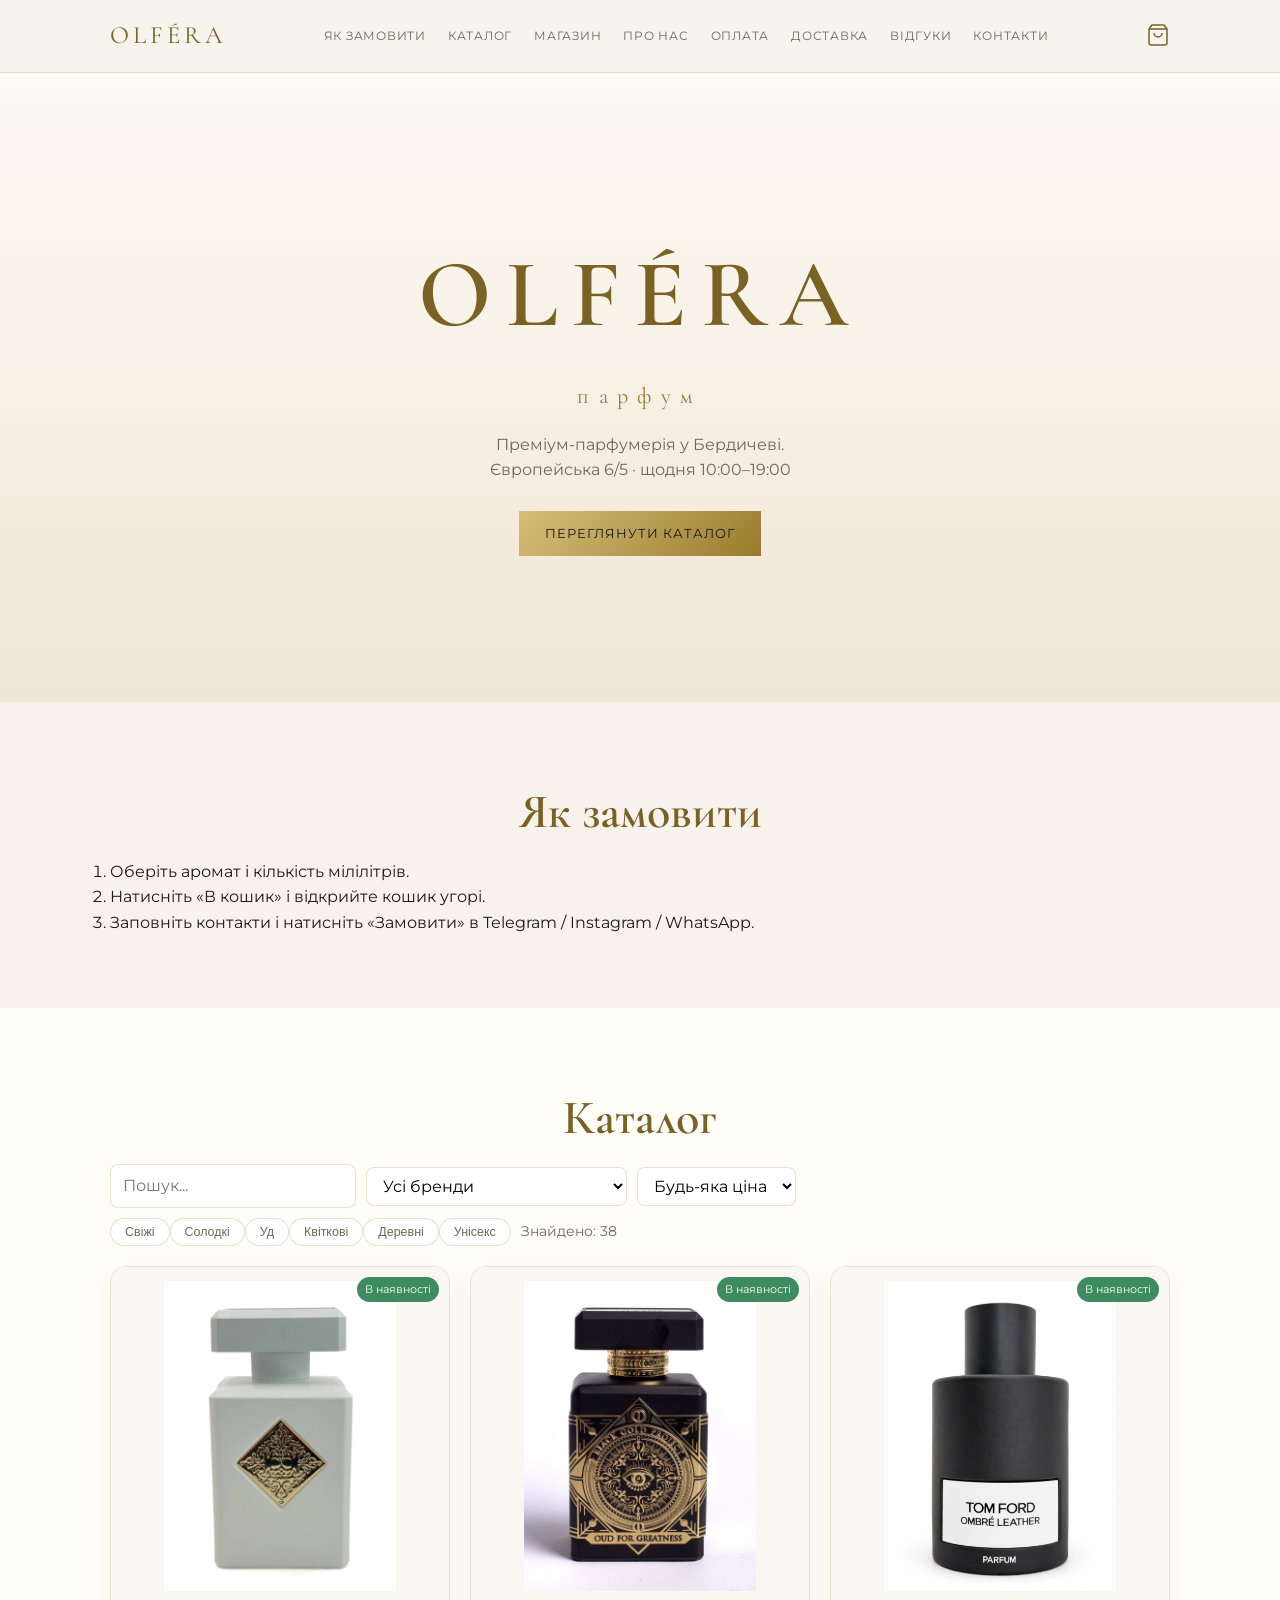
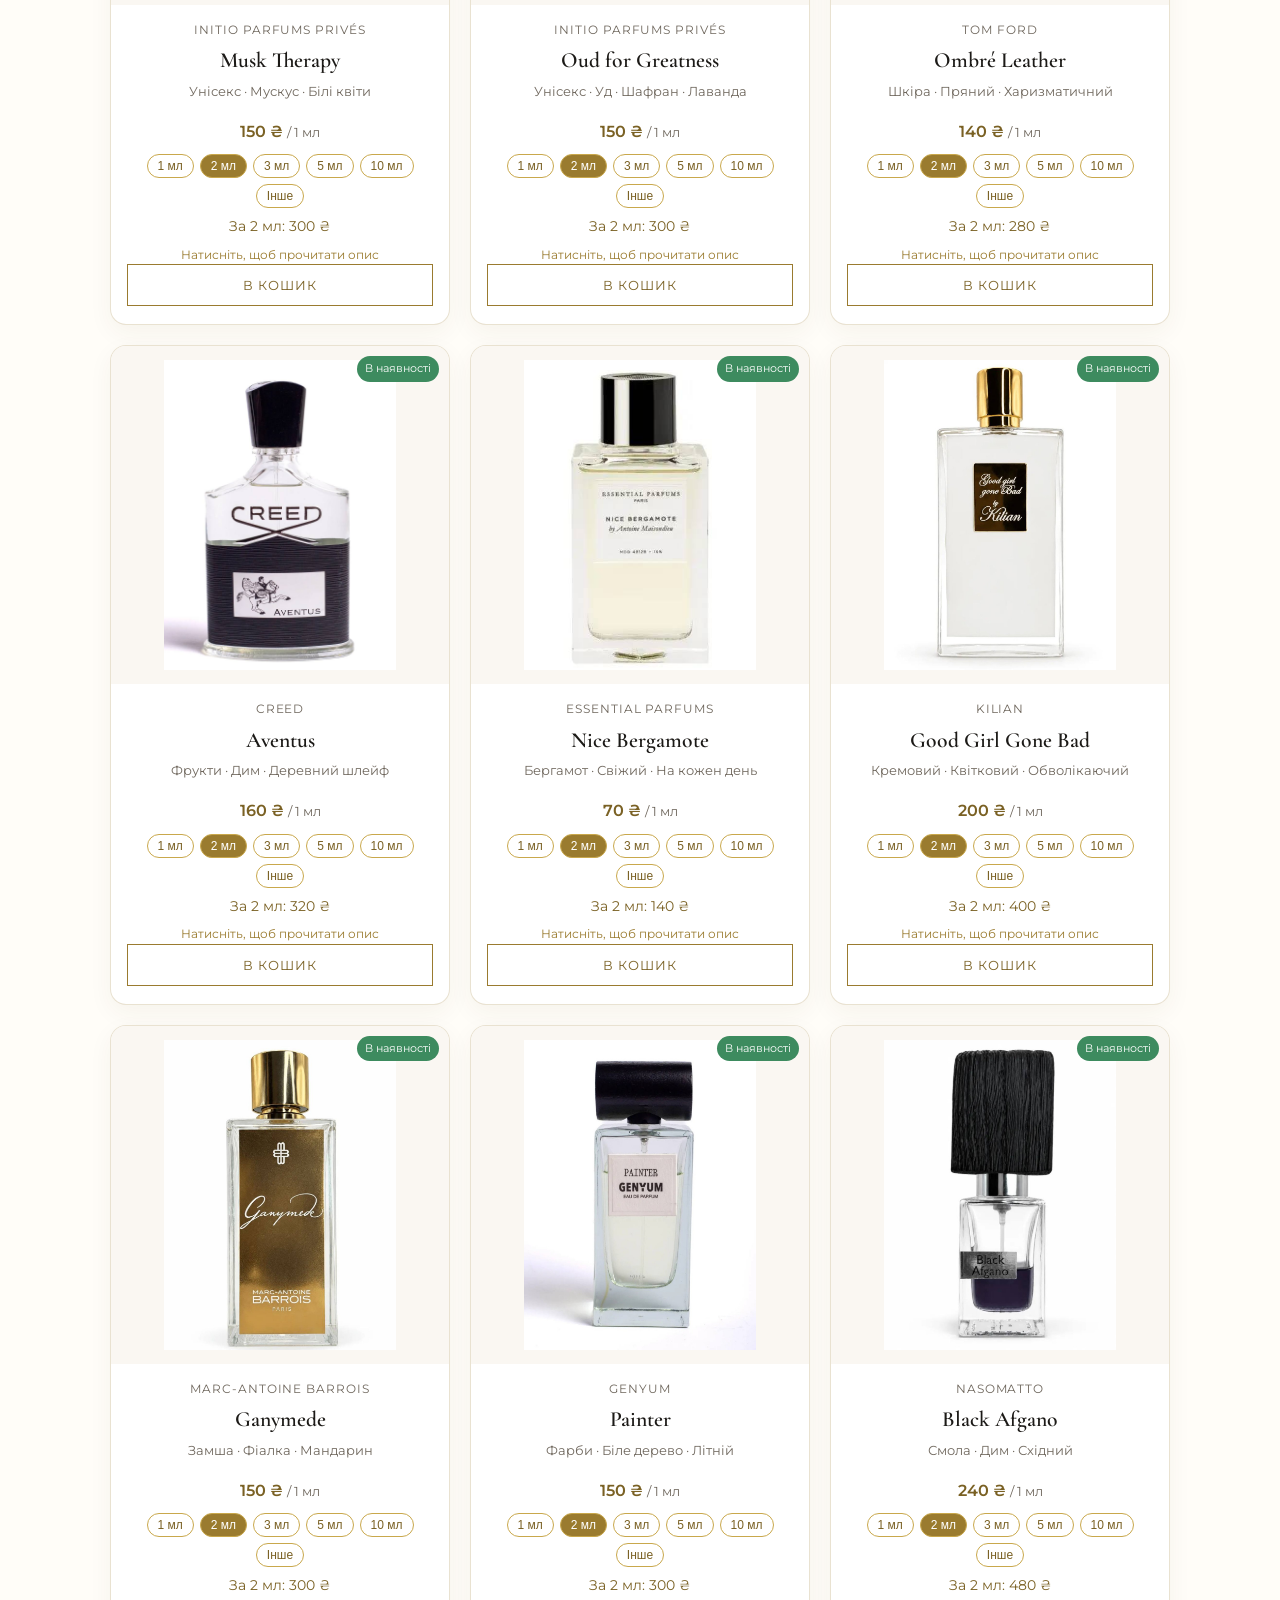
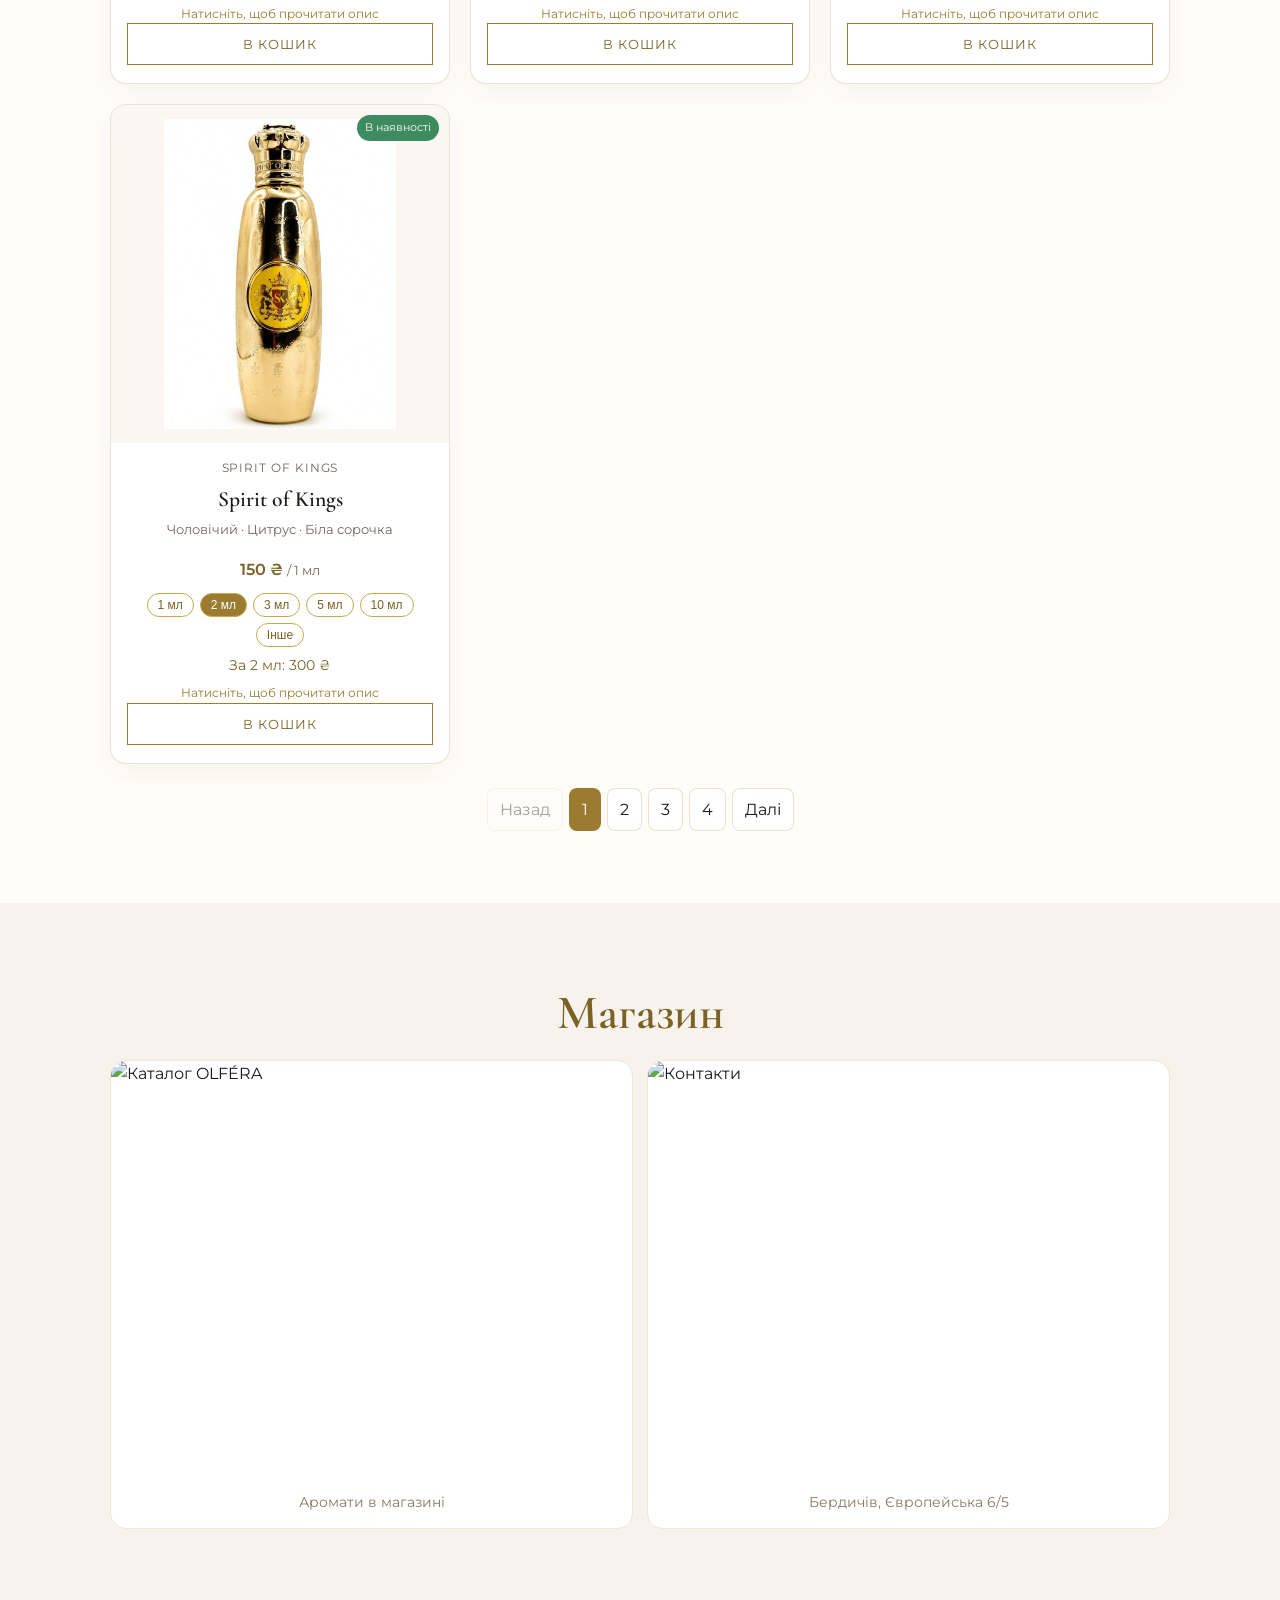
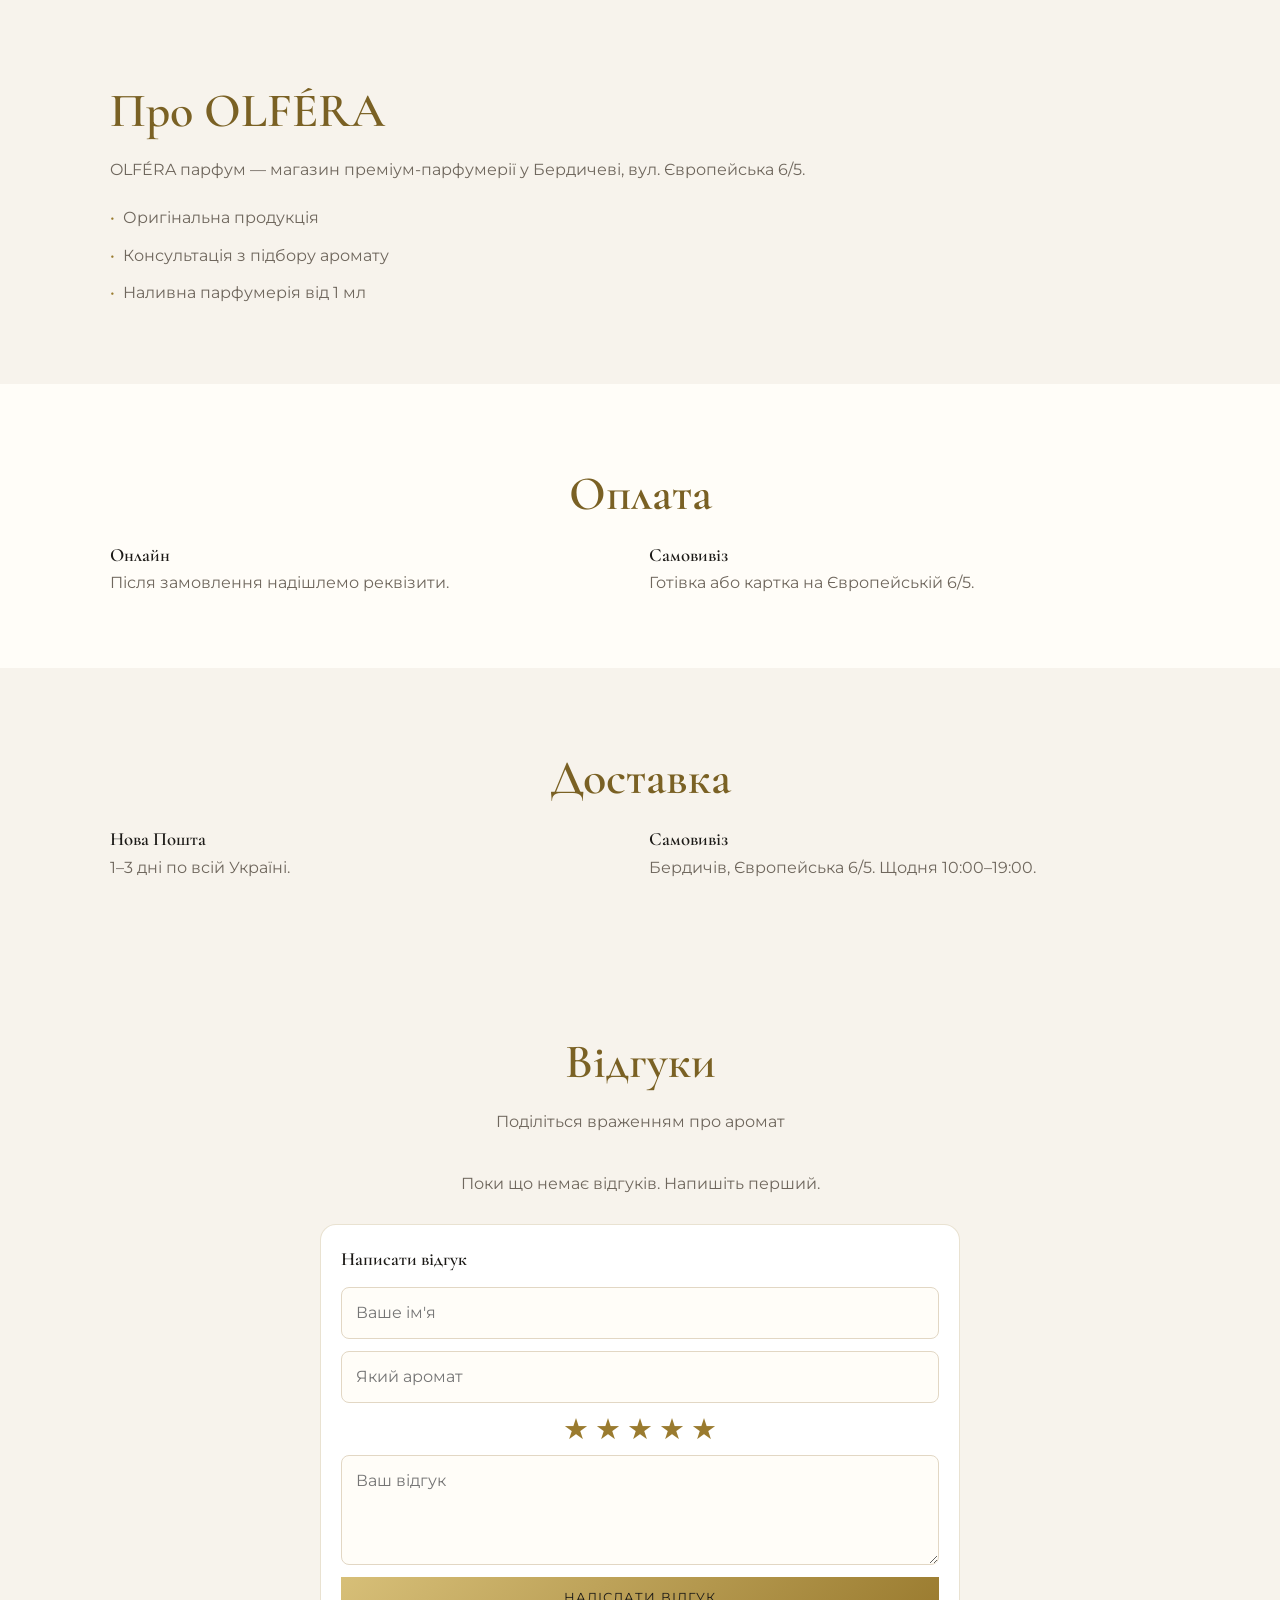
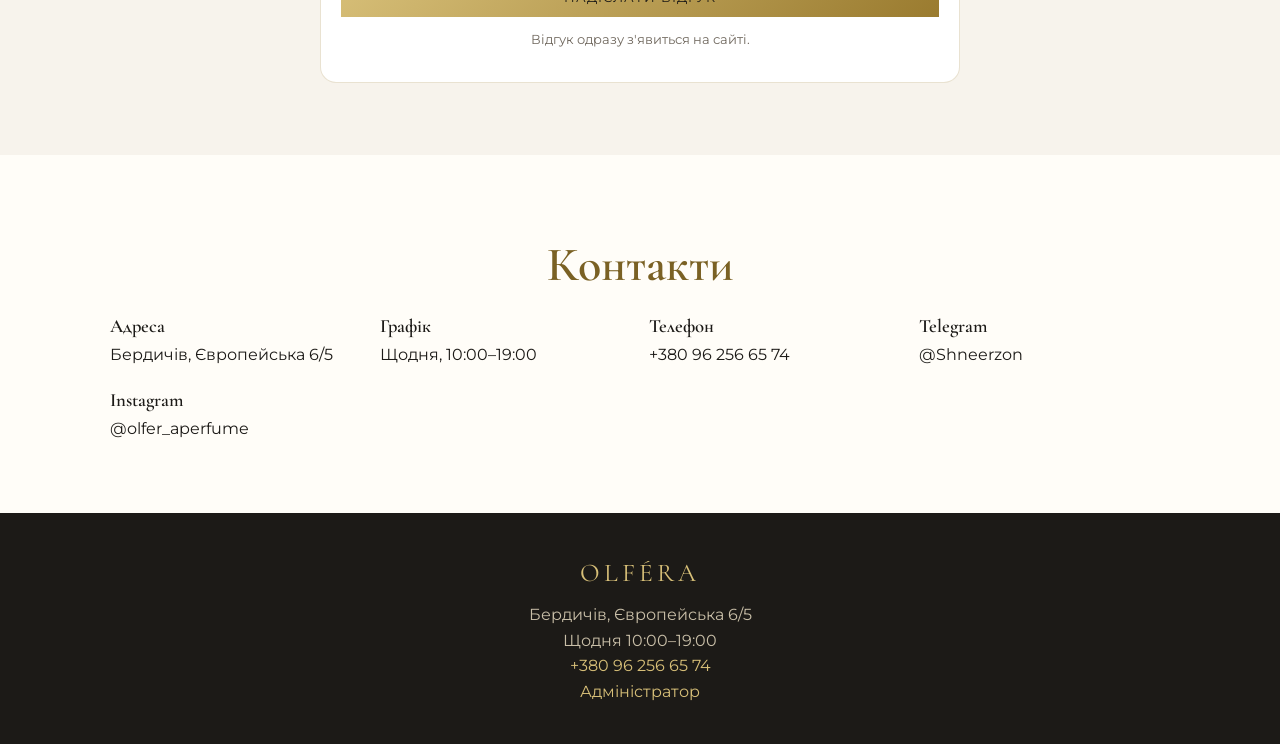
==== index.html @ 826a6ab7 "Fix cart: open/close handlers, hide off-screen, cache bust v=35" ====
<!DOCTYPE html>
<html lang="uk">
<head>
<meta name="google-site-verification" content="xWcRjCfBv2yBgDYNZyPq7_8ioxCr9uI1Mjks2ouyPoM">
<meta charset="UTF-8">
<meta name="viewport" content="width=device-width, initial-scale=1.0">
<title>OLFÉRA — духи і парфум у Бердичеві</title>
<meta name="description" content="Магазин парфумерії OLFÉRA у Бердичеві, вул. Європейська 6/5. Духи, парфум, оригінальні аромати.">
<link rel="preconnect" href="https://fonts.googleapis.com">
<link rel="preconnect" href="https://fonts.gstatic.com" crossorigin>
<link href="https://fonts.googleapis.com/css2?family=Cormorant+Garamond:wght@500;600&family=Montserrat:wght@400;500;600&display=swap" rel="stylesheet">
<link rel="stylesheet" href="styles.css?v=35">
</head>
<body>
<header class="header"><div class="container header-inner"><a href="#" class="logo">OLFÉRA</a><nav class="nav"><a href="#how-to-order">Як замовити</a><a href="#catalog">Каталог</a><a href="#shop">Магазин</a><a href="#about">Про нас</a><a href="#payment">Оплата</a><a href="#delivery">Доставка</a><a href="#reviews">Відгуки</a><a href="#contacts">Контакти</a></nav><div class="header-actions"><button class="cart-btn" id="cart-btn" aria-label="Кошик"><svg width="24" height="24" viewBox="0 0 24 24" fill="none" stroke="currentColor" stroke-width="1.5"><path d="M6 2L3 6v14a2 2 0 002 2h14a2 2 0 002-2V6l-3-4z"></path><line x1="3" y1="6" x2="21" y2="6"></line><path d="M16 10a4 4 0 01-8 0"></path></svg><span class="cart-count" id="cart-count">0</span></button><button class="menu-toggle" aria-label="Меню"><span></span><span></span><span></span></button></div></div></header>
<div class="cart-overlay" id="cart-overlay"></div>
<aside class="cart-sidebar" id="cart-sidebar"><div class="cart-header"><h3>Кошик</h3><button class="cart-close" id="cart-close">&times;</button></div><div class="cart-items" id="cart-items"></div><div class="cart-footer"><div class="cart-total"><span>Разом:</span><strong id="cart-total-price">0 ₴</strong></div>
<div class="order-fields">
<input id="order-name" placeholder="Ім'я" autocomplete="name">
<input id="order-phone" placeholder="Телефон, напр. 096..." inputmode="tel" autocomplete="tel">
<select id="order-delivery"><option value="Самовивіз, Європейська 6/5">Самовивіз, Європейська 6/5</option><option value="Нова Пошта">Нова Пошта</option></select>
<input id="order-np" placeholder="Місто і відділення Нової Пошти" autocomplete="off">
</div>
<button class="btn btn-gold cart-order-btn" id="cart-order-btn">Замовити в Telegram</button>
<button class="btn btn-outline cart-order-btn" id="cart-ig-btn">Замовити в Instagram</button>
<button class="btn btn-outline cart-order-btn" id="cart-wa-btn">Замовити в WhatsApp</button><p class="order-hint" id="order-hint"></p></div></aside>
<section class="hero"><div class="container hero-content"><h1>OLFÉRA</h1><p class="hero-subtitle">парфум</p><p class="hero-desc">Преміум-парфумерія у Бердичеві.<br>Європейська 6/5 · щодня 10:00–19:00</p><a href="#catalog" class="btn btn-gold">Переглянути каталог</a></div></section>
<section class="section order-guide" id="how-to-order"><div class="container"><h2 class="section-title">Як замовити</h2><ol class="guide-steps"><li>Оберіть аромат і кількість мілілітрів.</li><li>Натисніть «В кошик» і відкрийте кошик угорі.</li><li>Заповніть контакти і натисніть «Замовити» в Telegram / Instagram / WhatsApp.</li></ol></div></section>
<section class="section catalog" id="catalog"><div class="container"><h2 class="section-title">Каталог</h2><div class="filter-bar"><input id="search-input" placeholder="Пошук..."><select id="brand-filter"><option value="">Усі бренди</option></select><select id="price-filter"><option value="">Будь-яка ціна</option><option value="0-100">до 100 ₴</option><option value="100-200">100–200 ₴</option><option value="200-500">200–500 ₴</option></select><div id="family-filters"></div><span id="filter-count"></span></div><div class="products-grid" id="products-container"></div><div class="catalog-pager" id="catalog-pager"></div></div></section>
<section id="shop" class="section"><div class="container"><h2 class="section-title">Магазин</h2><div class="shop-grid"><figure><img src="olfera-catalog.jpg" alt="Каталог OLFÉRA"><figcaption>Аромати в магазині</figcaption></figure><figure><img src="olfera-contacts.jpg" alt="Контакти"><figcaption>Бердичів, Європейська 6/5</figcaption></figure></div></div></section>
<section id="about" class="section about"><div class="container about-grid"><div class="about-text"><h2 class="section-title">Про OLFÉRA</h2><p>OLFÉRA парфум — магазин преміум-парфумерії у Бердичеві, вул. Європейська 6/5.</p><ul class="about-list"><li>Оригінальна продукція</li><li>Консультація з підбору аромату</li><li>Наливна парфумерія від 1 мл</li></ul></div></div></section>
<section id="payment" class="section payment"><div class="container"><h2 class="section-title">Оплата</h2><div class="payment-grid"><div class="payment-card"><h3>Онлайн</h3><p>Після замовлення надішлемо реквізити.</p></div><div class="payment-card"><h3>Самовивіз</h3><p>Готівка або картка на Європейській 6/5.</p></div></div></div></section>
<section id="delivery" class="section delivery"><div class="container"><h2 class="section-title">Доставка</h2><div class="delivery-grid"><div class="delivery-card"><h3>Нова Пошта</h3><p>1–3 дні по всій Україні.</p></div><div class="delivery-card"><h3>Самовивіз</h3><p>Бердичів, Європейська 6/5. Щодня 10:00–19:00.</p></div></div></div></section>
<section id="reviews" class="section reviews"><div class="container"><h2 class="section-title">Відгуки</h2><p class="section-subtitle">Поділіться враженням про аромат</p><div class="reviews-list" id="reviews-list"></div><form class="review-form" id="review-form"><h3>Написати відгук</h3><input id="review-name" placeholder="Ваше ім'я" required autocomplete="name"><input id="review-product" placeholder="Який аромат" list="review-products"><datalist id="review-products"></datalist><div class="stars" id="review-stars" data-value="5"><button type="button" data-star="1">★</button><button type="button" data-star="2">★</button><button type="button" data-star="3">★</button><button type="button" data-star="4">★</button><button type="button" data-star="5">★</button></div><textarea id="review-text" placeholder="Ваш відгук" required maxlength="500"></textarea><button class="btn btn-gold" type="submit">Надіслати відгук</button><p class="review-note">Відгук одразу з'явиться на сайті.</p><p class="review-status" id="review-status"></p></form></div></section>
<section id="contacts" class="section contacts"><div class="container"><h2 class="section-title">Контакти</h2><div class="contacts-grid"><div class="contact-card"><h3>Адреса</h3><p>Бердичів, Європейська 6/5</p></div><div class="contact-card"><h3>Графік</h3><p>Щодня, 10:00–19:00</p></div><div class="contact-card"><h3>Телефон</h3><p><a href="tel:+380962566574">+380 96 256 65 74</a></p></div><div class="contact-card"><h3>Telegram</h3><p><a href="https://t.me/Shneerzon">@Shneerzon</a></p></div><div class="contact-card"><h3>Instagram</h3><p><a href="https://instagram.com/olfer_aperfume" target="_blank" rel="noopener">@olfer_aperfume</a></p></div></div></div></section>
<footer class="footer"><div class="container"><div class="footer-logo">OLFÉRA</div><p>Бердичів, Європейська 6/5</p><p>Щодня 10:00–19:00</p><p><a href="tel:+380962566574">+380 96 256 65 74</a></p><p><a href="admin.html">Адміністратор</a></p></div></footer>
<script src="script.js?v=35"></script>
</body>
</html>
---- styles.css ----
:root {
  --gold: #9a7b2f;
  --gold-dark: #7a6124;
  --ink: #1c1a17;
  --muted: #6f675d;
  --bg: #f7f3ec;
  --paper: #ffffff;
  --line: rgba(154, 123, 47, 0.22);
}
* { box-sizing: border-box; margin: 0; padding: 0; }
html { scroll-behavior: smooth; }
body {
  font-family: Montserrat, sans-serif;
  background: var(--bg);
  color: var(--ink);
  line-height: 1.6;
}
img { max-width: 100%; display: block; }
a { color: inherit; text-decoration: none; }
.container { width: 100%; max-width: 1100px; margin: 0 auto; padding: 0 20px; }
h1, h2, h3 { font-family: "Cormorant Garamond", serif; font-weight: 600; }
.section { padding: 72px 0; }
.section-title { font-size: clamp(2rem, 5vw, 3rem); text-align: center; color: var(--gold-dark); margin-bottom: 8px; }
.section-subtitle { text-align: center; color: var(--muted); margin-bottom: 36px; }
.btn {
  display: inline-block; padding: 12px 26px; border: none; cursor: pointer;
  font-family: Montserrat, sans-serif; letter-spacing: .08em; text-transform: uppercase; font-size: .82rem;
}
.btn-gold { background: linear-gradient(135deg, #d7bf78, var(--gold)); color: #1c1a17; }
.btn-outline { background: transparent; color: var(--gold-dark); border: 1px solid var(--gold); width: 100%; margin-top: 10px; }
.btn-outline:disabled { opacity: .45; cursor: not-allowed; }
.header {
  position: fixed; inset: 0 0 auto 0; z-index: 20;
  background: rgba(247, 243, 236, .92); backdrop-filter: blur(10px);
  border-bottom: 1px solid var(--line);
}
.header-inner { display: flex; align-items: center; justify-content: space-between; height: 72px; }
.logo { font-family: "Cormorant Garamond", serif; font-size: 1.55rem; letter-spacing: .16em; color: var(--gold-dark); }
.nav { display: flex; gap: 22px; }
.nav a { font-size: .78rem; letter-spacing: .06em; text-transform: uppercase; color: var(--muted); }
.nav a:hover { color: var(--gold-dark); }
.header-actions { display: flex; align-items: center; gap: 10px; }
.cart-btn { position: relative; background: none; border: none; color: var(--gold-dark); cursor: pointer; }
.cart-count {
  position: absolute; top: -6px; right: -8px; background: var(--gold); color: #fff;
  width: 18px; height: 18px; border-radius: 50%; font-size: .68rem;
  display: flex; align-items: center; justify-content: center;
}
.cart-count[data-count="0"] { display: none; }
.menu-toggle { display: none; flex-direction: column; gap: 5px; background: none; border: none; }
.menu-toggle span { width: 22px; height: 2px; background: var(--gold-dark); }
.hero {
  min-height: 78vh; display: flex; align-items: center; justify-content: center;
  text-align: center; background: linear-gradient(180deg, #fffdf8, #efe6d6);
  padding-top: 72px;
}
.hero h1 { font-size: clamp(3.2rem, 10vw, 6rem); color: var(--gold-dark); letter-spacing: .14em; }
.hero-subtitle { letter-spacing: .42em; color: var(--gold); margin: 6px 0 18px; font-family: "Cormorant Garamond", serif; font-size: 1.4rem; }
.hero-desc { color: var(--muted); margin-bottom: 28px; }
.catalog { background: #fffdf8; }
.products-grid {
  display: grid;
  grid-template-columns: repeat(3, 1fr);
  gap: 20px;
  align-items: stretch;
}
@media (max-width: 900px) {
  .products-grid { grid-template-columns: repeat(2, 1fr); gap: 14px; }
}
@media (max-width: 520px) {
  .products-grid { grid-template-columns: 1fr 1fr; gap: 10px; }
  .product-card .product-notes { display: none; }
  .product-card .tap-hint { display: none; }
}
.product-card {
  background: var(--paper); border: 1px solid var(--line); border-radius: 16px;
  overflow: hidden; cursor: pointer; box-shadow: 0 8px 24px rgba(80, 60, 20, .05);
  display: flex; flex-direction: column; height: 100%;
}
.product-card .product-info { display: flex; flex-direction: column; flex: 1; }
.product-card .add-to-cart-btn { margin-top: auto; }
.product-image {
  aspect-ratio: 1 / 1; background: #faf7f2; display: flex; align-items: center; justify-content: center;
  position: relative; padding: 14px; overflow: hidden;
}
.product-image img { width: 100%; height: 100%; max-height: none; max-width: 100%; object-fit: contain; object-position: center; margin: 0 auto; }
.badge { position: absolute; top: 10px; right: 10px; font-size: .68rem; padding: 4px 8px; border-radius: 99px; color: #fff; }
.badge.available { background: #3d8b5f; }
.badge.not-available { background: #b44545; }
.product-info { padding: 16px 16px 18px; text-align: center; }
.product-brand { font-size: .72rem; letter-spacing: .08em; text-transform: uppercase; color: var(--muted); }
.product-info h3 { font-size: 1.35rem; margin: 4px 0; color: var(--ink); }
.product-notes { font-size: .8rem; color: var(--muted); min-height: 2.4em; }
.product-price { color: var(--gold-dark); font-weight: 600; margin-top: 6px; }
.product-price .unit { font-weight: 400; color: var(--muted); font-size: .8rem; }
.tap-hint { display: block; margin-top: 8px; font-size: .72rem; color: var(--gold); }
.about, .delivery { background: var(--bg); }
.payment, .contacts { background: #fffdf8; }
.about-grid, .payment-grid, .delivery-grid, .contacts-grid {
  display: grid; gap: 18px; grid-template-columns: repeat(auto-fit, minmax(220px, 1fr));
}
.about-text .section-title { text-align: left; }
.about-text p, .payment-card p, .delivery-card p, .contacts-note { color: var(--muted); }
.about-list { list-style: none; margin-top: 16px; }
.about-list li { padding: 6px 0; color: var(--muted); }
.about-list li::before { content: "•"; color: var(--gold); margin-right: 8px; }
.footer {
  background: #1c1a17; color: #c9bfa8; text-align: center; padding: 40px 20px;
}
.footer a { color: #d7bf78; }
.footer-logo { font-family: "Cormorant Garamond", serif; font-size: 1.6rem; letter-spacing: .16em; color: #d7bf78; margin-bottom: 8px; }
.modal-overlay {
  position: fixed; inset: 0; background: rgba(0,0,0,.45); z-index: 30; opacity: 0; pointer-events: none; transition: opacity .2s;
}
.modal-overlay.active { opacity: 1; pointer-events: auto; }
.product-modal {
  position: fixed; left: 50%; top: 50%; transform: translate(-50%, -48%) scale(.96);
  background: #fff; border-radius: 16px; z-index: 31; opacity: 0; pointer-events: none; transition: .2s;
  width: min(560px, 92vw); max-height: 90vh; overflow: auto;
}
.product-modal.active { opacity: 1; pointer-events: auto; transform: translate(-50%, -50%) scale(1); }
.modal-head { display: flex; justify-content: space-between; align-items: center; padding: 14px 18px; border-bottom: 1px solid var(--line); }
.modal-close { background: none; border: none; font-size: 1.5rem; cursor: pointer; color: var(--muted); }
.modal-body { display: grid; grid-template-columns: 200px 1fr; gap: 8px; padding: 16px; }
@media (max-width: 560px) {
  .modal-body { grid-template-columns: 1fr; }
}
.modal-photo img { width: 100%; object-fit: contain; max-height: 240px; margin: 0 auto; }
.filter-bar { display: flex; flex-wrap: wrap; gap: 10px; margin-bottom: 20px; align-items: center; }
.filter-chip {
  border: 1px solid var(--line); background: #fff; color: var(--muted);
  border-radius: 999px; padding: 6px 14px; font-size: .78rem; cursor: pointer;
}
.filter-chip.active { background: #9a7b2f; color: #fff; }
#search-input, #brand-filter, #price-filter {
  border: 1px solid var(--line); border-radius: 8px; padding: 8px 12px; font: inherit; background: #fff;
}
#filter-count { color: var(--muted); font-size: .85rem; }
.catalog-pager { display: flex; justify-content: center; gap: 6px; margin-top: 24px; flex-wrap: wrap; }
.page-btn {
  border: 1px solid var(--line); background: #fff; color: var(--ink);
  border-radius: 8px; padding: 8px 12px; cursor: pointer; font: inherit;
}
.page-btn.active, .page-btn:hover:not(:disabled) { background: #9a7b2f; color: #fff; }
.page-btn:disabled { opacity: .4; cursor: not-allowed; }
.catalog-empty { text-align: center; color: var(--muted); padding: 40px; }
.shop-grid{display:grid;grid-template-columns:1fr 1fr;gap:14px;margin-top:8px}
.shop-grid figure{margin:0;background:#fff;border-radius:16px;overflow:hidden;border:1px solid #efe6d6}
.shop-grid img{width:100%;height:420px;object-fit:cover;display:block}
.shop-grid figcaption{padding:10px 14px 14px;text-align:center;color:#8a7760;font-size:14px}
@media(max-width:700px){.shop-grid{grid-template-columns:1fr}.shop-grid img{height:280px}}
.reviews-list { display: grid; gap: 14px; margin-bottom: 28px; }
.review-card {
  background: #fff; border: 1px solid var(--line); border-radius: 14px; padding: 16px;
}
.review-top { display: flex; justify-content: space-between; gap: 10px; align-items: center; margin-bottom: 6px; }
.review-stars { color: var(--gold); letter-spacing: 1px; }
.review-product { color: var(--muted); font-size: .85rem; margin-bottom: 6px; }
.review-empty { text-align: center; color: var(--muted); }
.review-form { background: #fff; border: 1px solid var(--line); border-radius: 16px; padding: 20px; display: grid; gap: 12px; max-width: 640px; margin: 0 auto; }
.review-form input, .review-form textarea {
  width: 100%; box-sizing: border-box; border: 1px solid #e2d7c4; border-radius: 8px; padding: 12px 14px; font: inherit; background: #fffdf8;
}
.review-form textarea { min-height: 110px; resize: vertical; }
.stars { display: flex; justify-content: center; gap: 6px; }
.stars button { background: none; border: none; font-size: 1.8rem; color: #ddd; cursor: pointer; line-height: 1; }
.stars button.on { color: var(--gold); }
.review-note, .review-status { text-align: center; color: var(--muted); font-size: .82rem; }

/* Cart sidebar - hidden off-screen by default */
.cart-overlay {
  position: fixed; inset: 0; background: rgba(40, 32, 20, .45); z-index: 40;
  opacity: 0; visibility: hidden; transition: .25s;
}
.cart-overlay.active { opacity: 1; visibility: visible; }
.cart-sidebar {
  position: fixed; top: 0; right: -100%; width: min(380px, 100%); height: 100%;
  background: #fffdf8; z-index: 50; display: flex; flex-direction: column;
  transition: right .3s ease; border-left: 1px solid var(--line);
  box-shadow: -8px 0 24px rgba(80,60,20,.08);
}
.cart-sidebar.active { right: 0; }
.cart-header { display: flex; justify-content: space-between; align-items: center; padding: 18px 20px; border-bottom: 1px solid var(--line); }
.cart-header h3 { font-family: "Cormorant Garamond", serif; font-size: 1.4rem; color: var(--gold-dark); }
.cart-close { background: none; border: none; font-size: 1.6rem; cursor: pointer; color: var(--muted); line-height: 1; }
.cart-items { flex: 1; overflow: auto; padding: 12px 20px; }
.cart-item { display: flex; justify-content: space-between; gap: 12px; padding: 12px 0; border-bottom: 1px solid var(--line); }
.cart-item h4 { font-size: 1rem; margin: 0 0 4px; }
.cart-item-price { color: var(--gold-dark); font-size: .85rem; }
.cart-item-remove { background: none; border: none; font-size: 1.2rem; cursor: pointer; color: #b44545; }
.cart-empty { color: var(--muted); text-align: center; padding: 40px 10px; }
.cart-footer { padding: 16px 20px calc(28px + env(safe-area-inset-bottom)); border-top: 1px solid var(--line); position: sticky; bottom: 0; background: #fffdf8; }
.cart-total { display: flex; justify-content: space-between; margin-bottom: 12px; font-weight: 600; }
.cart-order-btn { width: 100%; margin-top: 8px; }
.order-fields { display: grid; gap: 8px; margin-bottom: 12px; }
.order-fields input, .order-fields select {
  width: 100%; box-sizing: border-box; border: 1px solid #e2d7c4; border-radius: 8px; padding: 10px; font: inherit;
}
.order-hint { font-size: .8rem; color: var(--muted); margin-top: 8px; }
#cart-ig-btn { margin-top: 8px; background: #fff; }
.line-total { font-size: .85rem; color: #7a6124; margin-top: 4px; }
.ml-row{display:flex;gap:6px;justify-content:center;margin:10px 0 4px;flex-wrap:wrap}
.ml-btn{border:1px solid #c9a84c;background:#fff;color:#7a6124;border-radius:999px;padding:4px 10px;font-size:.75rem;cursor:pointer}
.ml-btn.active{background:#9a7b2f;color:#fff}
.ml-custom{width:88px;border:1px solid #c9a84c;border-radius:999px;padding:4px 8px;text-align:center;font-size:16px}
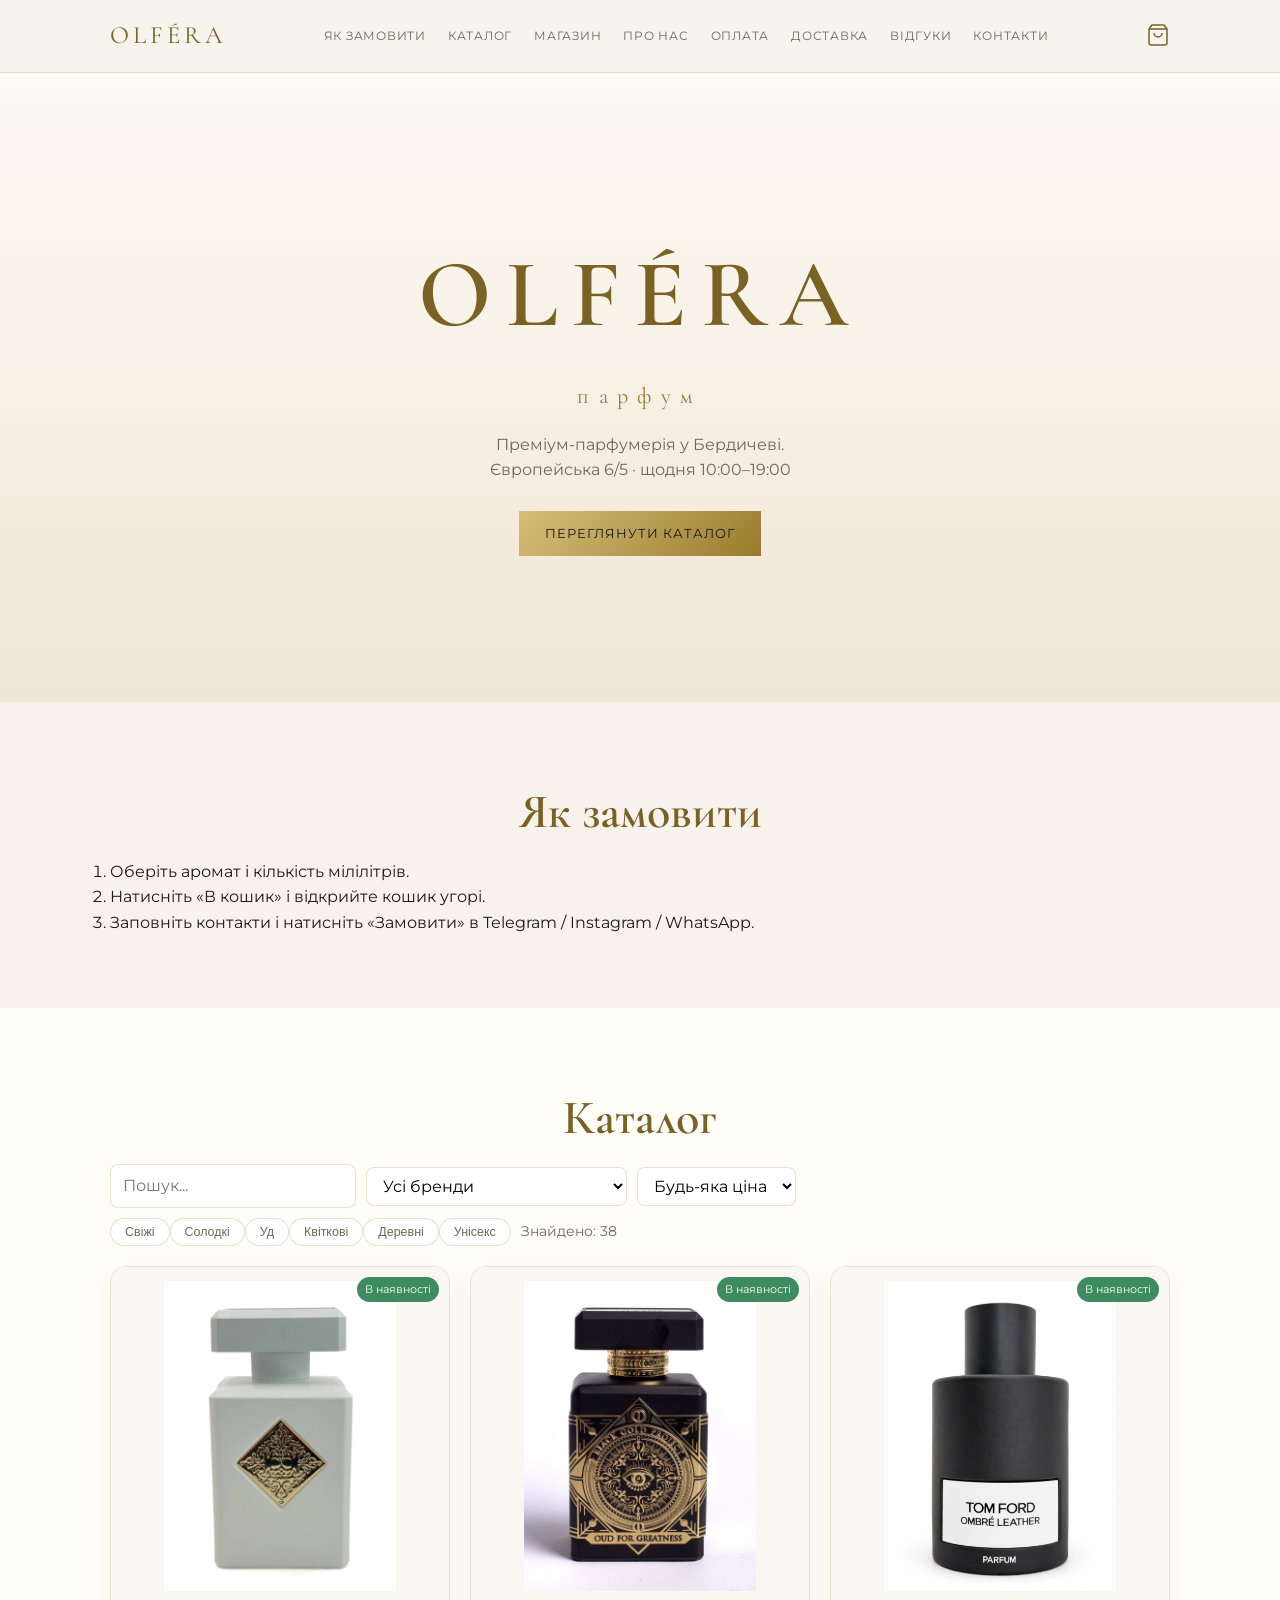
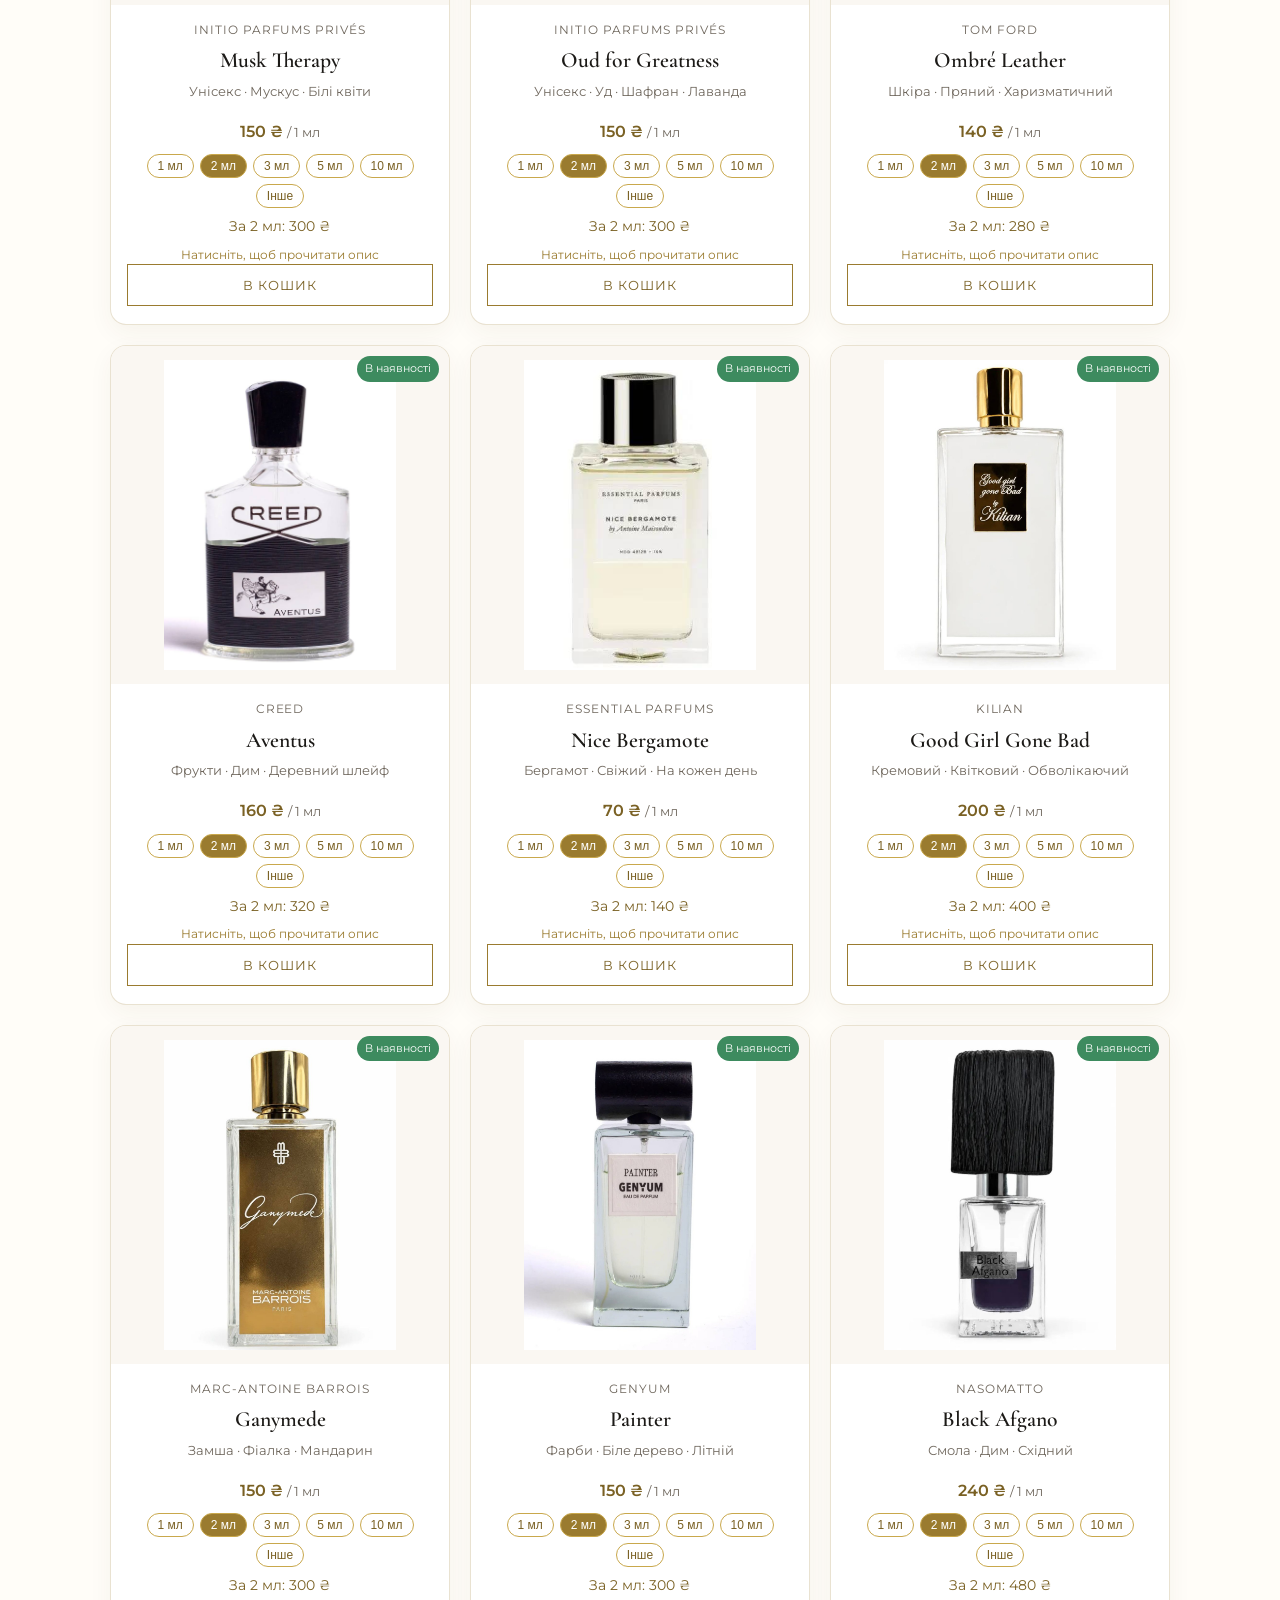
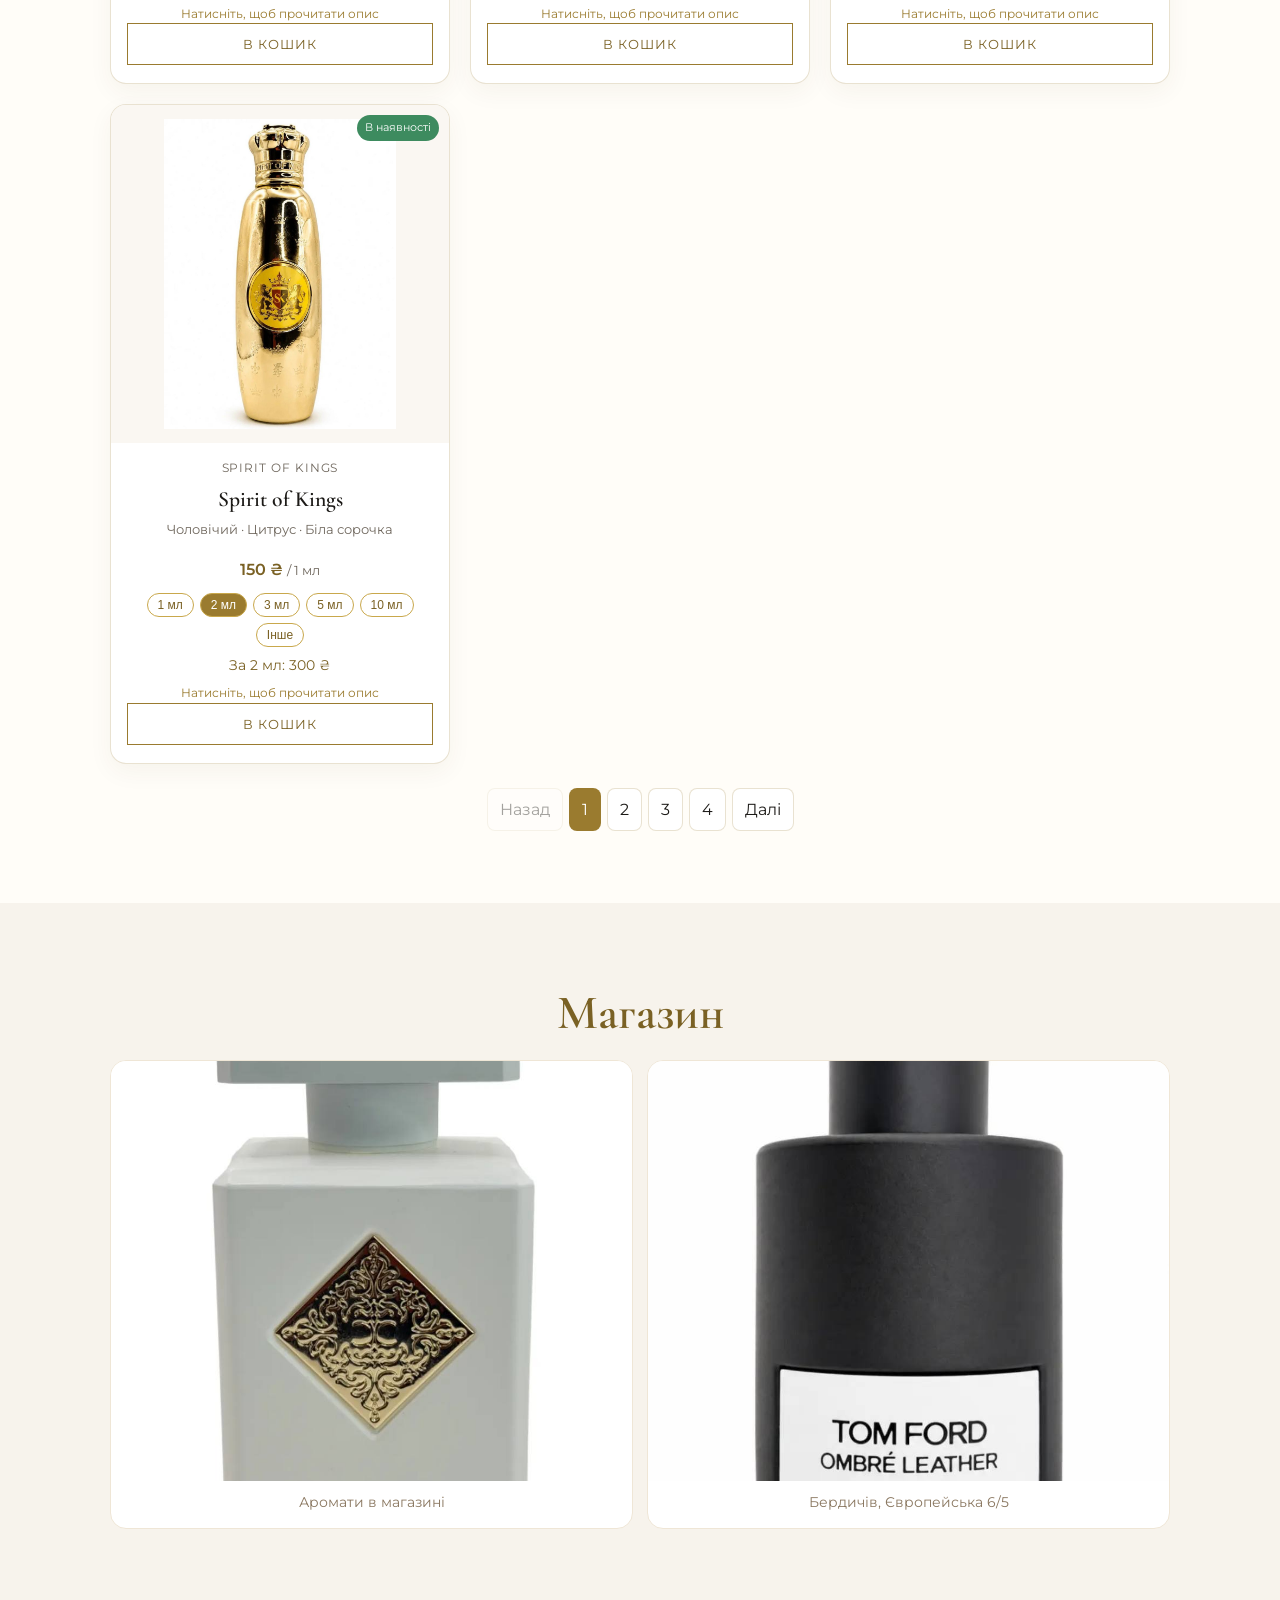
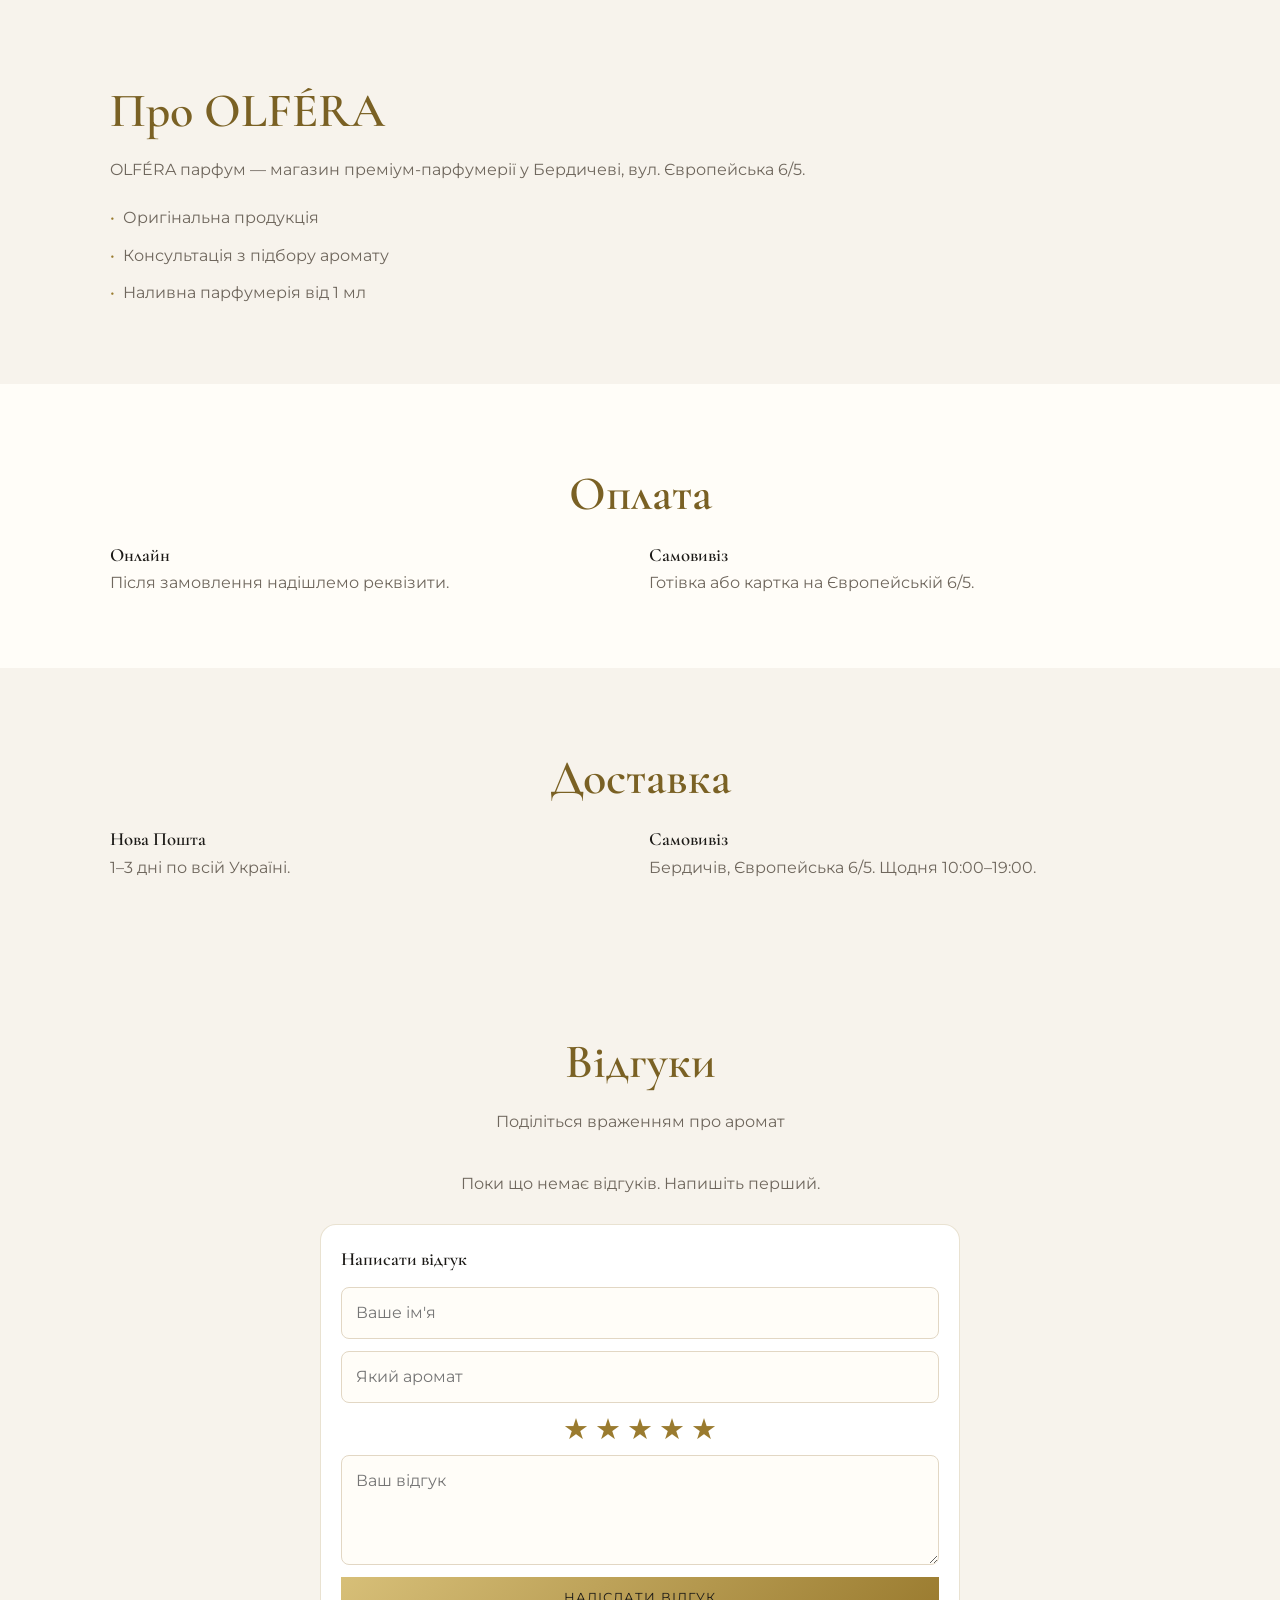
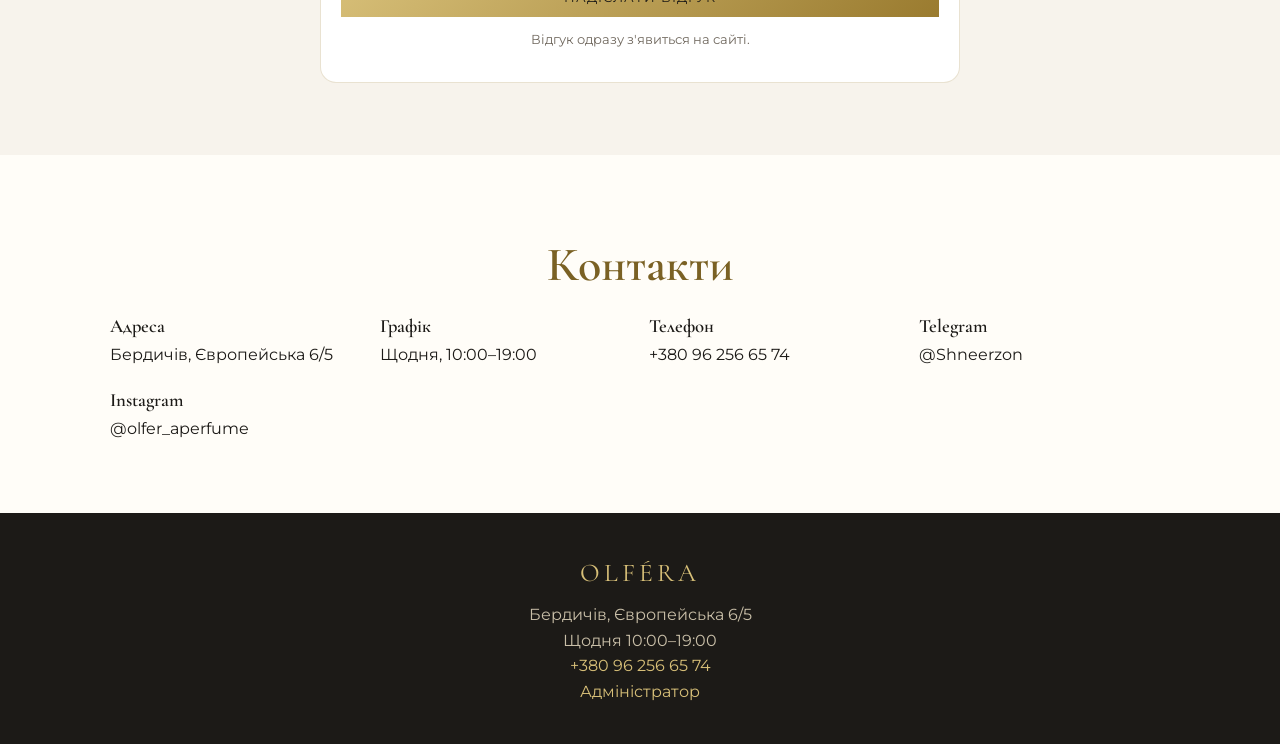
==== commit b4d4dc23: "Fix shop photos (use existing images) + cache v=36" ====
--- a/index.html
+++ b/index.html
@@ -9,7 +9,7 @@
 <link rel="preconnect" href="https://fonts.googleapis.com">
 <link rel="preconnect" href="https://fonts.gstatic.com" crossorigin>
 <link href="https://fonts.googleapis.com/css2?family=Cormorant+Garamond:wght@500;600&family=Montserrat:wght@400;500;600&display=swap" rel="stylesheet">
-<link rel="stylesheet" href="styles.css?v=35">
+<link rel="stylesheet" href="styles.css?v=36">
 </head>
 <body>
 <header class="header"><div class="container header-inner"><a href="#" class="logo">OLFÉRA</a><nav class="nav"><a href="#how-to-order">Як замовити</a><a href="#catalog">Каталог</a><a href="#shop">Магазин</a><a href="#about">Про нас</a><a href="#payment">Оплата</a><a href="#delivery">Доставка</a><a href="#reviews">Відгуки</a><a href="#contacts">Контакти</a></nav><div class="header-actions"><button class="cart-btn" id="cart-btn" aria-label="Кошик"><svg width="24" height="24" viewBox="0 0 24 24" fill="none" stroke="currentColor" stroke-width="1.5"><path d="M6 2L3 6v14a2 2 0 002 2h14a2 2 0 002-2V6l-3-4z"></path><line x1="3" y1="6" x2="21" y2="6"></line><path d="M16 10a4 4 0 01-8 0"></path></svg><span class="cart-count" id="cart-count">0</span></button><button class="menu-toggle" aria-label="Меню"><span></span><span></span><span></span></button></div></div></header>
@@ -27,13 +27,13 @@
 <section class="hero"><div class="container hero-content"><h1>OLFÉRA</h1><p class="hero-subtitle">парфум</p><p class="hero-desc">Преміум-парфумерія у Бердичеві.<br>Європейська 6/5 · щодня 10:00–19:00</p><a href="#catalog" class="btn btn-gold">Переглянути каталог</a></div></section>
 <section class="section order-guide" id="how-to-order"><div class="container"><h2 class="section-title">Як замовити</h2><ol class="guide-steps"><li>Оберіть аромат і кількість мілілітрів.</li><li>Натисніть «В кошик» і відкрийте кошик угорі.</li><li>Заповніть контакти і натисніть «Замовити» в Telegram / Instagram / WhatsApp.</li></ol></div></section>
 <section class="section catalog" id="catalog"><div class="container"><h2 class="section-title">Каталог</h2><div class="filter-bar"><input id="search-input" placeholder="Пошук..."><select id="brand-filter"><option value="">Усі бренди</option></select><select id="price-filter"><option value="">Будь-яка ціна</option><option value="0-100">до 100 ₴</option><option value="100-200">100–200 ₴</option><option value="200-500">200–500 ₴</option></select><div id="family-filters"></div><span id="filter-count"></span></div><div class="products-grid" id="products-container"></div><div class="catalog-pager" id="catalog-pager"></div></div></section>
-<section id="shop" class="section"><div class="container"><h2 class="section-title">Магазин</h2><div class="shop-grid"><figure><img src="olfera-catalog.jpg" alt="Каталог OLFÉRA"><figcaption>Аромати в магазині</figcaption></figure><figure><img src="olfera-contacts.jpg" alt="Контакти"><figcaption>Бердичів, Європейська 6/5</figcaption></figure></div></div></section>
+<section id="shop" class="section"><div class="container"><h2 class="section-title">Магазин</h2><div class="shop-grid"><figure><img src="IMG_0530.jpeg" alt="Аромати в магазині" loading="lazy"><figcaption>Аромати в магазині</figcaption></figure><figure><img src="IMG_0532.jpeg" alt="Бердичів, Європейська 6/5" loading="lazy"><figcaption>Бердичів, Європейська 6/5</figcaption></figure></div></div></section>
 <section id="about" class="section about"><div class="container about-grid"><div class="about-text"><h2 class="section-title">Про OLFÉRA</h2><p>OLFÉRA парфум — магазин преміум-парфумерії у Бердичеві, вул. Європейська 6/5.</p><ul class="about-list"><li>Оригінальна продукція</li><li>Консультація з підбору аромату</li><li>Наливна парфумерія від 1 мл</li></ul></div></div></section>
 <section id="payment" class="section payment"><div class="container"><h2 class="section-title">Оплата</h2><div class="payment-grid"><div class="payment-card"><h3>Онлайн</h3><p>Після замовлення надішлемо реквізити.</p></div><div class="payment-card"><h3>Самовивіз</h3><p>Готівка або картка на Європейській 6/5.</p></div></div></div></section>
 <section id="delivery" class="section delivery"><div class="container"><h2 class="section-title">Доставка</h2><div class="delivery-grid"><div class="delivery-card"><h3>Нова Пошта</h3><p>1–3 дні по всій Україні.</p></div><div class="delivery-card"><h3>Самовивіз</h3><p>Бердичів, Європейська 6/5. Щодня 10:00–19:00.</p></div></div></div></section>
 <section id="reviews" class="section reviews"><div class="container"><h2 class="section-title">Відгуки</h2><p class="section-subtitle">Поділіться враженням про аромат</p><div class="reviews-list" id="reviews-list"></div><form class="review-form" id="review-form"><h3>Написати відгук</h3><input id="review-name" placeholder="Ваше ім'я" required autocomplete="name"><input id="review-product" placeholder="Який аромат" list="review-products"><datalist id="review-products"></datalist><div class="stars" id="review-stars" data-value="5"><button type="button" data-star="1">★</button><button type="button" data-star="2">★</button><button type="button" data-star="3">★</button><button type="button" data-star="4">★</button><button type="button" data-star="5">★</button></div><textarea id="review-text" placeholder="Ваш відгук" required maxlength="500"></textarea><button class="btn btn-gold" type="submit">Надіслати відгук</button><p class="review-note">Відгук одразу з'явиться на сайті.</p><p class="review-status" id="review-status"></p></form></div></section>
 <section id="contacts" class="section contacts"><div class="container"><h2 class="section-title">Контакти</h2><div class="contacts-grid"><div class="contact-card"><h3>Адреса</h3><p>Бердичів, Європейська 6/5</p></div><div class="contact-card"><h3>Графік</h3><p>Щодня, 10:00–19:00</p></div><div class="contact-card"><h3>Телефон</h3><p><a href="tel:+380962566574">+380 96 256 65 74</a></p></div><div class="contact-card"><h3>Telegram</h3><p><a href="https://t.me/Shneerzon">@Shneerzon</a></p></div><div class="contact-card"><h3>Instagram</h3><p><a href="https://instagram.com/olfer_aperfume" target="_blank" rel="noopener">@olfer_aperfume</a></p></div></div></div></section>
 <footer class="footer"><div class="container"><div class="footer-logo">OLFÉRA</div><p>Бердичів, Європейська 6/5</p><p>Щодня 10:00–19:00</p><p><a href="tel:+380962566574">+380 96 256 65 74</a></p><p><a href="admin.html">Адміністратор</a></p></div></footer>
-<script src="script.js?v=35"></script>
+<script src="script.js?v=36"></script>
 </body>
 </html>
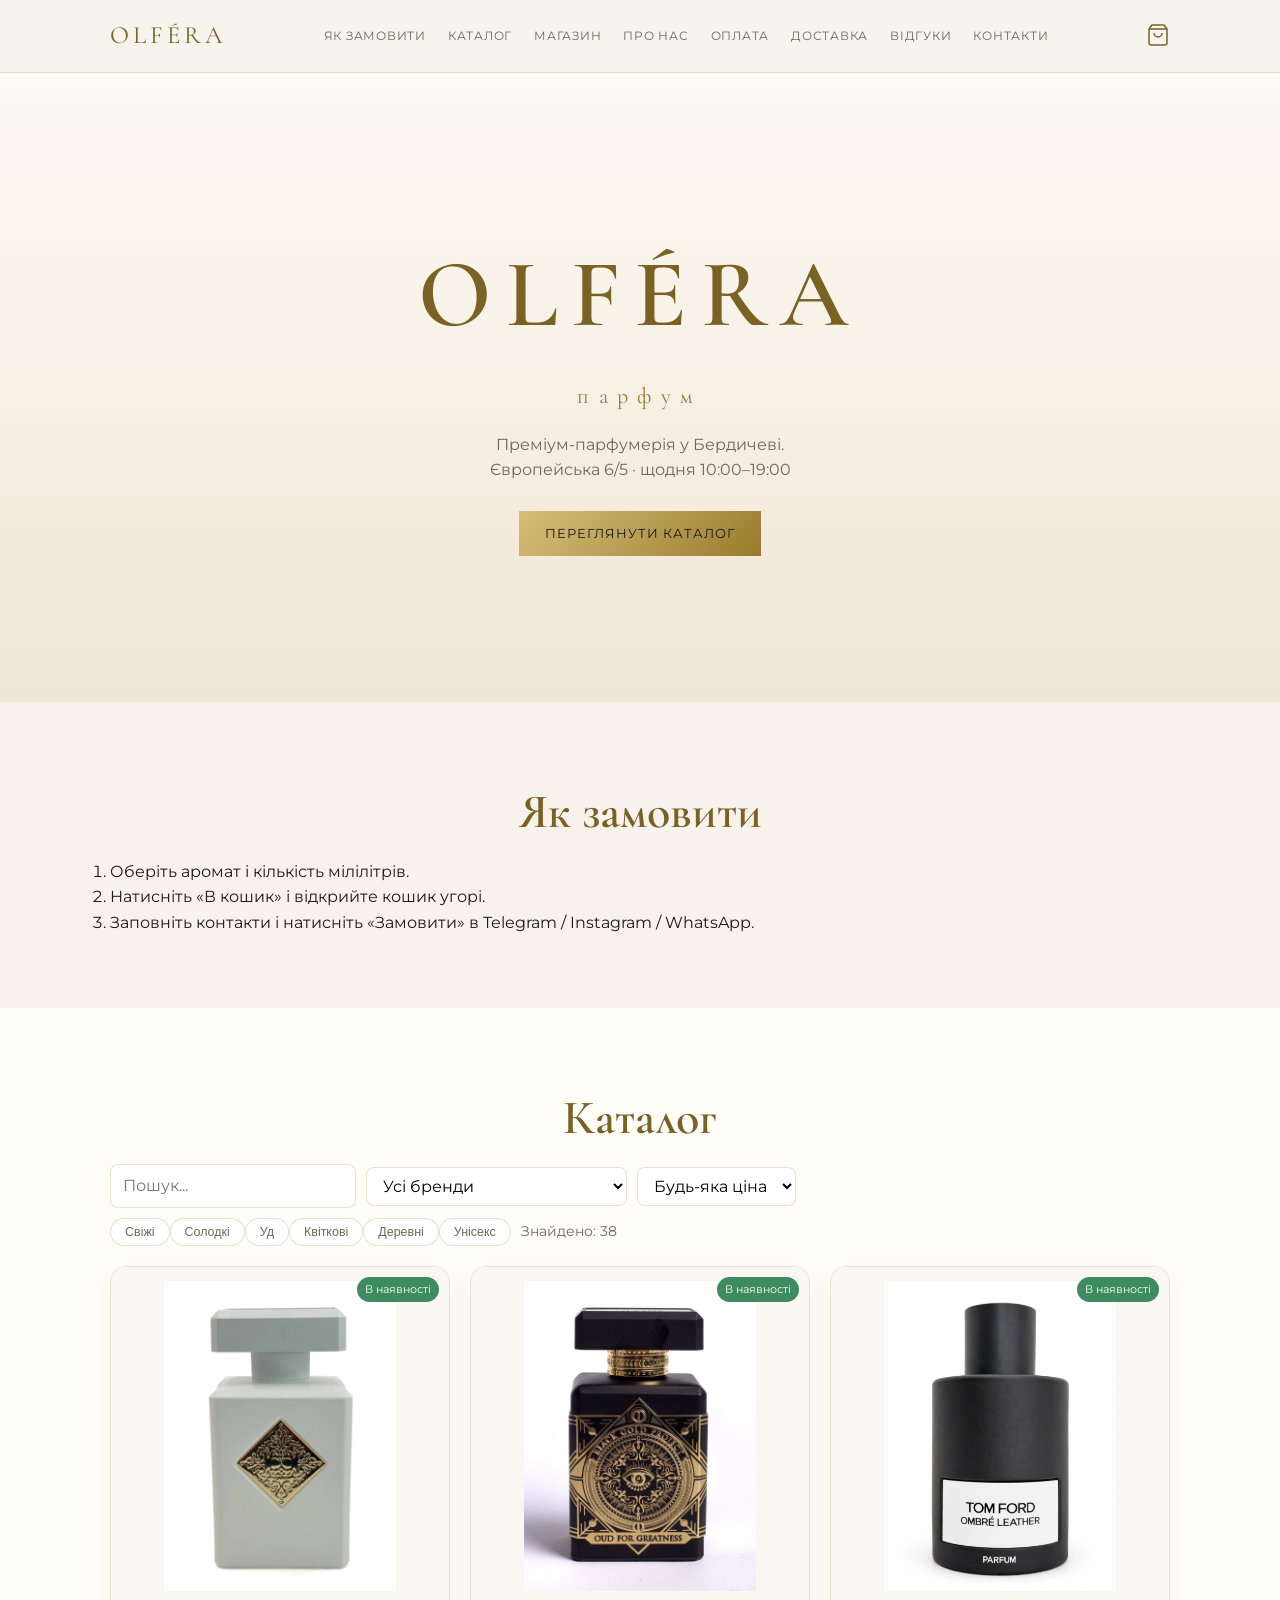
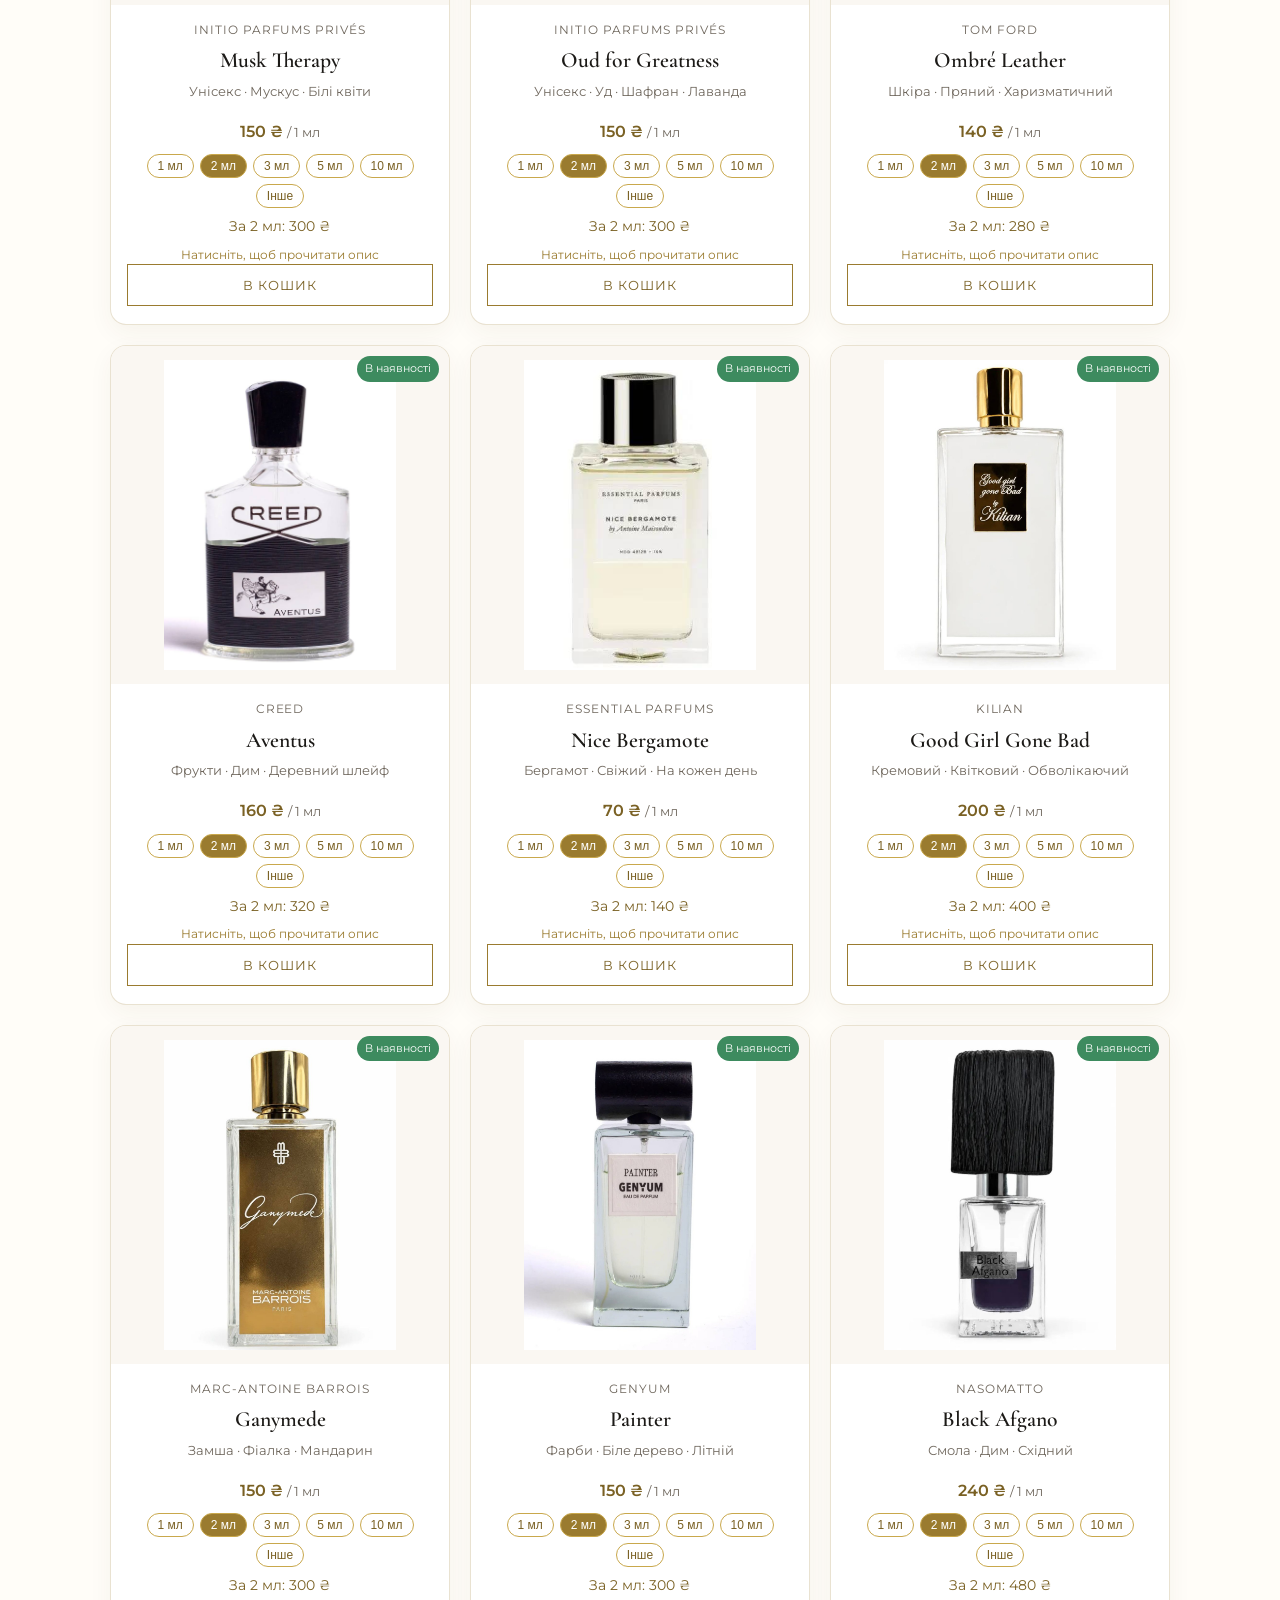
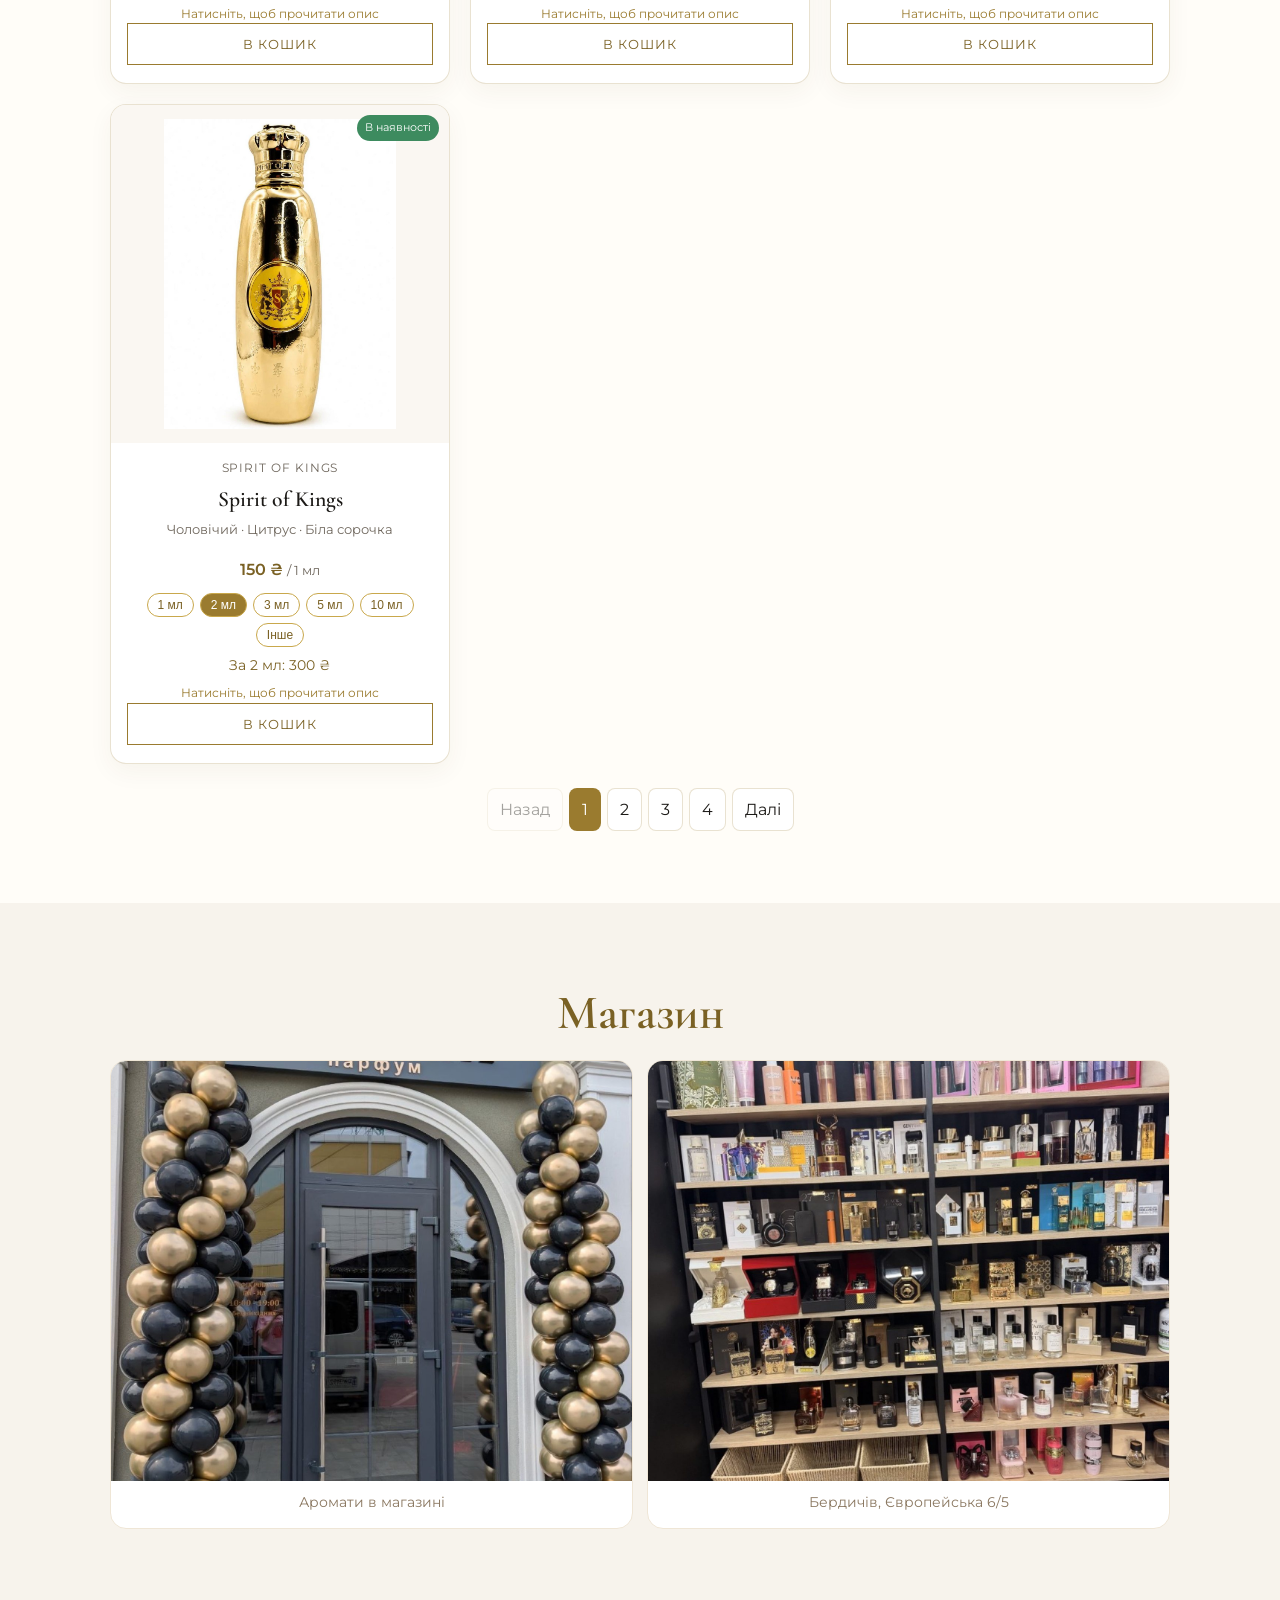
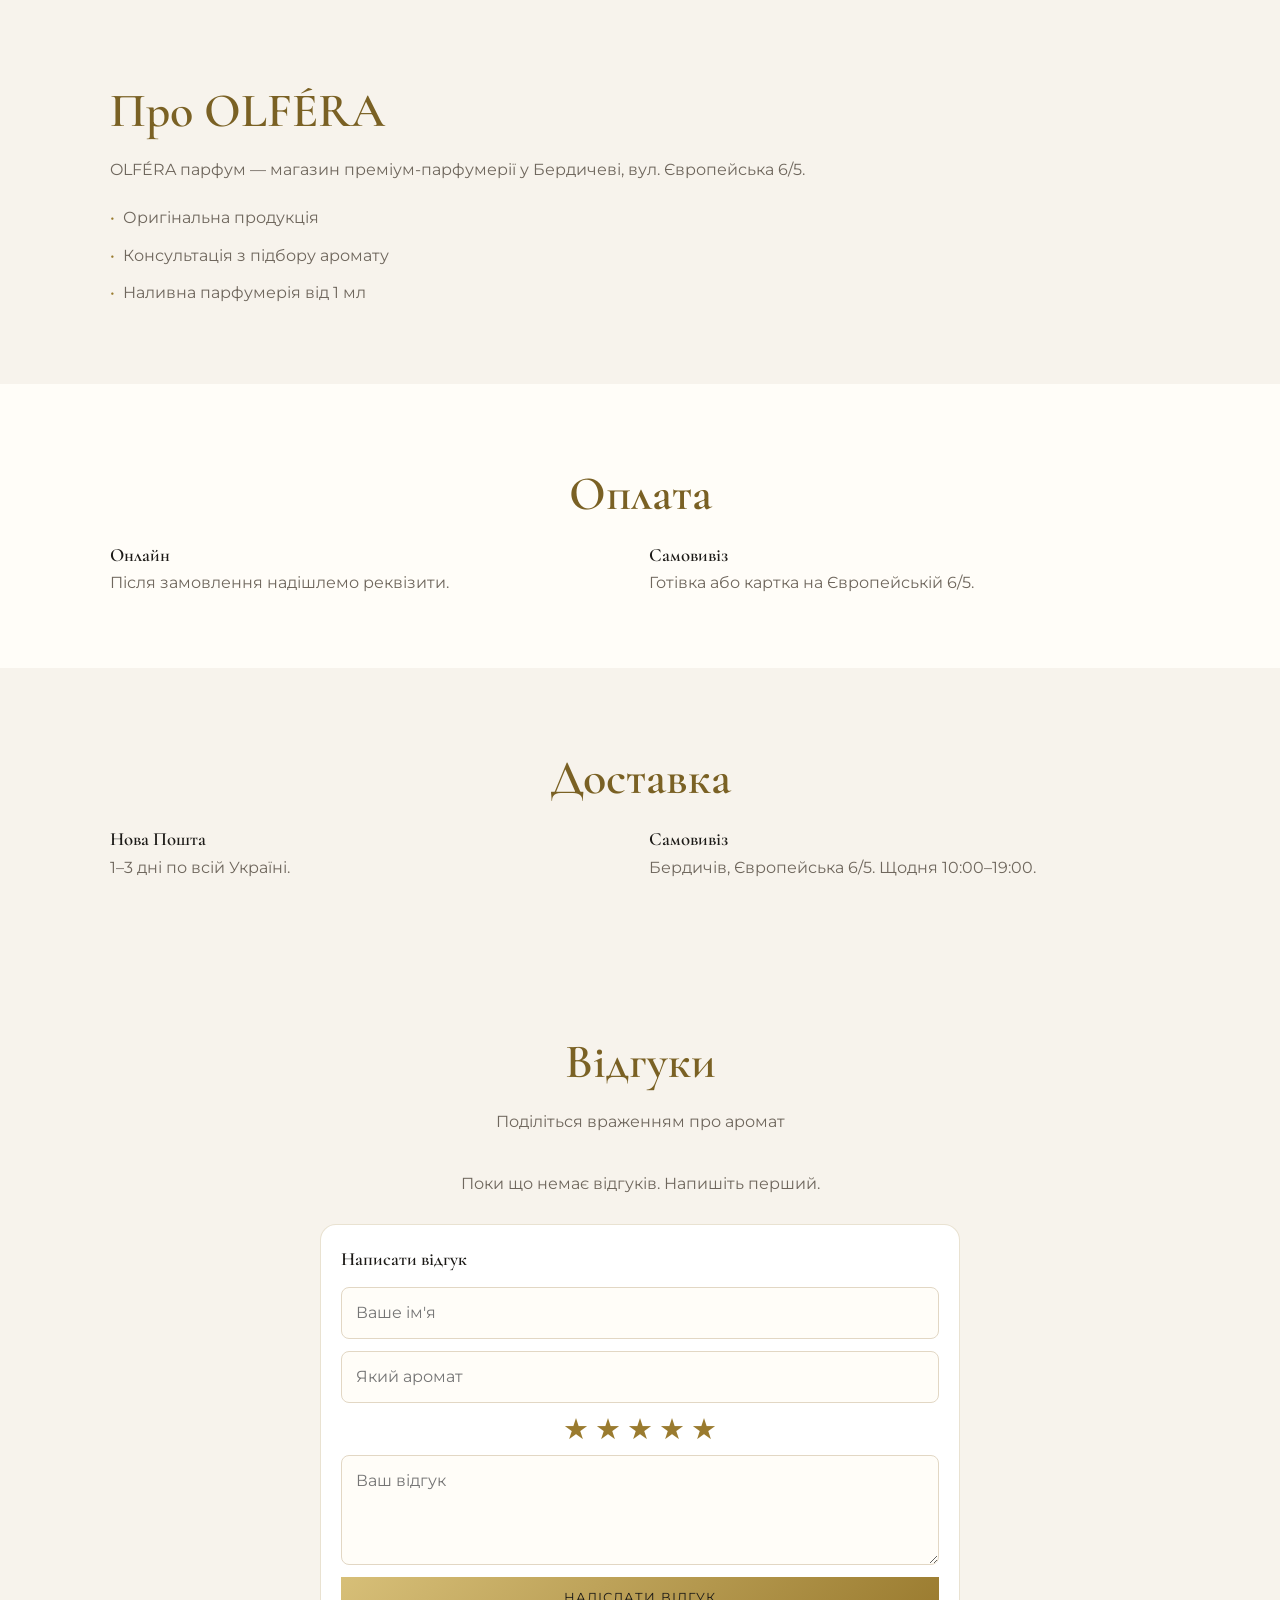
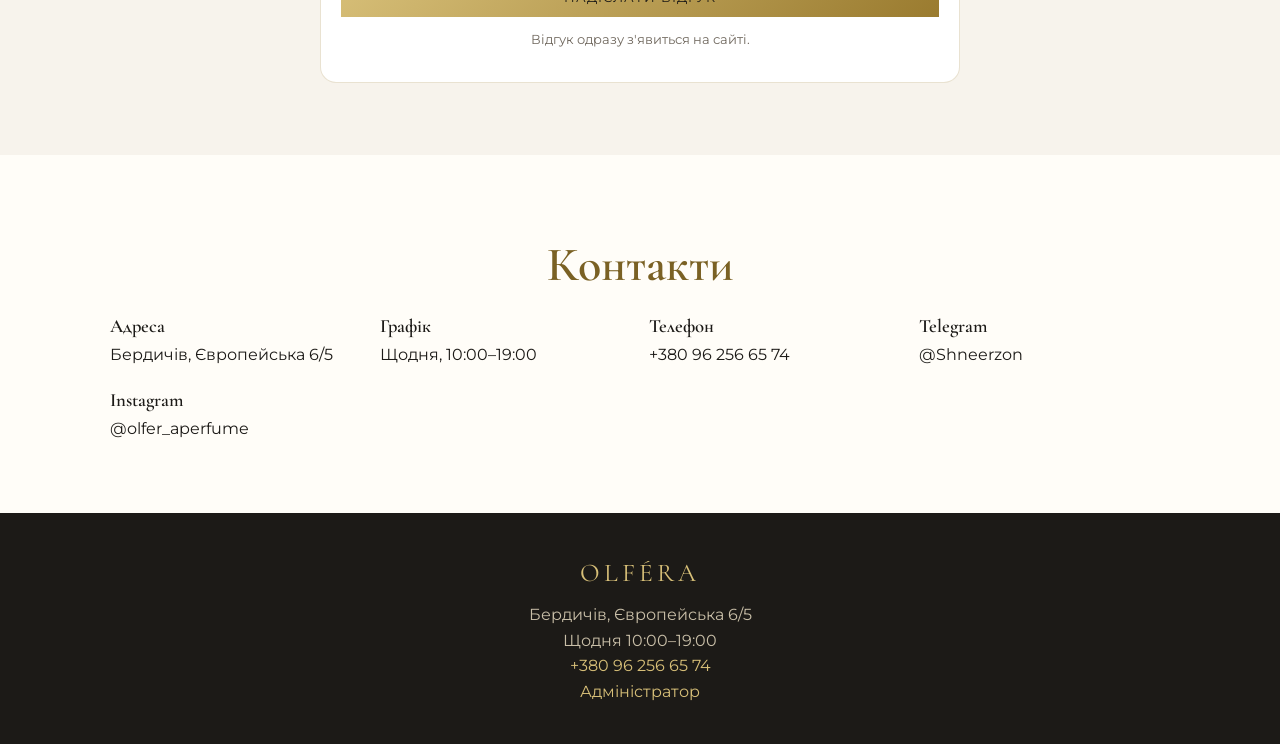
==== commit 51944f58: "Restore real shop photos (shop-front.jpg, shop-inside.jpg)" ====
--- a/index.html
+++ b/index.html
@@ -9,7 +9,7 @@
 <link rel="preconnect" href="https://fonts.googleapis.com">
 <link rel="preconnect" href="https://fonts.gstatic.com" crossorigin>
 <link href="https://fonts.googleapis.com/css2?family=Cormorant+Garamond:wght@500;600&family=Montserrat:wght@400;500;600&display=swap" rel="stylesheet">
-<link rel="stylesheet" href="styles.css?v=36">
+<link rel="stylesheet" href="styles.css?v=37">
 </head>
 <body>
 <header class="header"><div class="container header-inner"><a href="#" class="logo">OLFÉRA</a><nav class="nav"><a href="#how-to-order">Як замовити</a><a href="#catalog">Каталог</a><a href="#shop">Магазин</a><a href="#about">Про нас</a><a href="#payment">Оплата</a><a href="#delivery">Доставка</a><a href="#reviews">Відгуки</a><a href="#contacts">Контакти</a></nav><div class="header-actions"><button class="cart-btn" id="cart-btn" aria-label="Кошик"><svg width="24" height="24" viewBox="0 0 24 24" fill="none" stroke="currentColor" stroke-width="1.5"><path d="M6 2L3 6v14a2 2 0 002 2h14a2 2 0 002-2V6l-3-4z"></path><line x1="3" y1="6" x2="21" y2="6"></line><path d="M16 10a4 4 0 01-8 0"></path></svg><span class="cart-count" id="cart-count">0</span></button><button class="menu-toggle" aria-label="Меню"><span></span><span></span><span></span></button></div></div></header>
@@ -27,13 +27,13 @@
 <section class="hero"><div class="container hero-content"><h1>OLFÉRA</h1><p class="hero-subtitle">парфум</p><p class="hero-desc">Преміум-парфумерія у Бердичеві.<br>Європейська 6/5 · щодня 10:00–19:00</p><a href="#catalog" class="btn btn-gold">Переглянути каталог</a></div></section>
 <section class="section order-guide" id="how-to-order"><div class="container"><h2 class="section-title">Як замовити</h2><ol class="guide-steps"><li>Оберіть аромат і кількість мілілітрів.</li><li>Натисніть «В кошик» і відкрийте кошик угорі.</li><li>Заповніть контакти і натисніть «Замовити» в Telegram / Instagram / WhatsApp.</li></ol></div></section>
 <section class="section catalog" id="catalog"><div class="container"><h2 class="section-title">Каталог</h2><div class="filter-bar"><input id="search-input" placeholder="Пошук..."><select id="brand-filter"><option value="">Усі бренди</option></select><select id="price-filter"><option value="">Будь-яка ціна</option><option value="0-100">до 100 ₴</option><option value="100-200">100–200 ₴</option><option value="200-500">200–500 ₴</option></select><div id="family-filters"></div><span id="filter-count"></span></div><div class="products-grid" id="products-container"></div><div class="catalog-pager" id="catalog-pager"></div></div></section>
-<section id="shop" class="section"><div class="container"><h2 class="section-title">Магазин</h2><div class="shop-grid"><figure><img src="IMG_0530.jpeg" alt="Аромати в магазині" loading="lazy"><figcaption>Аромати в магазині</figcaption></figure><figure><img src="IMG_0532.jpeg" alt="Бердичів, Європейська 6/5" loading="lazy"><figcaption>Бердичів, Європейська 6/5</figcaption></figure></div></div></section>
+<section id="shop" class="section"><div class="container"><h2 class="section-title">Магазин</h2><div class="shop-grid"><figure><img src="shop-front.jpg" alt="Магазин OLFÉRA" loading="lazy"><figcaption>Аромати в магазині</figcaption></figure><figure><img src="shop-inside.jpg" alt="Бердичів, Європейська 6/5" loading="lazy"><figcaption>Бердичів, Європейська 6/5</figcaption></figure></div></div></section>
 <section id="about" class="section about"><div class="container about-grid"><div class="about-text"><h2 class="section-title">Про OLFÉRA</h2><p>OLFÉRA парфум — магазин преміум-парфумерії у Бердичеві, вул. Європейська 6/5.</p><ul class="about-list"><li>Оригінальна продукція</li><li>Консультація з підбору аромату</li><li>Наливна парфумерія від 1 мл</li></ul></div></div></section>
 <section id="payment" class="section payment"><div class="container"><h2 class="section-title">Оплата</h2><div class="payment-grid"><div class="payment-card"><h3>Онлайн</h3><p>Після замовлення надішлемо реквізити.</p></div><div class="payment-card"><h3>Самовивіз</h3><p>Готівка або картка на Європейській 6/5.</p></div></div></div></section>
 <section id="delivery" class="section delivery"><div class="container"><h2 class="section-title">Доставка</h2><div class="delivery-grid"><div class="delivery-card"><h3>Нова Пошта</h3><p>1–3 дні по всій Україні.</p></div><div class="delivery-card"><h3>Самовивіз</h3><p>Бердичів, Європейська 6/5. Щодня 10:00–19:00.</p></div></div></div></section>
 <section id="reviews" class="section reviews"><div class="container"><h2 class="section-title">Відгуки</h2><p class="section-subtitle">Поділіться враженням про аромат</p><div class="reviews-list" id="reviews-list"></div><form class="review-form" id="review-form"><h3>Написати відгук</h3><input id="review-name" placeholder="Ваше ім'я" required autocomplete="name"><input id="review-product" placeholder="Який аромат" list="review-products"><datalist id="review-products"></datalist><div class="stars" id="review-stars" data-value="5"><button type="button" data-star="1">★</button><button type="button" data-star="2">★</button><button type="button" data-star="3">★</button><button type="button" data-star="4">★</button><button type="button" data-star="5">★</button></div><textarea id="review-text" placeholder="Ваш відгук" required maxlength="500"></textarea><button class="btn btn-gold" type="submit">Надіслати відгук</button><p class="review-note">Відгук одразу з'явиться на сайті.</p><p class="review-status" id="review-status"></p></form></div></section>
 <section id="contacts" class="section contacts"><div class="container"><h2 class="section-title">Контакти</h2><div class="contacts-grid"><div class="contact-card"><h3>Адреса</h3><p>Бердичів, Європейська 6/5</p></div><div class="contact-card"><h3>Графік</h3><p>Щодня, 10:00–19:00</p></div><div class="contact-card"><h3>Телефон</h3><p><a href="tel:+380962566574">+380 96 256 65 74</a></p></div><div class="contact-card"><h3>Telegram</h3><p><a href="https://t.me/Shneerzon">@Shneerzon</a></p></div><div class="contact-card"><h3>Instagram</h3><p><a href="https://instagram.com/olfer_aperfume" target="_blank" rel="noopener">@olfer_aperfume</a></p></div></div></div></section>
 <footer class="footer"><div class="container"><div class="footer-logo">OLFÉRA</div><p>Бердичів, Європейська 6/5</p><p>Щодня 10:00–19:00</p><p><a href="tel:+380962566574">+380 96 256 65 74</a></p><p><a href="admin.html">Адміністратор</a></p></div></footer>
-<script src="script.js?v=36"></script>
+<script src="script.js?v=37"></script>
 </body>
 </html>
--- a/styles.css
+++ b/styles.css
@@ -10,6 +10,7 @@
 * { box-sizing: border-box; margin: 0; padding: 0; }
 html { scroll-behavior: smooth; }
 body {
+  overflow-x: hidden;
   font-family: Montserrat, sans-serif;
   background: var(--bg);
   color: var(--ink);
@@ -35,11 +36,11 @@
   border-bottom: 1px solid var(--line);
 }
 .header-inner { display: flex; align-items: center; justify-content: space-between; height: 72px; }
-.logo { font-family: "Cormorant Garamond", serif; font-size: 1.55rem; letter-spacing: .16em; color: var(--gold-dark); }
+.logo { font-family: "Cormorant Garamond", serif; font-size: 1.55rem; letter-spacing: .16em; color: var(--gold-dark); flex-shrink: 0; }
 .nav { display: flex; gap: 22px; }
-.nav a { font-size: .78rem; letter-spacing: .06em; text-transform: uppercase; color: var(--muted); }
+.nav a { font-size: .78rem; letter-spacing: .06em; text-transform: uppercase; color: var(--muted); white-space: nowrap; }
 .nav a:hover { color: var(--gold-dark); }
-.header-actions { display: flex; align-items: center; gap: 10px; }
+.header-actions { display: flex; align-items: center; gap: 10px; flex-shrink: 0; }
 .cart-btn { position: relative; background: none; border: none; color: var(--gold-dark); cursor: pointer; }
 .cart-count {
   position: absolute; top: -6px; right: -8px; background: var(--gold); color: #fff;
@@ -47,8 +48,8 @@
   display: flex; align-items: center; justify-content: center;
 }
 .cart-count[data-count="0"] { display: none; }
-.menu-toggle { display: none; flex-direction: column; gap: 5px; background: none; border: none; }
-.menu-toggle span { width: 22px; height: 2px; background: var(--gold-dark); }
+.menu-toggle { display: none; flex-direction: column; gap: 5px; background: none; border: none; cursor: pointer; padding: 6px; }
+.menu-toggle span { width: 22px; height: 2px; background: var(--gold-dark); display: block; }
 .hero {
   min-height: 78vh; display: flex; align-items: center; justify-content: center;
   text-align: center; background: linear-gradient(180deg, #fffdf8, #efe6d6);
@@ -66,11 +67,38 @@
 }
 @media (max-width: 900px) {
   .products-grid { grid-template-columns: repeat(2, 1fr); gap: 14px; }
+  .menu-toggle { display: flex; }
+  .nav {
+    display: none;
+    position: fixed;
+    top: 72px;
+    left: 0;
+    right: 0;
+    background: rgba(247, 243, 236, .98);
+    backdrop-filter: blur(10px);
+    flex-direction: column;
+    gap: 0;
+    padding: 12px 20px 20px;
+    border-bottom: 1px solid var(--line);
+    z-index: 25;
+    box-shadow: 0 12px 24px rgba(80,60,20,.08);
+  }
+  .nav.open { display: flex; }
+  .nav a {
+    padding: 12px 0;
+    border-bottom: 1px solid var(--line);
+    font-size: .85rem;
+  }
+  .nav a:last-child { border-bottom: none; }
 }
 @media (max-width: 520px) {
   .products-grid { grid-template-columns: 1fr 1fr; gap: 10px; }
   .product-card .product-notes { display: none; }
   .product-card .tap-hint { display: none; }
+}
+@media (min-width: 901px) {
+  .menu-toggle { display: none !important; }
+  .nav { display: flex !important; }
 }
 .product-card {
   background: var(--paper); border: 1px solid var(--line); border-radius: 16px;
@@ -86,7 +114,6 @@
 .product-image img { width: 100%; height: 100%; max-height: none; max-width: 100%; object-fit: contain; object-position: center; margin: 0 auto; }
 .badge { position: absolute; top: 10px; right: 10px; font-size: .68rem; padding: 4px 8px; border-radius: 99px; color: #fff; }
 .badge.available { background: #3d8b5f; }
-.badge.not-available { background: #b44545; }
 .product-info { padding: 16px 16px 18px; text-align: center; }
 .product-brand { font-size: .72rem; letter-spacing: .08em; text-transform: uppercase; color: var(--muted); }
 .product-info h3 { font-size: 1.35rem; margin: 4px 0; color: var(--ink); }
@@ -100,7 +127,7 @@
   display: grid; gap: 18px; grid-template-columns: repeat(auto-fit, minmax(220px, 1fr));
 }
 .about-text .section-title { text-align: left; }
-.about-text p, .payment-card p, .delivery-card p, .contacts-note { color: var(--muted); }
+.about-text p, .payment-card p, .delivery-card p { color: var(--muted); }
 .about-list { list-style: none; margin-top: 16px; }
 .about-list li { padding: 6px 0; color: var(--muted); }
 .about-list li::before { content: "•"; color: var(--gold); margin-right: 8px; }
@@ -122,9 +149,7 @@
 .modal-head { display: flex; justify-content: space-between; align-items: center; padding: 14px 18px; border-bottom: 1px solid var(--line); }
 .modal-close { background: none; border: none; font-size: 1.5rem; cursor: pointer; color: var(--muted); }
 .modal-body { display: grid; grid-template-columns: 200px 1fr; gap: 8px; padding: 16px; }
-@media (max-width: 560px) {
-  .modal-body { grid-template-columns: 1fr; }
-}
+@media (max-width: 560px) { .modal-body { grid-template-columns: 1fr; } }
 .modal-photo img { width: 100%; object-fit: contain; max-height: 240px; margin: 0 auto; }
 .filter-bar { display: flex; flex-wrap: wrap; gap: 10px; margin-bottom: 20px; align-items: center; }
 .filter-chip {
@@ -166,8 +191,6 @@
 .stars button { background: none; border: none; font-size: 1.8rem; color: #ddd; cursor: pointer; line-height: 1; }
 .stars button.on { color: var(--gold); }
 .review-note, .review-status { text-align: center; color: var(--muted); font-size: .82rem; }
-
-/* Cart sidebar - hidden off-screen by default */
 .cart-overlay {
   position: fixed; inset: 0; background: rgba(40, 32, 20, .45); z-index: 40;
   opacity: 0; visibility: hidden; transition: .25s;
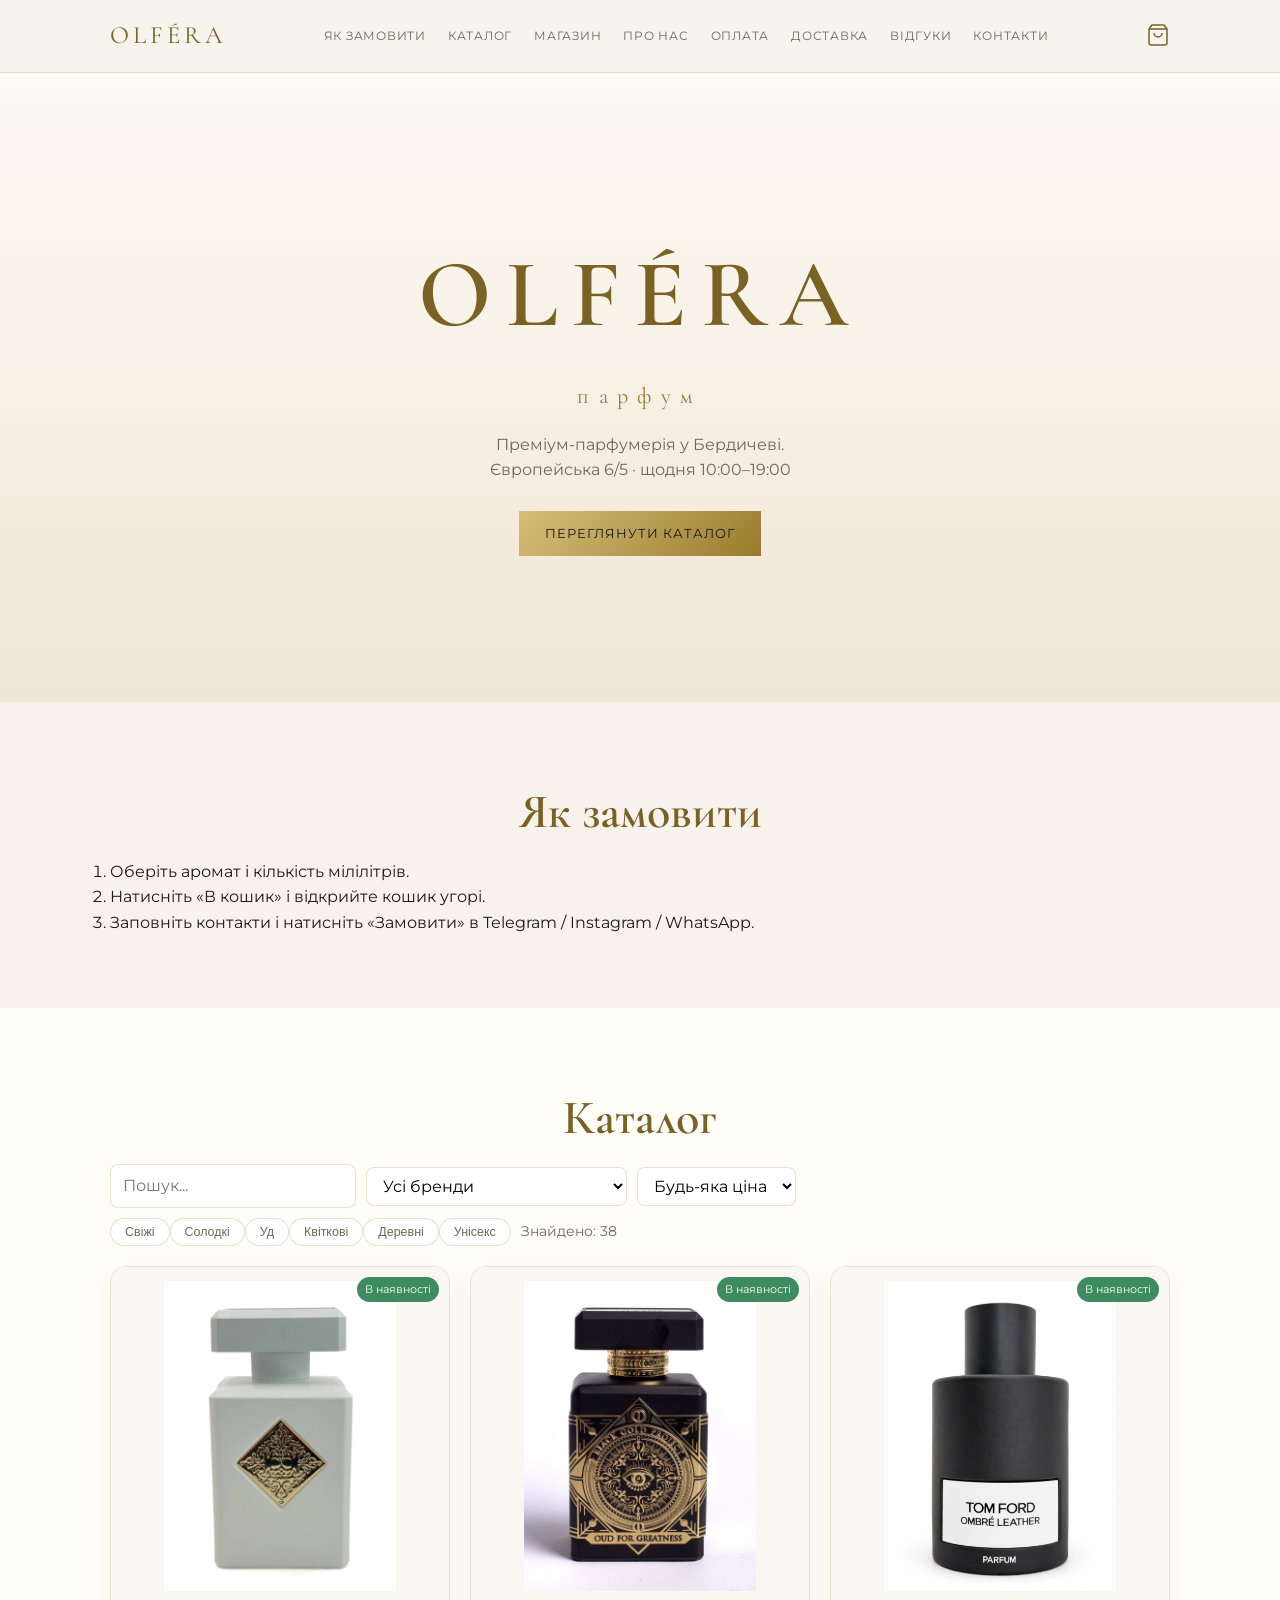
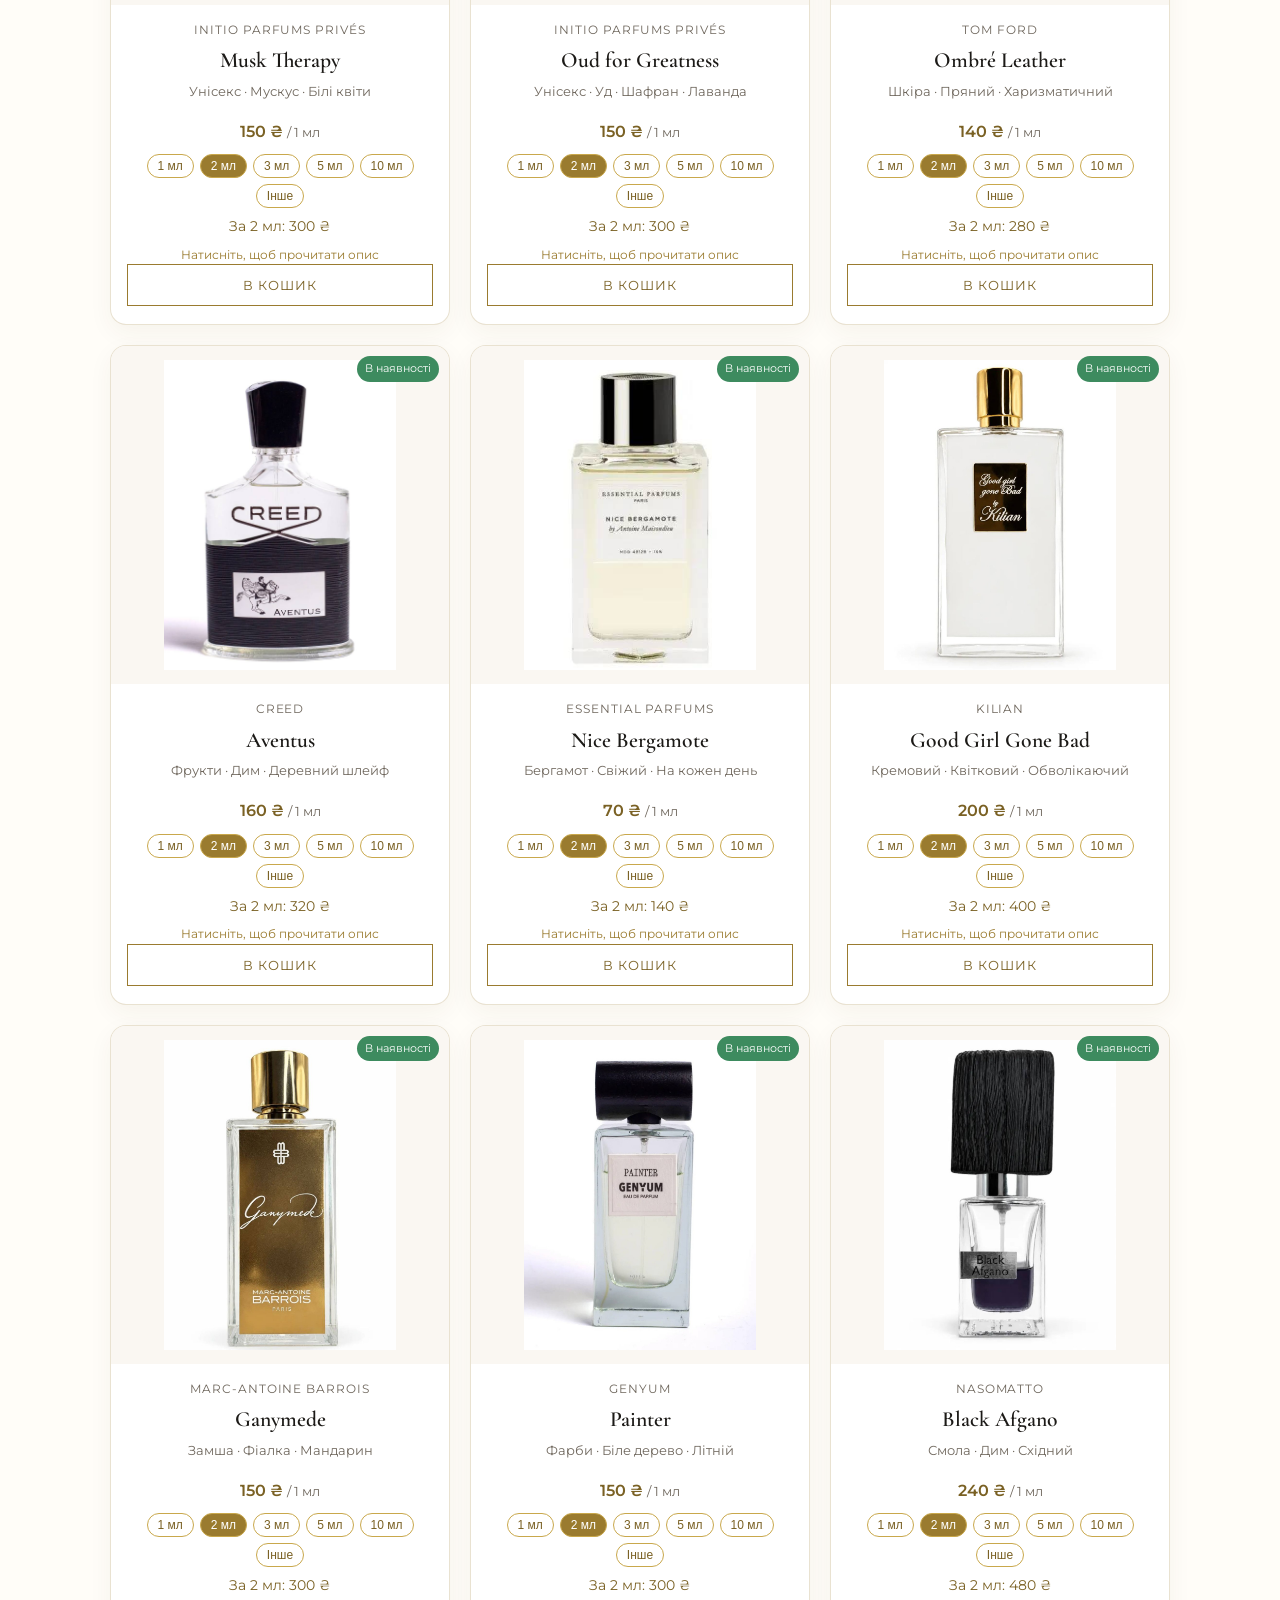
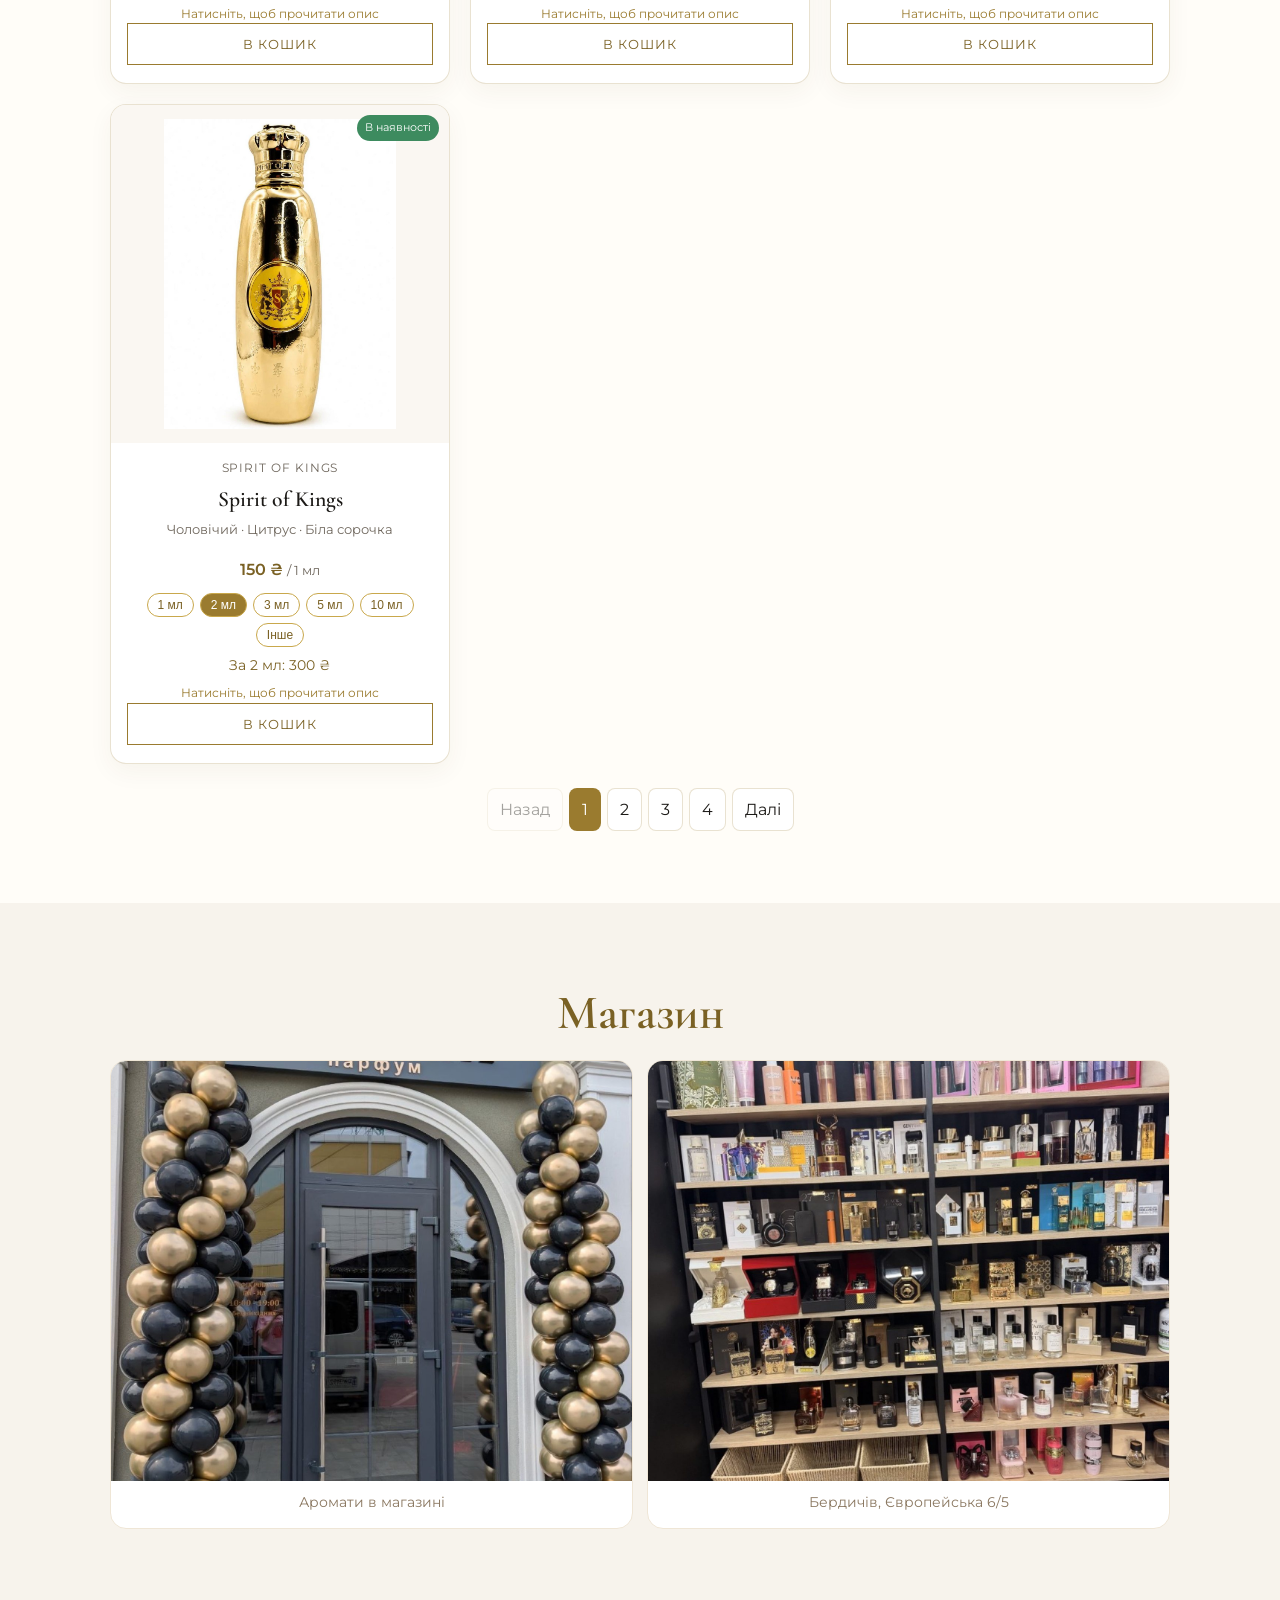
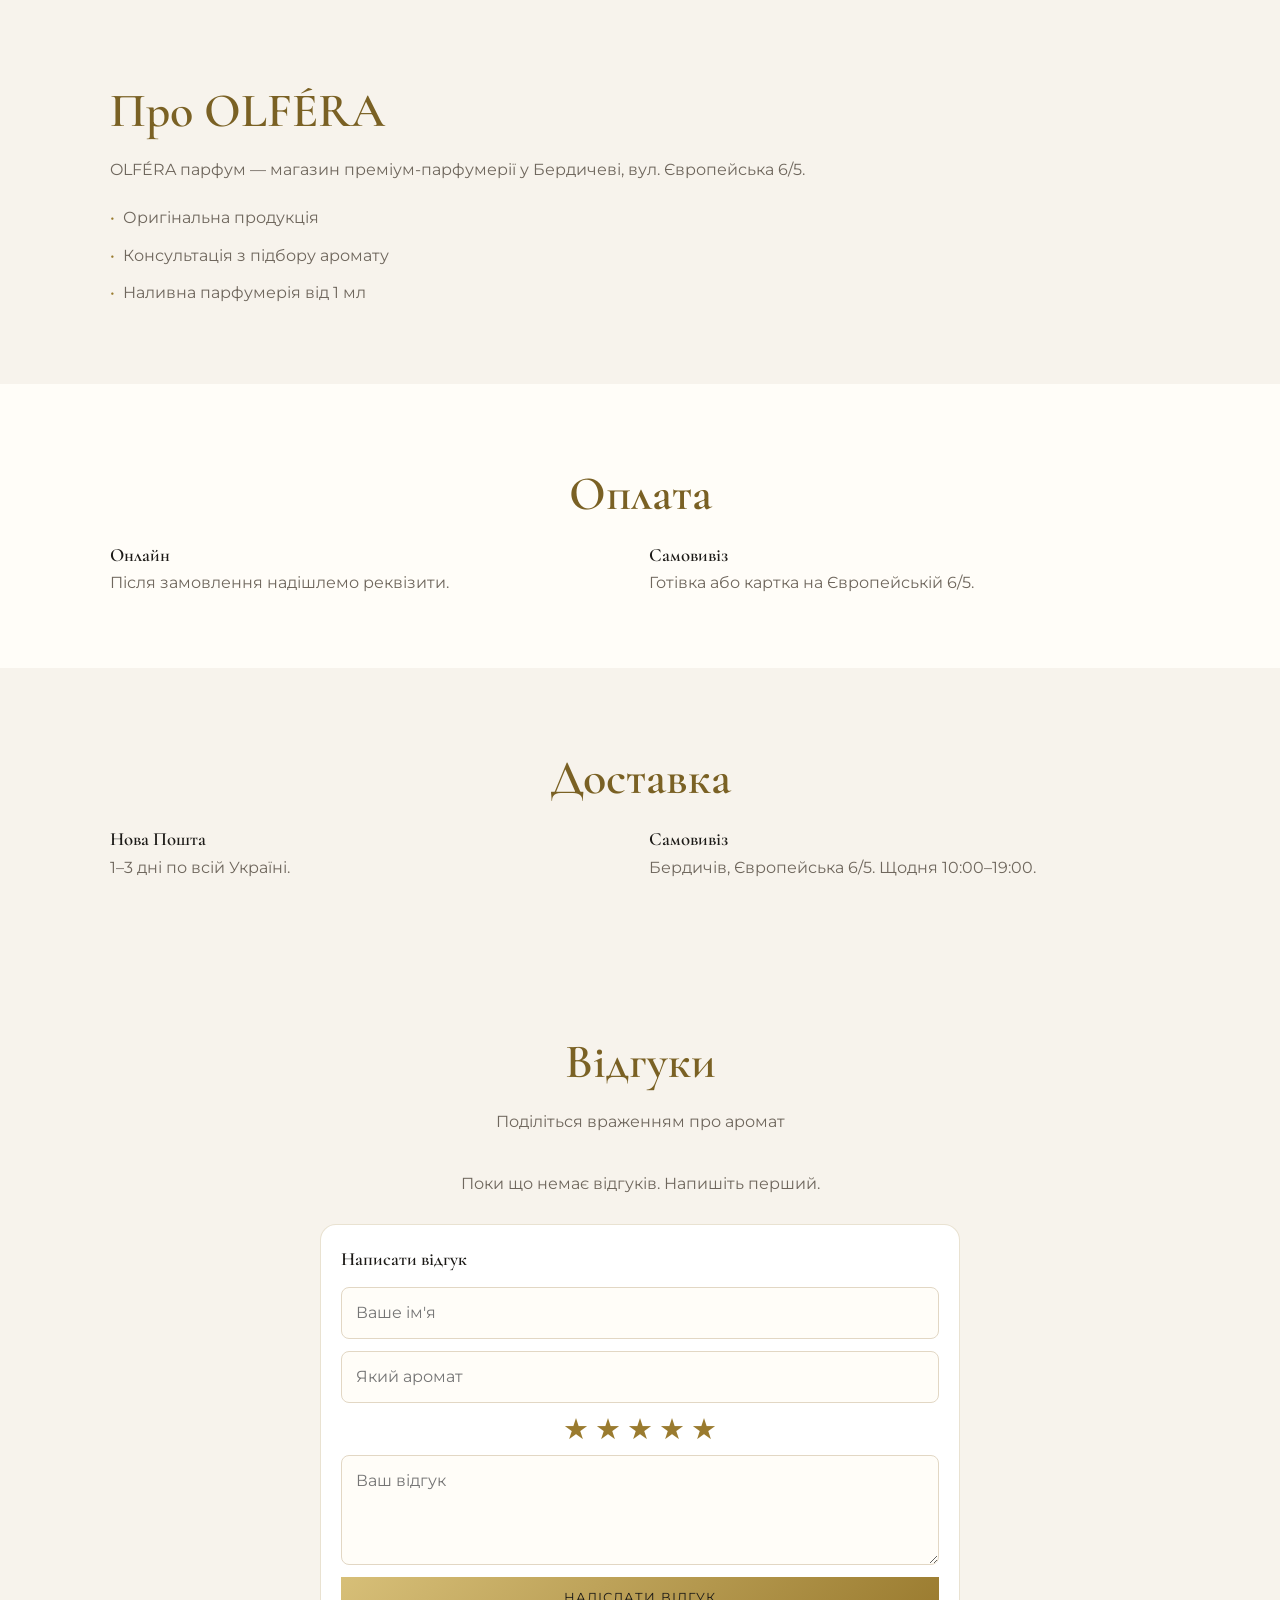
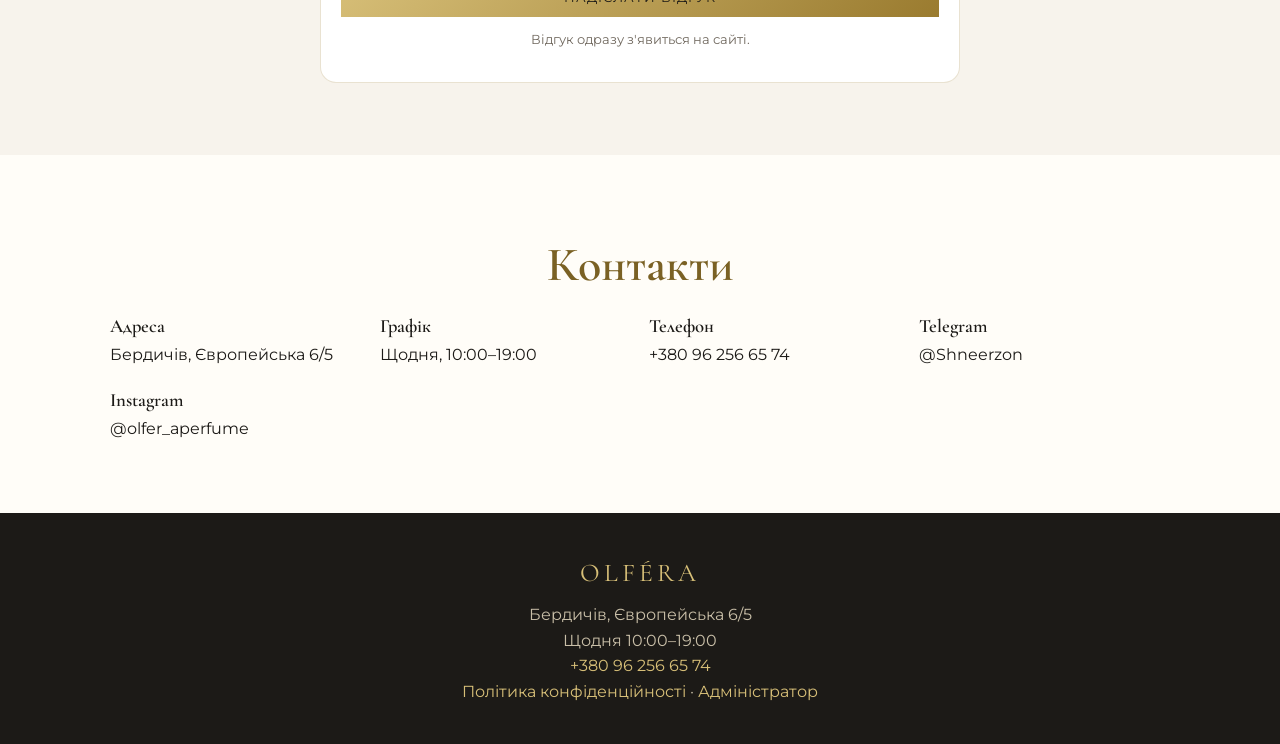
==== commit 370b482e: "Add privacy policy, hide admin password from page" ====
--- a/index.html
+++ b/index.html
@@ -9,7 +9,7 @@
 <link rel="preconnect" href="https://fonts.googleapis.com">
 <link rel="preconnect" href="https://fonts.gstatic.com" crossorigin>
 <link href="https://fonts.googleapis.com/css2?family=Cormorant+Garamond:wght@500;600&family=Montserrat:wght@400;500;600&display=swap" rel="stylesheet">
-<link rel="stylesheet" href="styles.css?v=37">
+<link rel="stylesheet" href="styles.css?v=38">
 </head>
 <body>
 <header class="header"><div class="container header-inner"><a href="#" class="logo">OLFÉRA</a><nav class="nav"><a href="#how-to-order">Як замовити</a><a href="#catalog">Каталог</a><a href="#shop">Магазин</a><a href="#about">Про нас</a><a href="#payment">Оплата</a><a href="#delivery">Доставка</a><a href="#reviews">Відгуки</a><a href="#contacts">Контакти</a></nav><div class="header-actions"><button class="cart-btn" id="cart-btn" aria-label="Кошик"><svg width="24" height="24" viewBox="0 0 24 24" fill="none" stroke="currentColor" stroke-width="1.5"><path d="M6 2L3 6v14a2 2 0 002 2h14a2 2 0 002-2V6l-3-4z"></path><line x1="3" y1="6" x2="21" y2="6"></line><path d="M16 10a4 4 0 01-8 0"></path></svg><span class="cart-count" id="cart-count">0</span></button><button class="menu-toggle" aria-label="Меню"><span></span><span></span><span></span></button></div></div></header>
@@ -33,7 +33,7 @@
 <section id="delivery" class="section delivery"><div class="container"><h2 class="section-title">Доставка</h2><div class="delivery-grid"><div class="delivery-card"><h3>Нова Пошта</h3><p>1–3 дні по всій Україні.</p></div><div class="delivery-card"><h3>Самовивіз</h3><p>Бердичів, Європейська 6/5. Щодня 10:00–19:00.</p></div></div></div></section>
 <section id="reviews" class="section reviews"><div class="container"><h2 class="section-title">Відгуки</h2><p class="section-subtitle">Поділіться враженням про аромат</p><div class="reviews-list" id="reviews-list"></div><form class="review-form" id="review-form"><h3>Написати відгук</h3><input id="review-name" placeholder="Ваше ім'я" required autocomplete="name"><input id="review-product" placeholder="Який аромат" list="review-products"><datalist id="review-products"></datalist><div class="stars" id="review-stars" data-value="5"><button type="button" data-star="1">★</button><button type="button" data-star="2">★</button><button type="button" data-star="3">★</button><button type="button" data-star="4">★</button><button type="button" data-star="5">★</button></div><textarea id="review-text" placeholder="Ваш відгук" required maxlength="500"></textarea><button class="btn btn-gold" type="submit">Надіслати відгук</button><p class="review-note">Відгук одразу з'явиться на сайті.</p><p class="review-status" id="review-status"></p></form></div></section>
 <section id="contacts" class="section contacts"><div class="container"><h2 class="section-title">Контакти</h2><div class="contacts-grid"><div class="contact-card"><h3>Адреса</h3><p>Бердичів, Європейська 6/5</p></div><div class="contact-card"><h3>Графік</h3><p>Щодня, 10:00–19:00</p></div><div class="contact-card"><h3>Телефон</h3><p><a href="tel:+380962566574">+380 96 256 65 74</a></p></div><div class="contact-card"><h3>Telegram</h3><p><a href="https://t.me/Shneerzon">@Shneerzon</a></p></div><div class="contact-card"><h3>Instagram</h3><p><a href="https://instagram.com/olfer_aperfume" target="_blank" rel="noopener">@olfer_aperfume</a></p></div></div></div></section>
-<footer class="footer"><div class="container"><div class="footer-logo">OLFÉRA</div><p>Бердичів, Європейська 6/5</p><p>Щодня 10:00–19:00</p><p><a href="tel:+380962566574">+380 96 256 65 74</a></p><p><a href="admin.html">Адміністратор</a></p></div></footer>
-<script src="script.js?v=37"></script>
+<footer class="footer"><div class="container"><div class="footer-logo">OLFÉRA</div><p>Бердичів, Європейська 6/5</p><p>Щодня 10:00–19:00</p><p><a href="tel:+380962566574">+380 96 256 65 74</a></p><p><a href="privacy.html">Політика конфіденційності</a> · <a href="admin.html">Адміністратор</a></p></div></footer>
+<script src="script.js?v=38"></script>
 </body>
 </html>
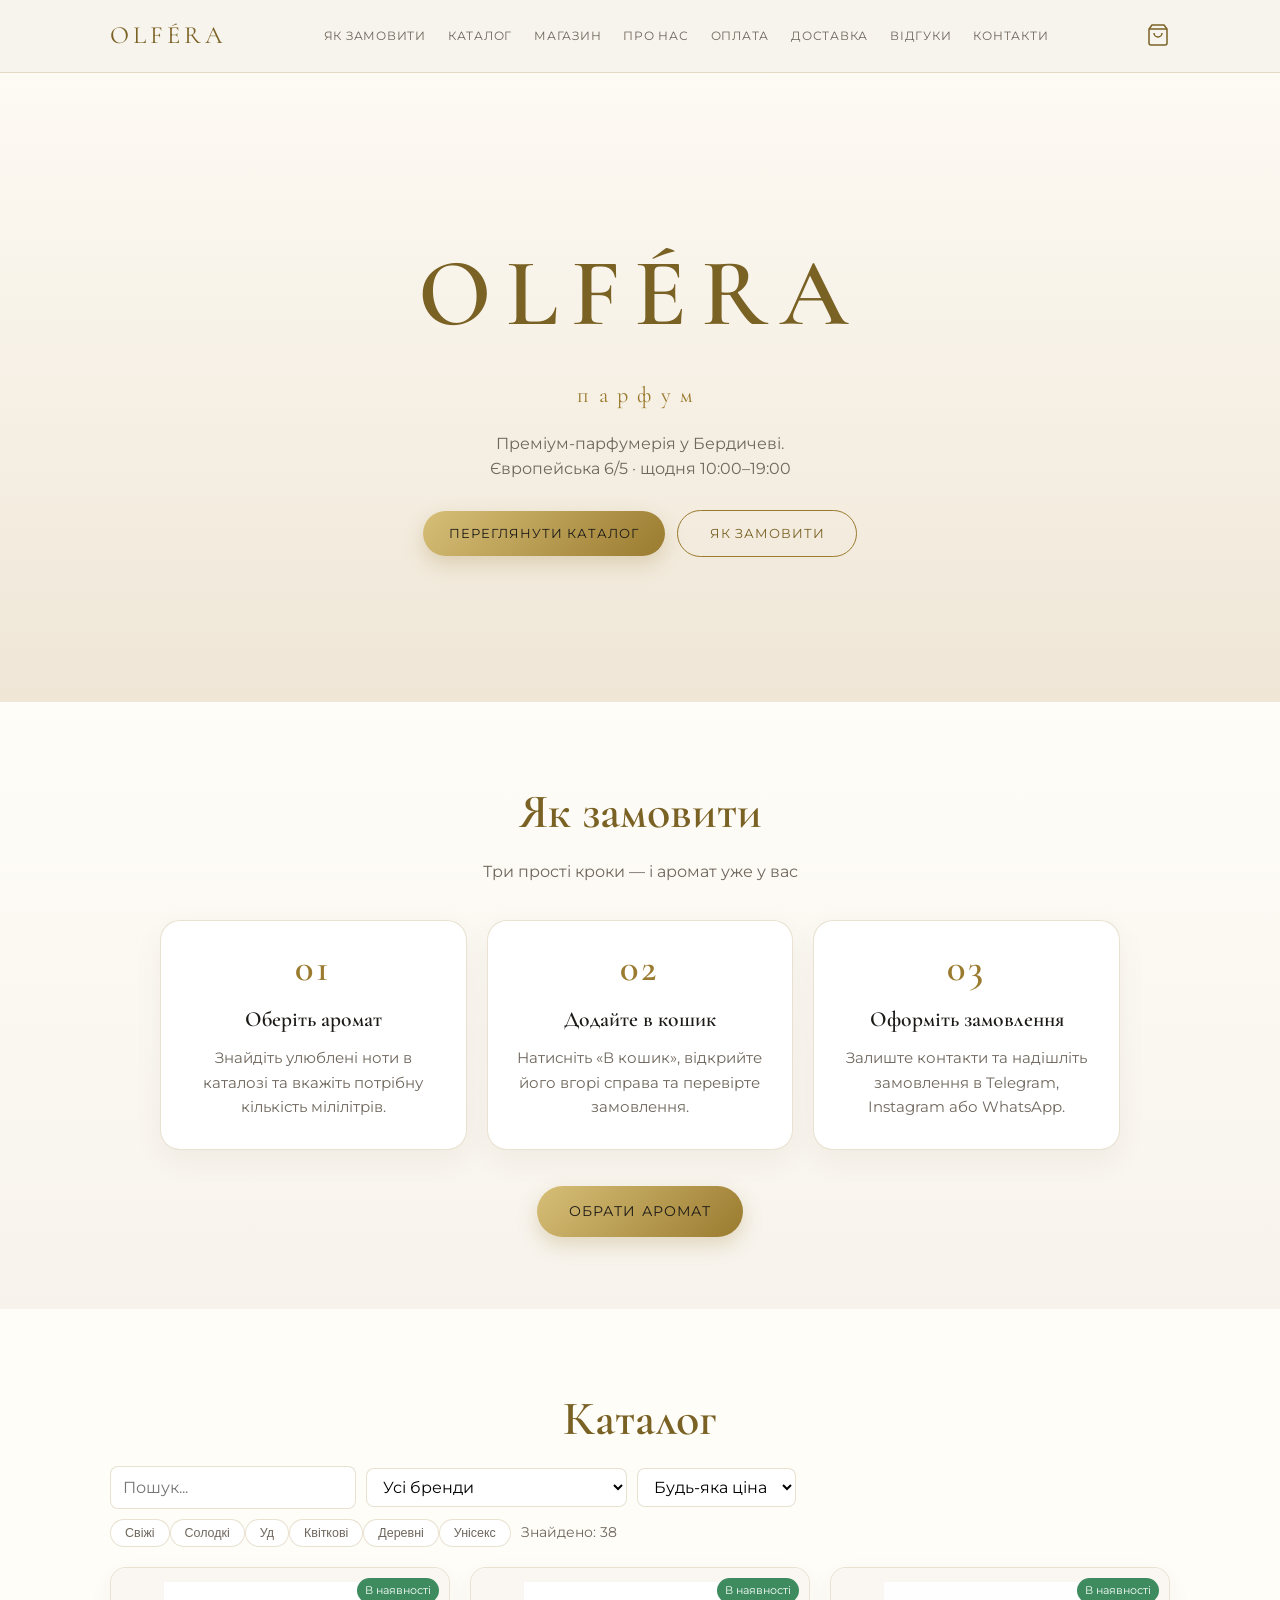
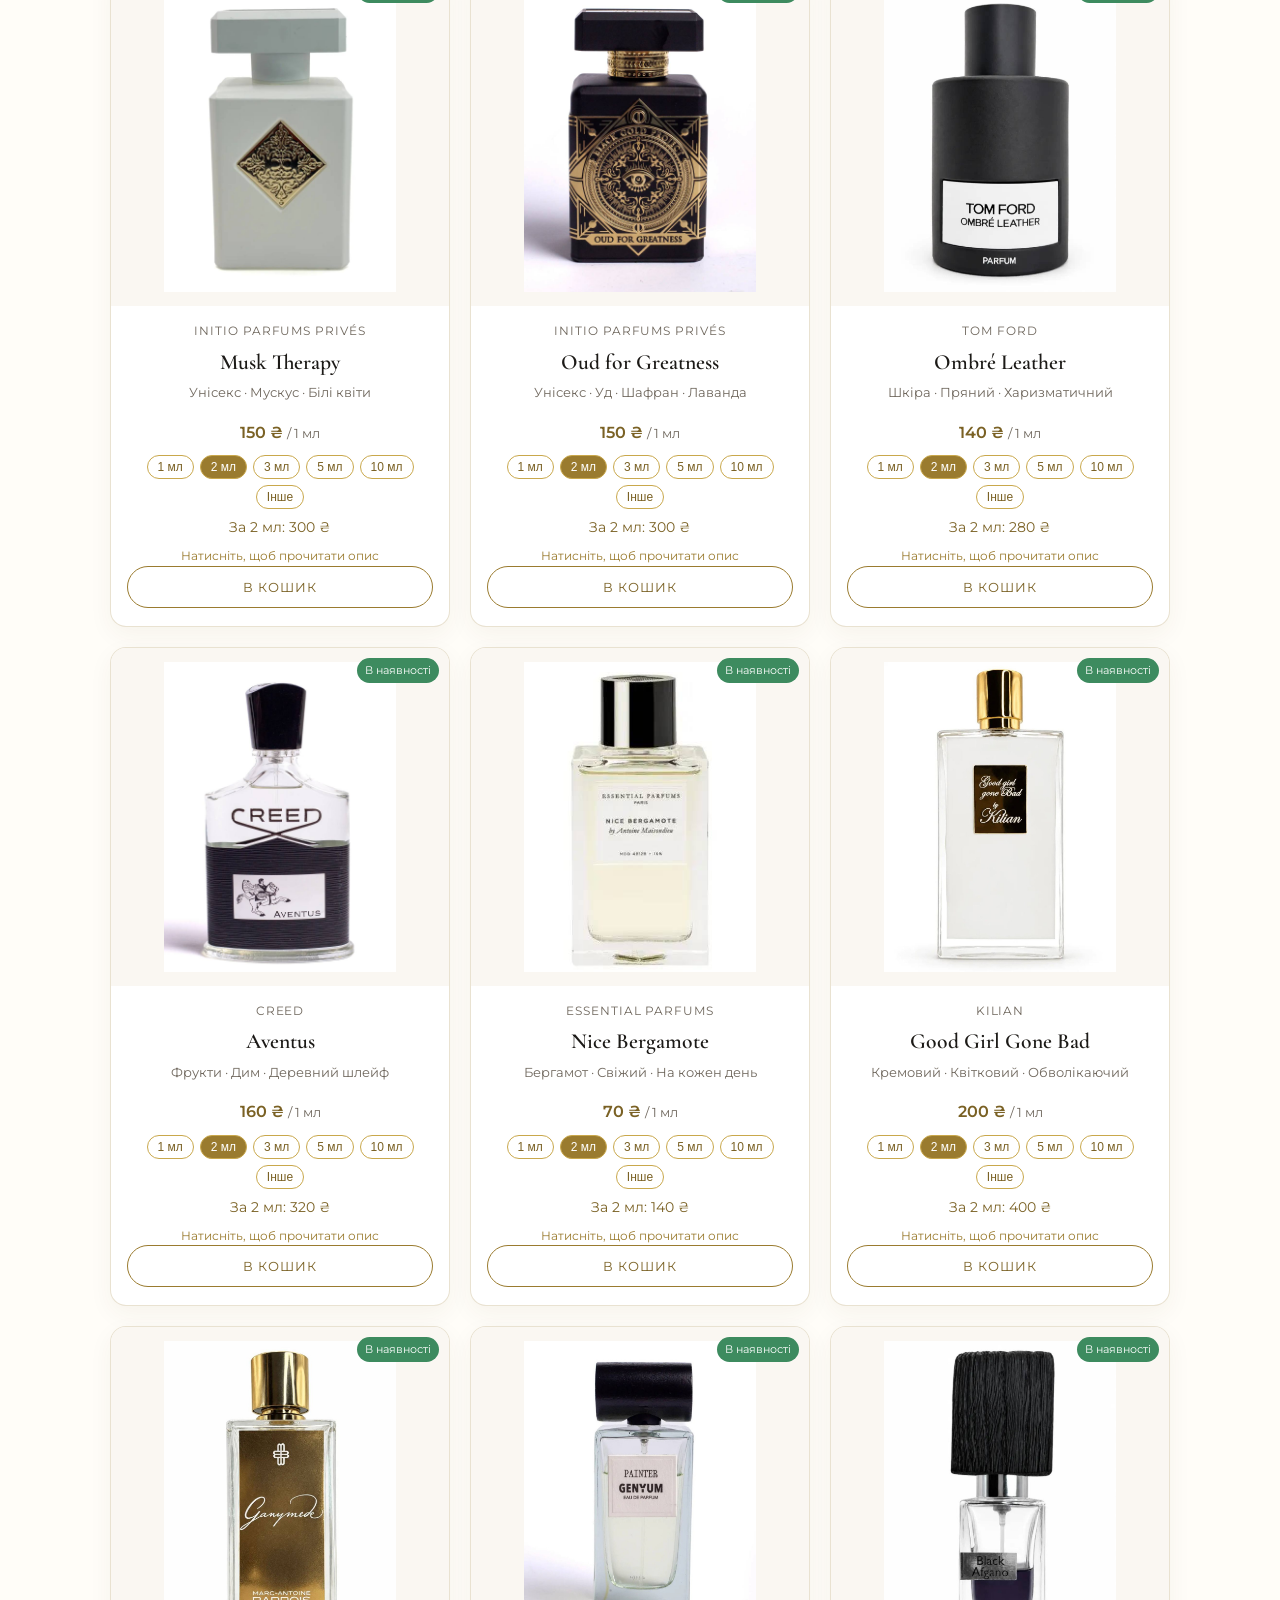
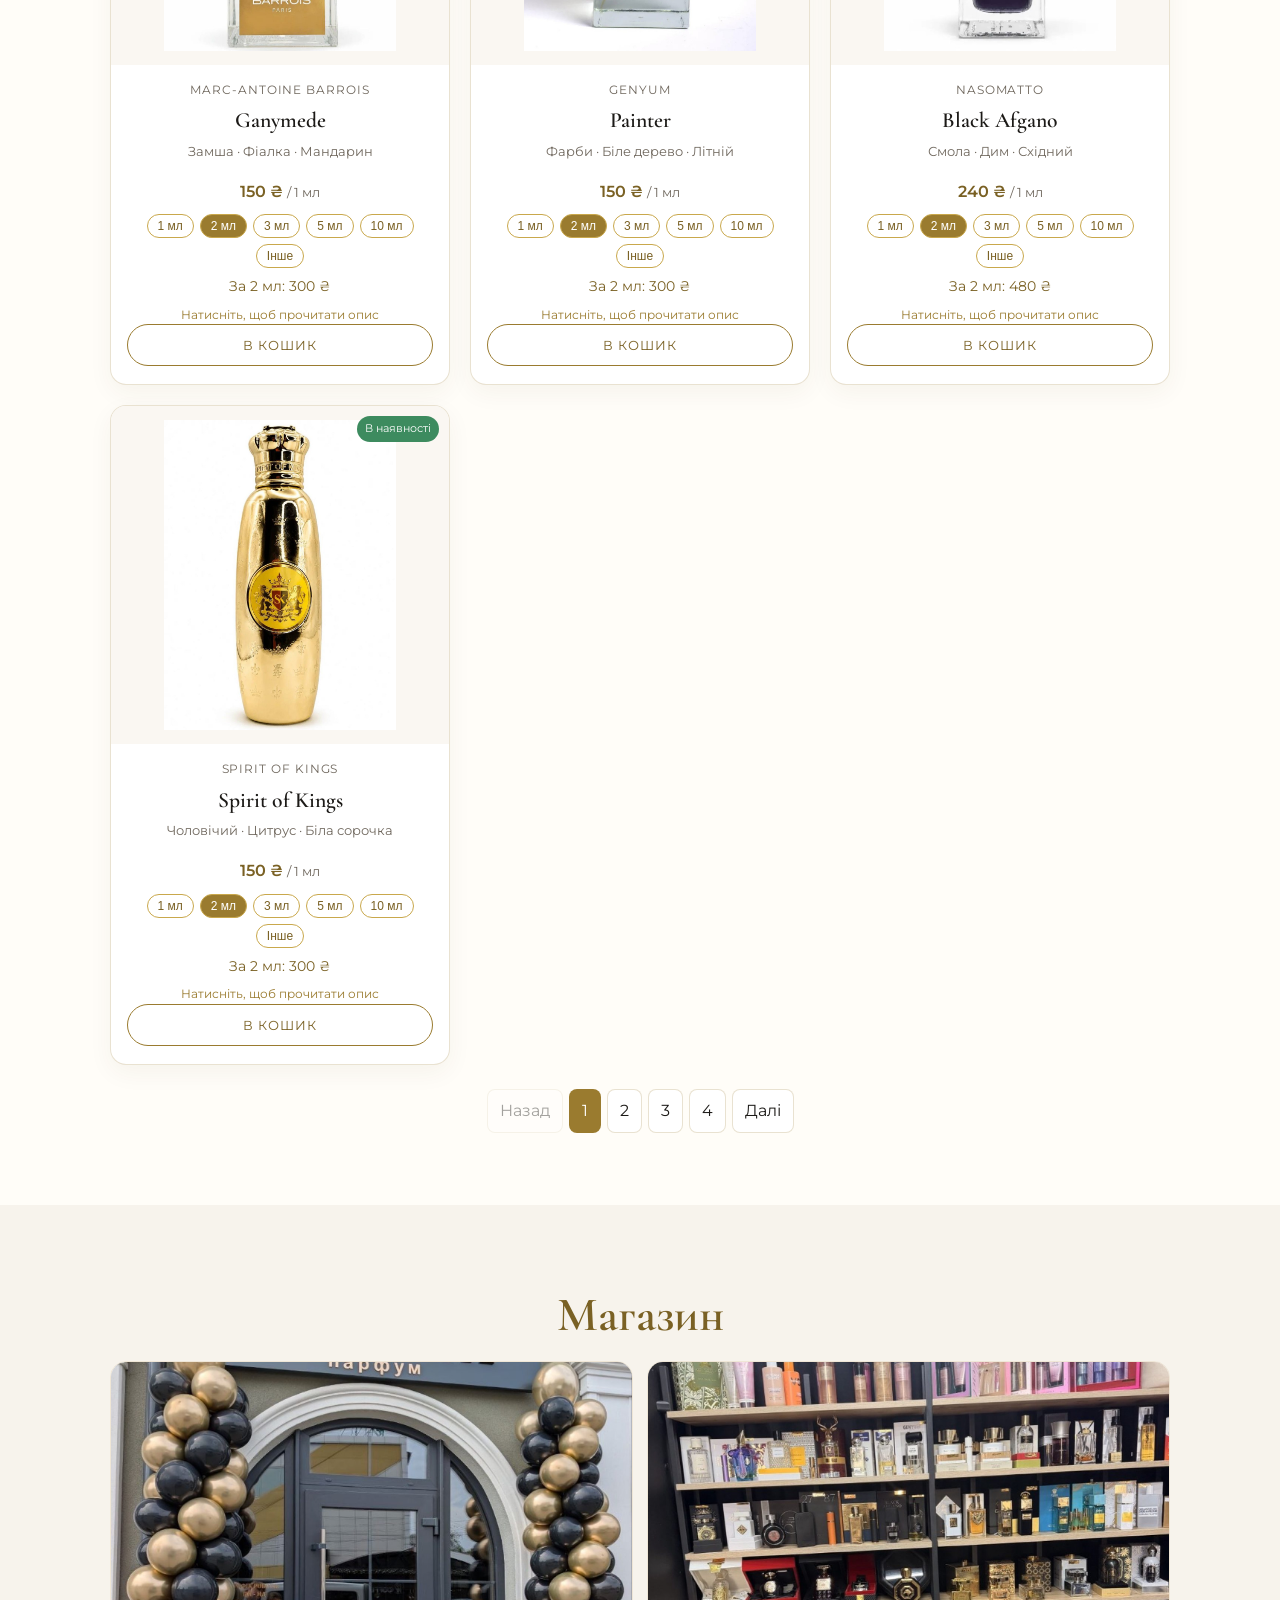
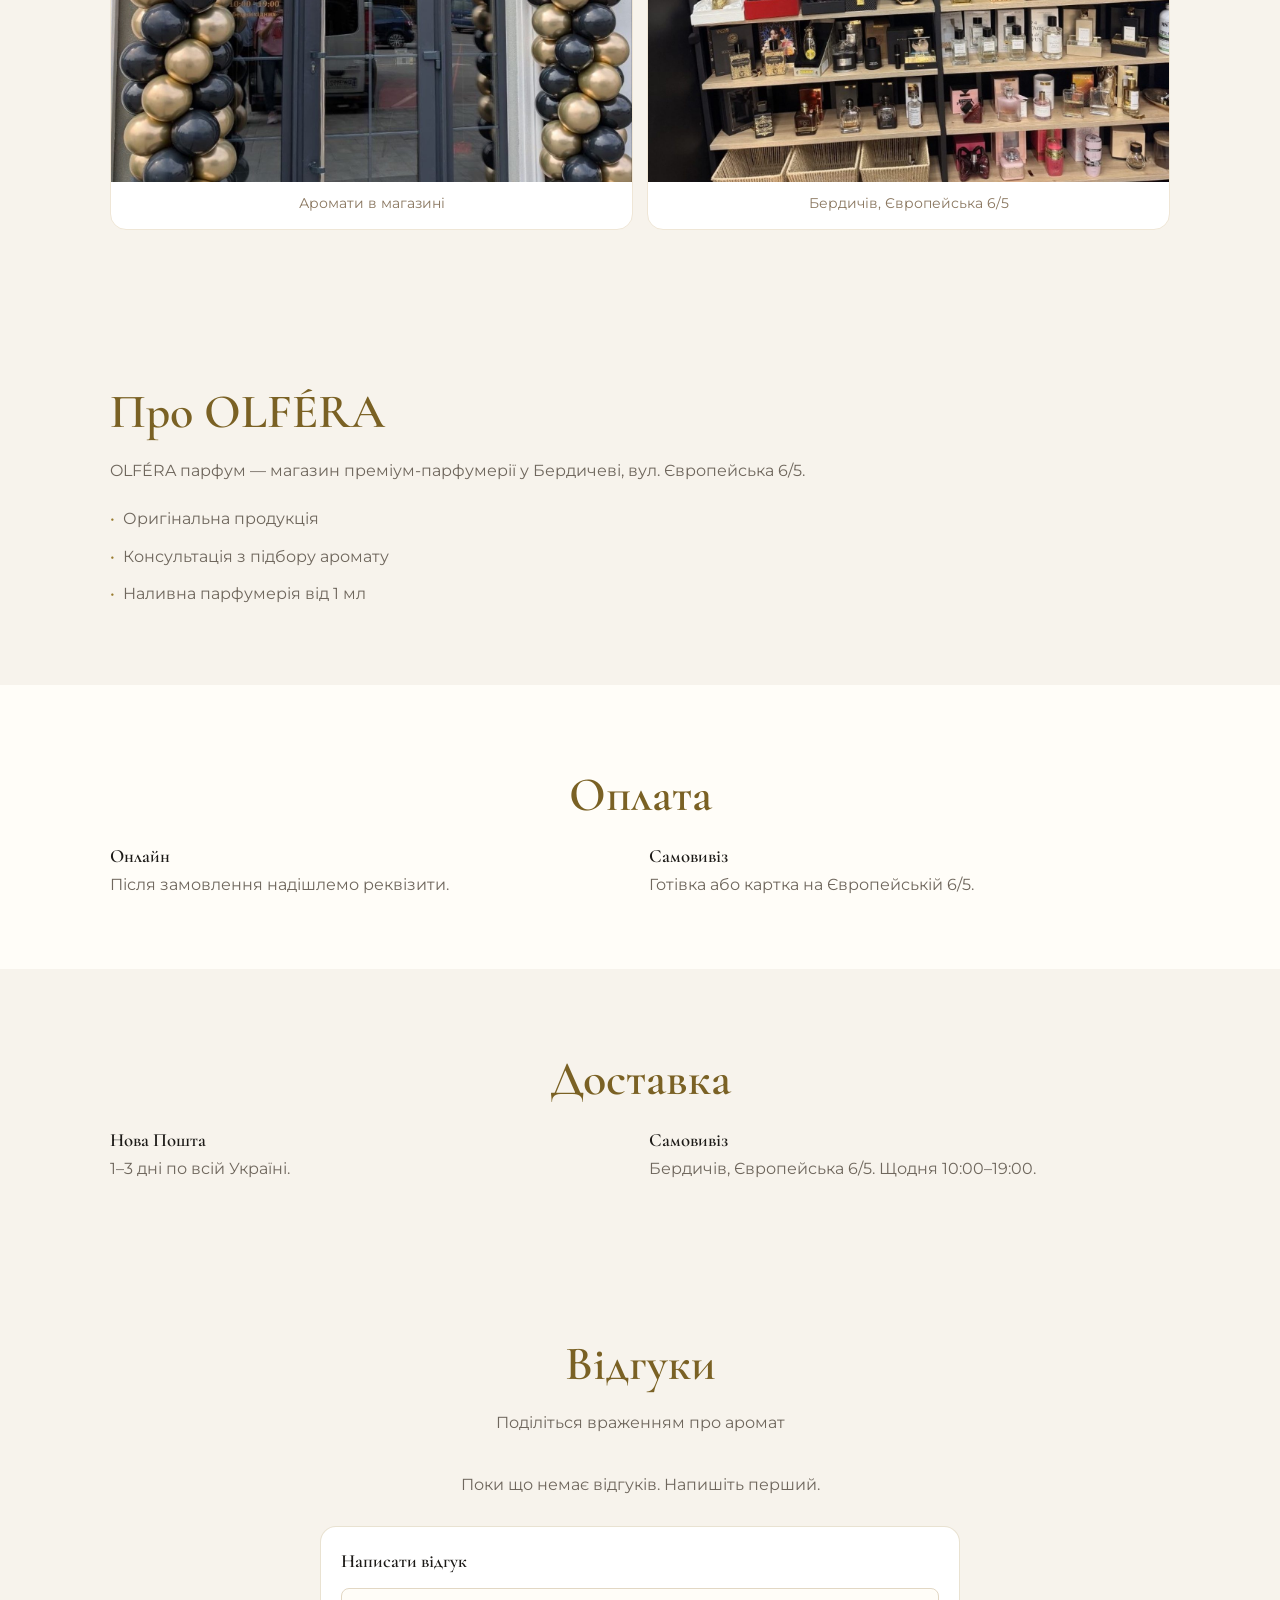
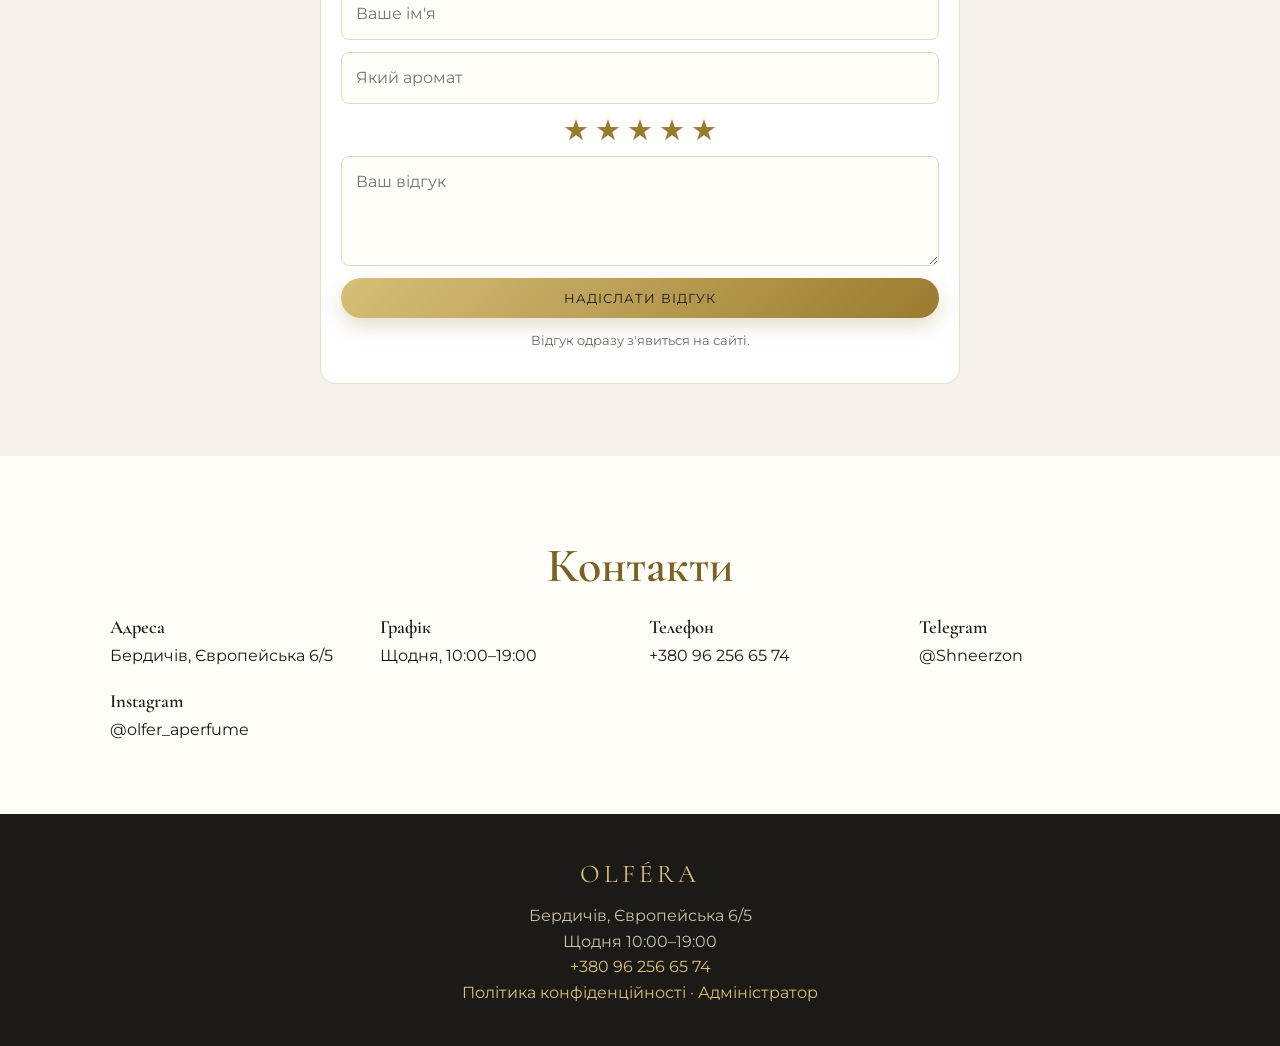
==== commit 858852fc: "Premium how-to-order section: step cards + hero button" ====
--- a/index.html
+++ b/index.html
@@ -9,7 +9,7 @@
 <link rel="preconnect" href="https://fonts.googleapis.com">
 <link rel="preconnect" href="https://fonts.gstatic.com" crossorigin>
 <link href="https://fonts.googleapis.com/css2?family=Cormorant+Garamond:wght@500;600&family=Montserrat:wght@400;500;600&display=swap" rel="stylesheet">
-<link rel="stylesheet" href="styles.css?v=38">
+<link rel="stylesheet" href="styles.css?v=39">
 </head>
 <body>
 <header class="header"><div class="container header-inner"><a href="#" class="logo">OLFÉRA</a><nav class="nav"><a href="#how-to-order">Як замовити</a><a href="#catalog">Каталог</a><a href="#shop">Магазин</a><a href="#about">Про нас</a><a href="#payment">Оплата</a><a href="#delivery">Доставка</a><a href="#reviews">Відгуки</a><a href="#contacts">Контакти</a></nav><div class="header-actions"><button class="cart-btn" id="cart-btn" aria-label="Кошик"><svg width="24" height="24" viewBox="0 0 24 24" fill="none" stroke="currentColor" stroke-width="1.5"><path d="M6 2L3 6v14a2 2 0 002 2h14a2 2 0 002-2V6l-3-4z"></path><line x1="3" y1="6" x2="21" y2="6"></line><path d="M16 10a4 4 0 01-8 0"></path></svg><span class="cart-count" id="cart-count">0</span></button><button class="menu-toggle" aria-label="Меню"><span></span><span></span><span></span></button></div></div></header>
@@ -24,8 +24,46 @@
 <button class="btn btn-gold cart-order-btn" id="cart-order-btn">Замовити в Telegram</button>
 <button class="btn btn-outline cart-order-btn" id="cart-ig-btn">Замовити в Instagram</button>
 <button class="btn btn-outline cart-order-btn" id="cart-wa-btn">Замовити в WhatsApp</button><p class="order-hint" id="order-hint"></p></div></aside>
-<section class="hero"><div class="container hero-content"><h1>OLFÉRA</h1><p class="hero-subtitle">парфум</p><p class="hero-desc">Преміум-парфумерія у Бердичеві.<br>Європейська 6/5 · щодня 10:00–19:00</p><a href="#catalog" class="btn btn-gold">Переглянути каталог</a></div></section>
-<section class="section order-guide" id="how-to-order"><div class="container"><h2 class="section-title">Як замовити</h2><ol class="guide-steps"><li>Оберіть аромат і кількість мілілітрів.</li><li>Натисніть «В кошик» і відкрийте кошик угорі.</li><li>Заповніть контакти і натисніть «Замовити» в Telegram / Instagram / WhatsApp.</li></ol></div></section>
+
+<section class="hero">
+  <div class="container hero-content">
+    <h1>OLFÉRA</h1>
+    <p class="hero-subtitle">парфум</p>
+    <p class="hero-desc">Преміум-парфумерія у Бердичеві.<br>Європейська 6/5 · щодня 10:00–19:00</p>
+    <div class="hero-actions">
+      <a href="#catalog" class="btn btn-gold">Переглянути каталог</a>
+      <a href="#how-to-order" class="btn btn-ghost">Як замовити</a>
+    </div>
+  </div>
+</section>
+
+<section class="section order-guide" id="how-to-order">
+  <div class="container">
+    <h2 class="section-title">Як замовити</h2>
+    <p class="section-subtitle">Три прості кроки — і аромат уже у вас</p>
+    <div class="guide-grid">
+      <article class="guide-card">
+        <div class="guide-num">01</div>
+        <h3>Оберіть аромат</h3>
+        <p>Знайдіть улюблені ноти в каталозі та вкажіть потрібну кількість мілілітрів.</p>
+      </article>
+      <article class="guide-card">
+        <div class="guide-num">02</div>
+        <h3>Додайте в кошик</h3>
+        <p>Натисніть «В кошик», відкрийте його вгорі справа та перевірте замовлення.</p>
+      </article>
+      <article class="guide-card">
+        <div class="guide-num">03</div>
+        <h3>Оформіть замовлення</h3>
+        <p>Залиште контакти та надішліть замовлення в Telegram, Instagram або WhatsApp.</p>
+      </article>
+    </div>
+    <div class="guide-cta">
+      <a href="#catalog" class="btn btn-gold btn-lg">Обрати аромат</a>
+    </div>
+  </div>
+</section>
+
 <section class="section catalog" id="catalog"><div class="container"><h2 class="section-title">Каталог</h2><div class="filter-bar"><input id="search-input" placeholder="Пошук..."><select id="brand-filter"><option value="">Усі бренди</option></select><select id="price-filter"><option value="">Будь-яка ціна</option><option value="0-100">до 100 ₴</option><option value="100-200">100–200 ₴</option><option value="200-500">200–500 ₴</option></select><div id="family-filters"></div><span id="filter-count"></span></div><div class="products-grid" id="products-container"></div><div class="catalog-pager" id="catalog-pager"></div></div></section>
 <section id="shop" class="section"><div class="container"><h2 class="section-title">Магазин</h2><div class="shop-grid"><figure><img src="shop-front.jpg" alt="Магазин OLFÉRA" loading="lazy"><figcaption>Аромати в магазині</figcaption></figure><figure><img src="shop-inside.jpg" alt="Бердичів, Європейська 6/5" loading="lazy"><figcaption>Бердичів, Європейська 6/5</figcaption></figure></div></div></section>
 <section id="about" class="section about"><div class="container about-grid"><div class="about-text"><h2 class="section-title">Про OLFÉRA</h2><p>OLFÉRA парфум — магазин преміум-парфумерії у Бердичеві, вул. Європейська 6/5.</p><ul class="about-list"><li>Оригінальна продукція</li><li>Консультація з підбору аромату</li><li>Наливна парфумерія від 1 мл</li></ul></div></div></section>
@@ -34,6 +72,6 @@
 <section id="reviews" class="section reviews"><div class="container"><h2 class="section-title">Відгуки</h2><p class="section-subtitle">Поділіться враженням про аромат</p><div class="reviews-list" id="reviews-list"></div><form class="review-form" id="review-form"><h3>Написати відгук</h3><input id="review-name" placeholder="Ваше ім'я" required autocomplete="name"><input id="review-product" placeholder="Який аромат" list="review-products"><datalist id="review-products"></datalist><div class="stars" id="review-stars" data-value="5"><button type="button" data-star="1">★</button><button type="button" data-star="2">★</button><button type="button" data-star="3">★</button><button type="button" data-star="4">★</button><button type="button" data-star="5">★</button></div><textarea id="review-text" placeholder="Ваш відгук" required maxlength="500"></textarea><button class="btn btn-gold" type="submit">Надіслати відгук</button><p class="review-note">Відгук одразу з'явиться на сайті.</p><p class="review-status" id="review-status"></p></form></div></section>
 <section id="contacts" class="section contacts"><div class="container"><h2 class="section-title">Контакти</h2><div class="contacts-grid"><div class="contact-card"><h3>Адреса</h3><p>Бердичів, Європейська 6/5</p></div><div class="contact-card"><h3>Графік</h3><p>Щодня, 10:00–19:00</p></div><div class="contact-card"><h3>Телефон</h3><p><a href="tel:+380962566574">+380 96 256 65 74</a></p></div><div class="contact-card"><h3>Telegram</h3><p><a href="https://t.me/Shneerzon">@Shneerzon</a></p></div><div class="contact-card"><h3>Instagram</h3><p><a href="https://instagram.com/olfer_aperfume" target="_blank" rel="noopener">@olfer_aperfume</a></p></div></div></div></section>
 <footer class="footer"><div class="container"><div class="footer-logo">OLFÉRA</div><p>Бердичів, Європейська 6/5</p><p>Щодня 10:00–19:00</p><p><a href="tel:+380962566574">+380 96 256 65 74</a></p><p><a href="privacy.html">Політика конфіденційності</a> · <a href="admin.html">Адміністратор</a></p></div></footer>
-<script src="script.js?v=38"></script>
+<script src="script.js?v=39"></script>
 </body>
 </html>
--- a/styles.css
+++ b/styles.css
@@ -26,10 +26,22 @@
 .btn {
   display: inline-block; padding: 12px 26px; border: none; cursor: pointer;
   font-family: Montserrat, sans-serif; letter-spacing: .08em; text-transform: uppercase; font-size: .82rem;
-}
-.btn-gold { background: linear-gradient(135deg, #d7bf78, var(--gold)); color: #1c1a17; }
-.btn-outline { background: transparent; color: var(--gold-dark); border: 1px solid var(--gold); width: 100%; margin-top: 10px; }
+  border-radius: 999px; transition: transform .15s ease, box-shadow .15s ease, background .15s ease;
+}
+.btn:hover { transform: translateY(-1px); }
+.btn-gold {
+  background: linear-gradient(135deg, #d7bf78, var(--gold)); color: #1c1a17;
+  box-shadow: 0 8px 20px rgba(154, 123, 47, .25);
+}
+.btn-gold:hover { box-shadow: 0 12px 28px rgba(154, 123, 47, .35); }
+.btn-ghost {
+  background: transparent; color: var(--gold-dark);
+  border: 1.5px solid var(--gold);
+}
+.btn-ghost:hover { background: rgba(154, 123, 47, .08); }
+.btn-outline { background: transparent; color: var(--gold-dark); border: 1px solid var(--gold); width: 100%; margin-top: 10px; border-radius: 999px; }
 .btn-outline:disabled { opacity: .45; cursor: not-allowed; }
+.btn-lg { padding: 14px 32px; font-size: .88rem; }
 .header {
   position: fixed; inset: 0 0 auto 0; z-index: 20;
   background: rgba(247, 243, 236, .92); backdrop-filter: blur(10px);
@@ -58,6 +70,65 @@
 .hero h1 { font-size: clamp(3.2rem, 10vw, 6rem); color: var(--gold-dark); letter-spacing: .14em; }
 .hero-subtitle { letter-spacing: .42em; color: var(--gold); margin: 6px 0 18px; font-family: "Cormorant Garamond", serif; font-size: 1.4rem; }
 .hero-desc { color: var(--muted); margin-bottom: 28px; }
+.hero-actions {
+  display: flex; flex-wrap: wrap; gap: 12px; justify-content: center; align-items: center;
+}
+.hero-actions .btn { min-width: 180px; text-align: center; }
+
+/* How to order — premium steps */
+.order-guide {
+  background: linear-gradient(180deg, #fffdf8 0%, #f7f3ec 100%);
+}
+.guide-grid {
+  display: grid;
+  grid-template-columns: repeat(3, 1fr);
+  gap: 20px;
+  max-width: 960px;
+  margin: 0 auto;
+}
+.guide-card {
+  background: #fff;
+  border: 1px solid var(--line);
+  border-radius: 20px;
+  padding: 28px 22px 30px;
+  text-align: center;
+  box-shadow: 0 10px 30px rgba(80, 60, 20, .06);
+  transition: transform .2s ease, box-shadow .2s ease;
+}
+.guide-card:hover {
+  transform: translateY(-4px);
+  box-shadow: 0 16px 40px rgba(80, 60, 20, .1);
+}
+.guide-num {
+  font-family: "Cormorant Garamond", serif;
+  font-size: 2.4rem;
+  font-weight: 600;
+  color: var(--gold);
+  letter-spacing: .08em;
+  line-height: 1;
+  margin-bottom: 14px;
+}
+.guide-card h3 {
+  font-size: 1.35rem;
+  color: var(--ink);
+  margin-bottom: 10px;
+}
+.guide-card p {
+  color: var(--muted);
+  font-size: .92rem;
+  line-height: 1.65;
+  max-width: 260px;
+  margin: 0 auto;
+}
+.guide-cta {
+  text-align: center;
+  margin-top: 36px;
+}
+@media (max-width: 800px) {
+  .guide-grid { grid-template-columns: 1fr; max-width: 400px; }
+  .guide-card { padding: 24px 20px; }
+}
+
 .catalog { background: #fffdf8; }
 .products-grid {
   display: grid;
@@ -95,6 +166,7 @@
   .products-grid { grid-template-columns: 1fr 1fr; gap: 10px; }
   .product-card .product-notes { display: none; }
   .product-card .tap-hint { display: none; }
+  .hero-actions .btn { min-width: 140px; width: 100%; max-width: 260px; }
 }
 @media (min-width: 901px) {
   .menu-toggle { display: none !important; }
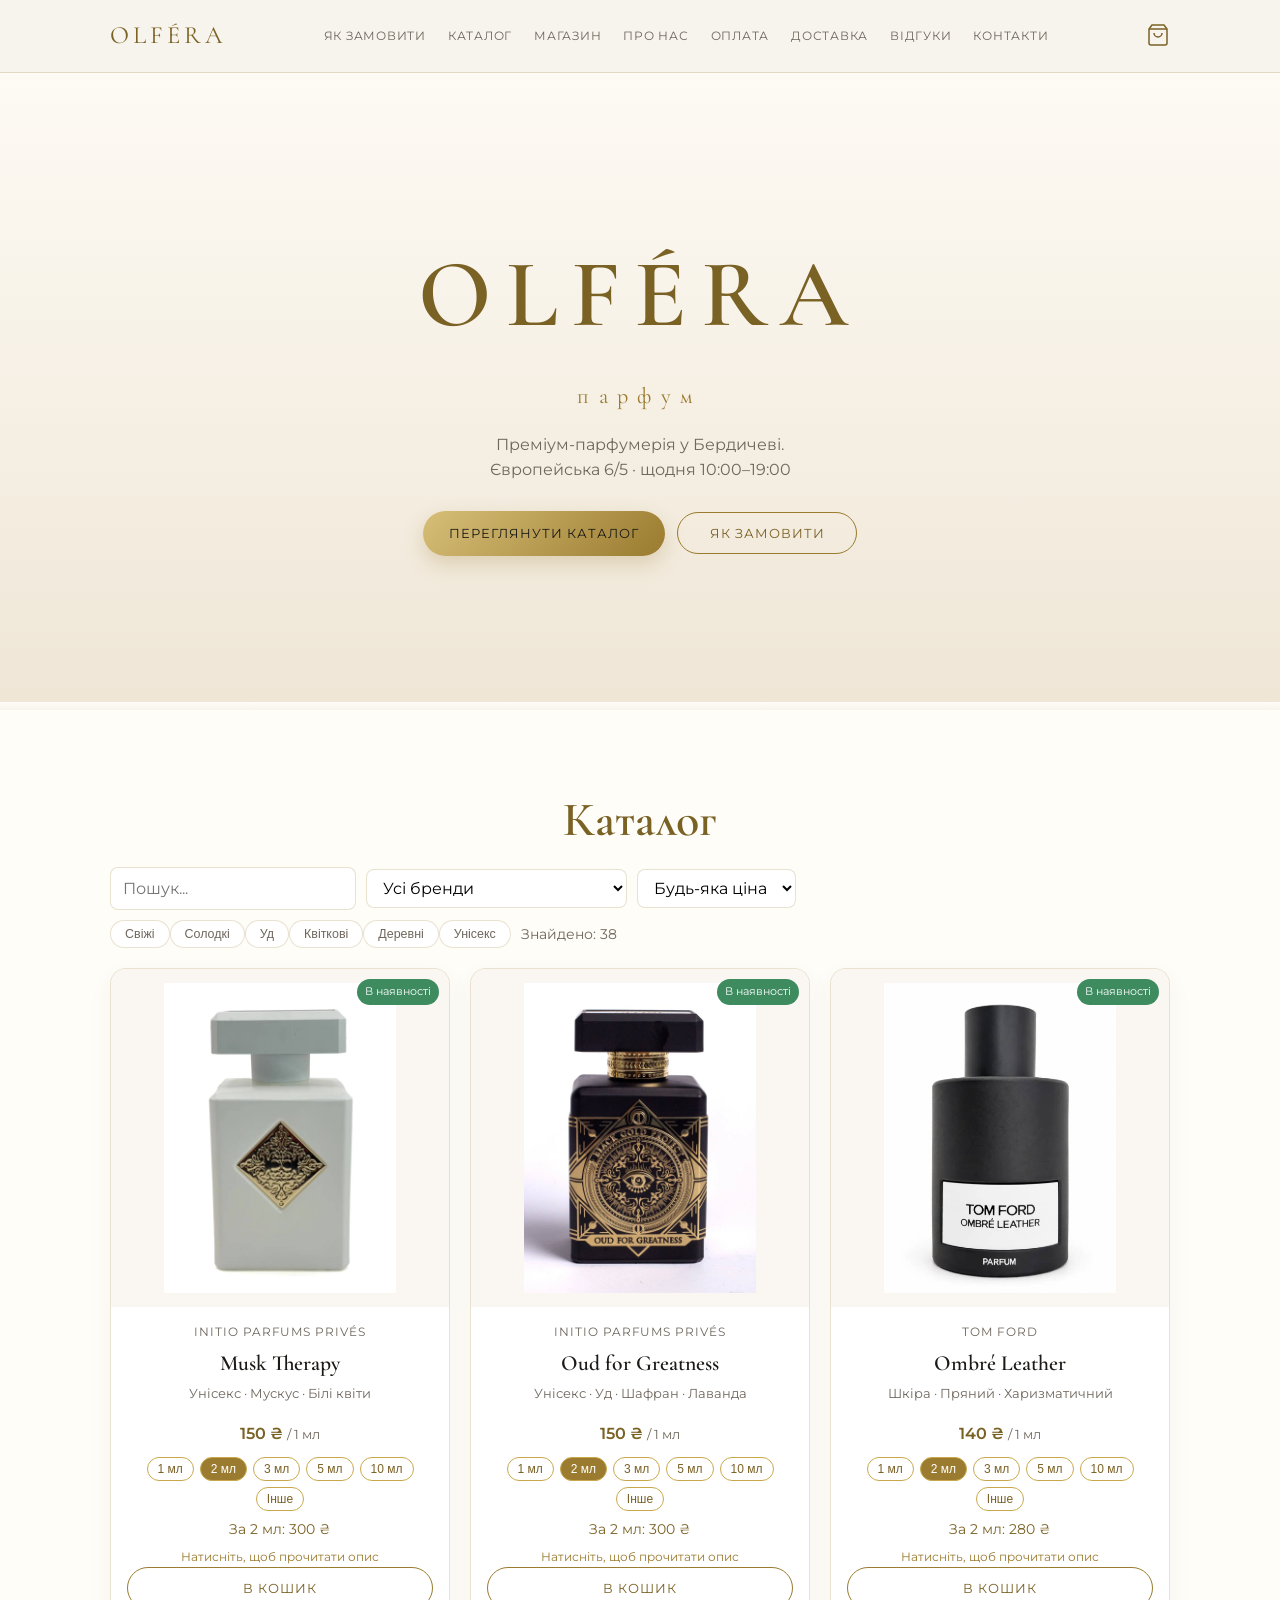
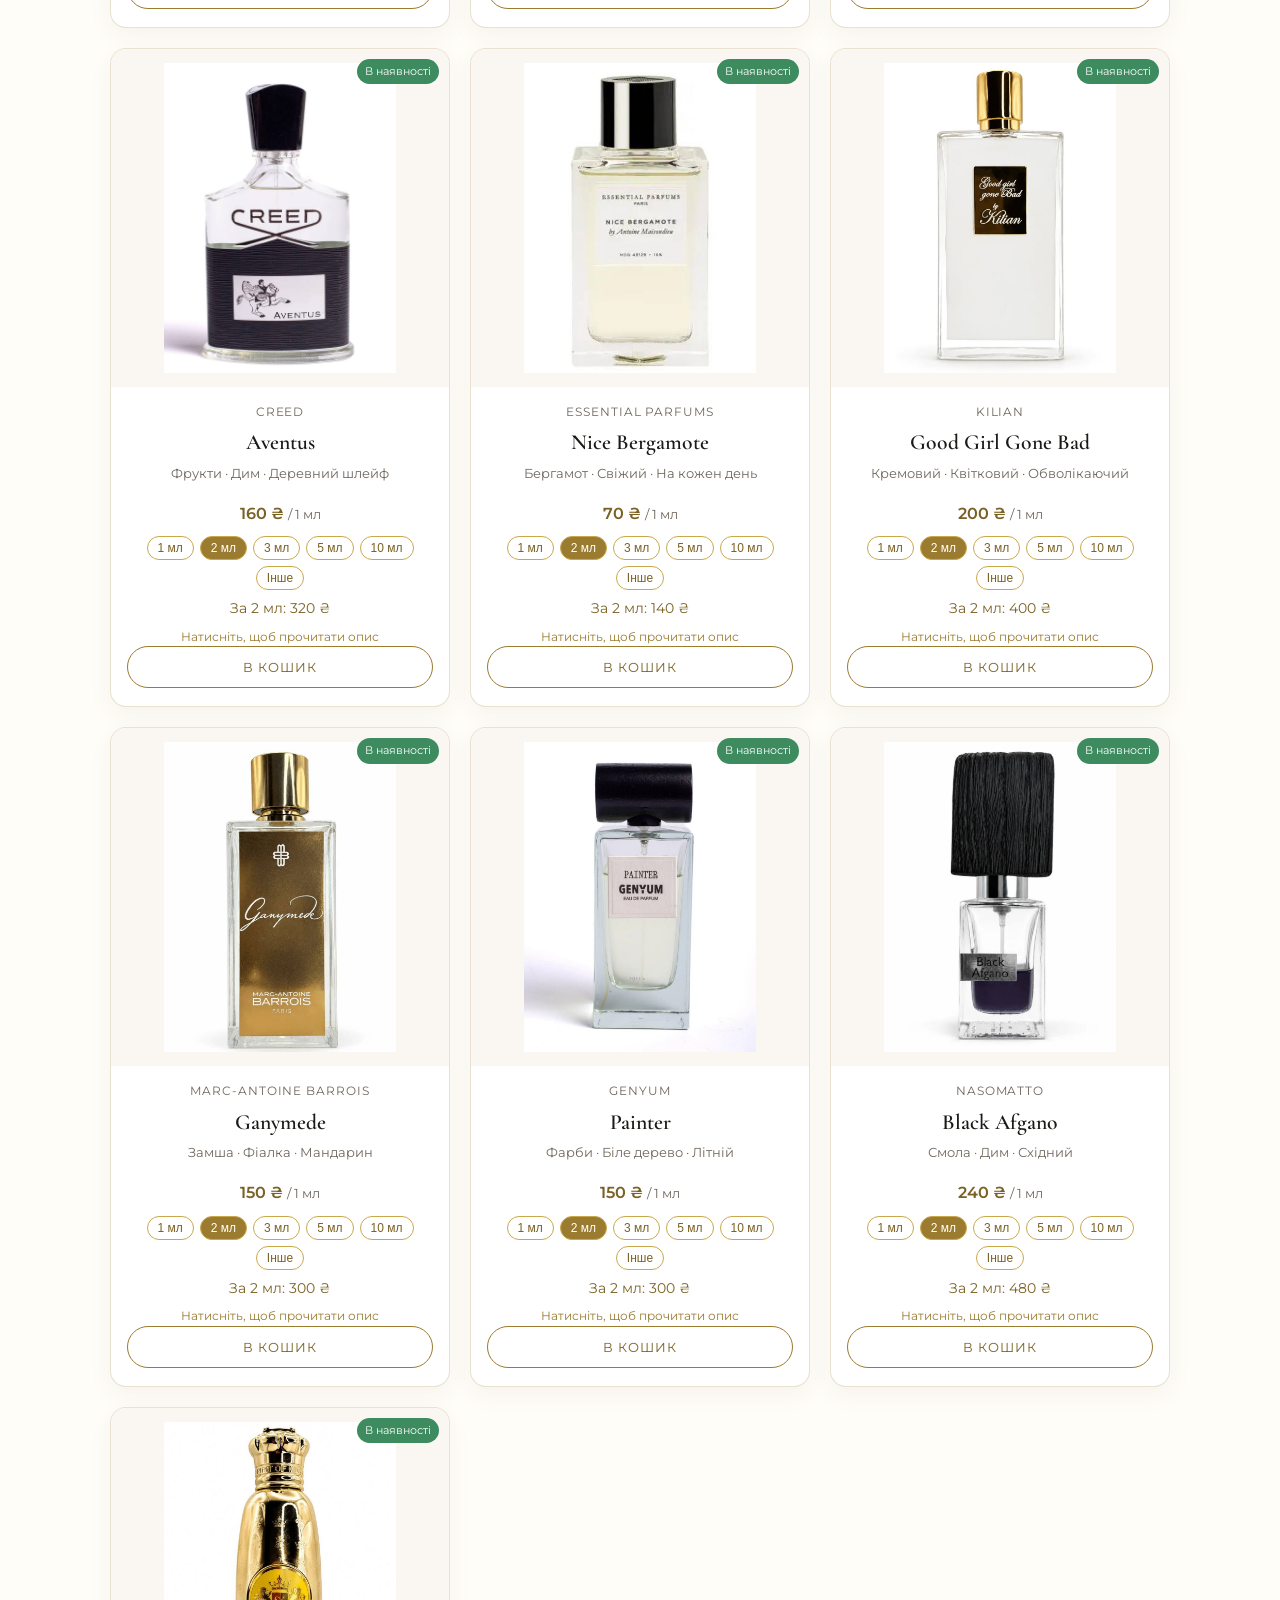
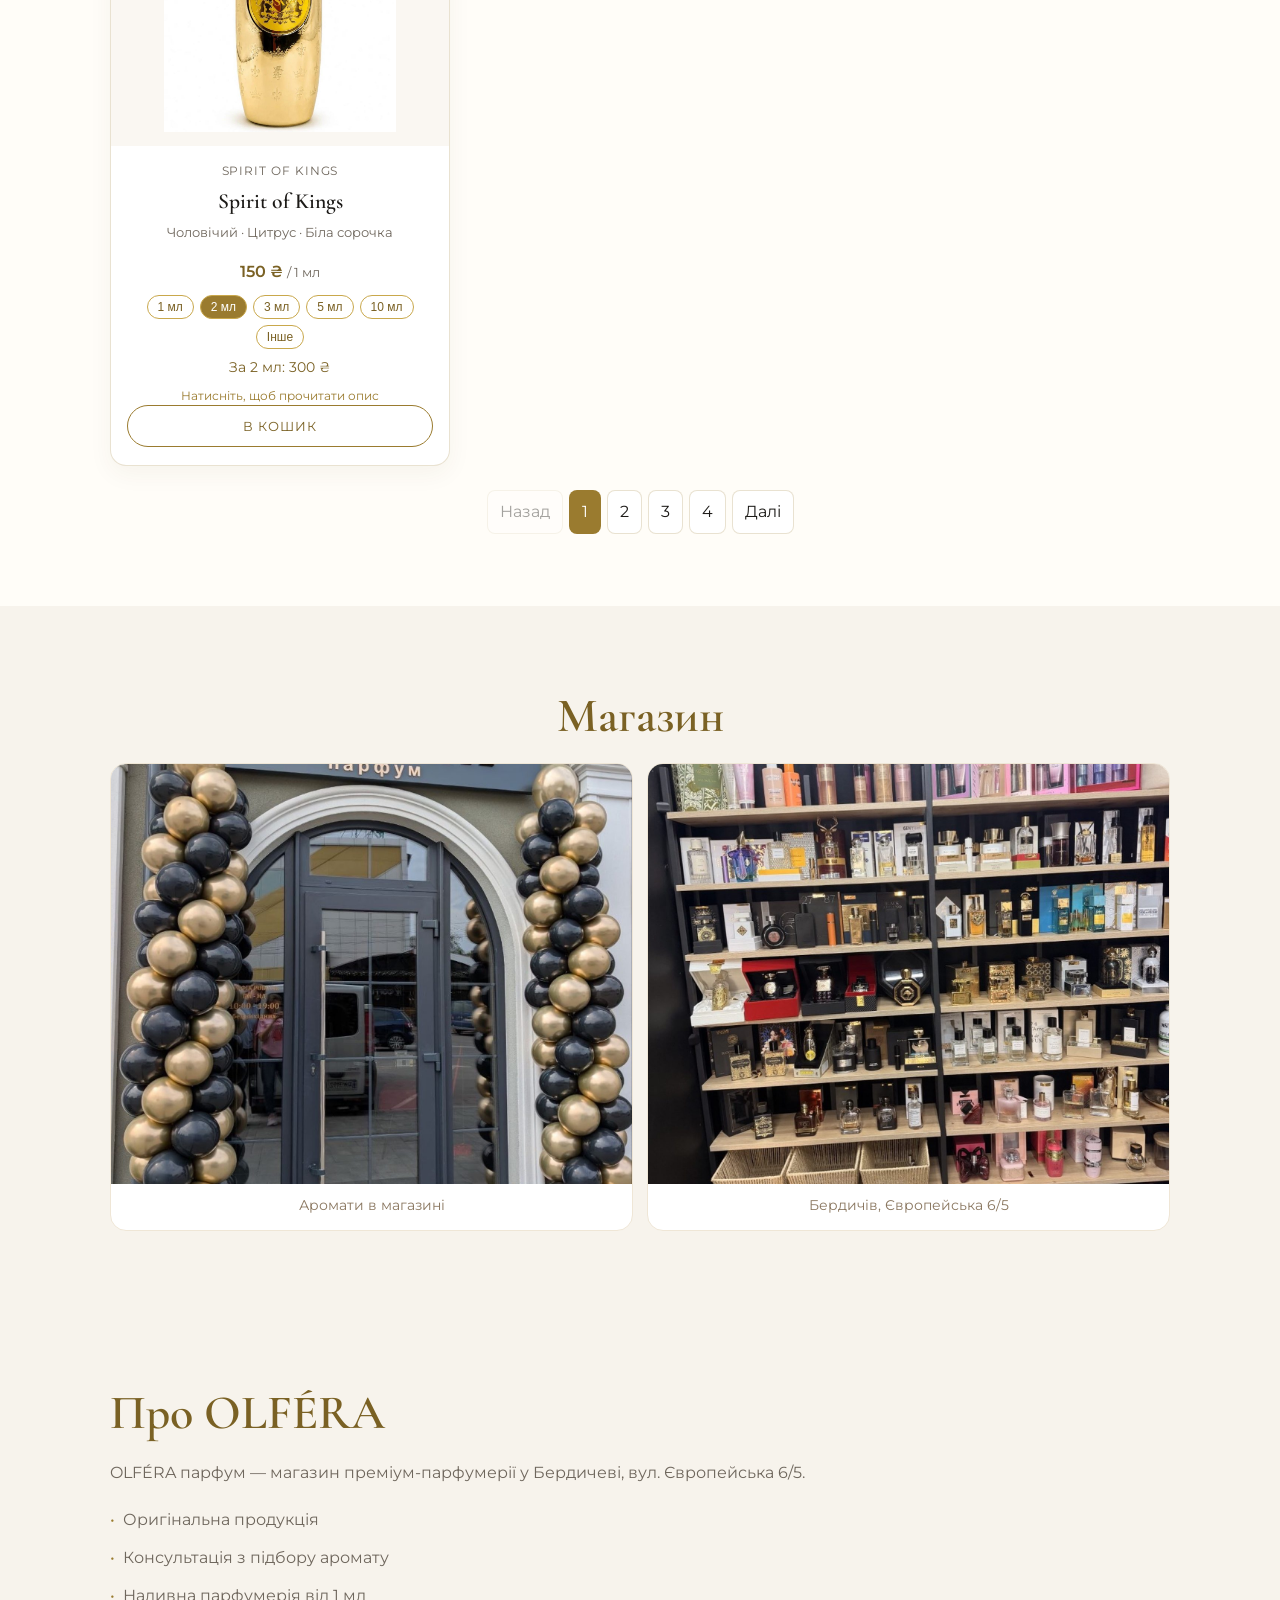
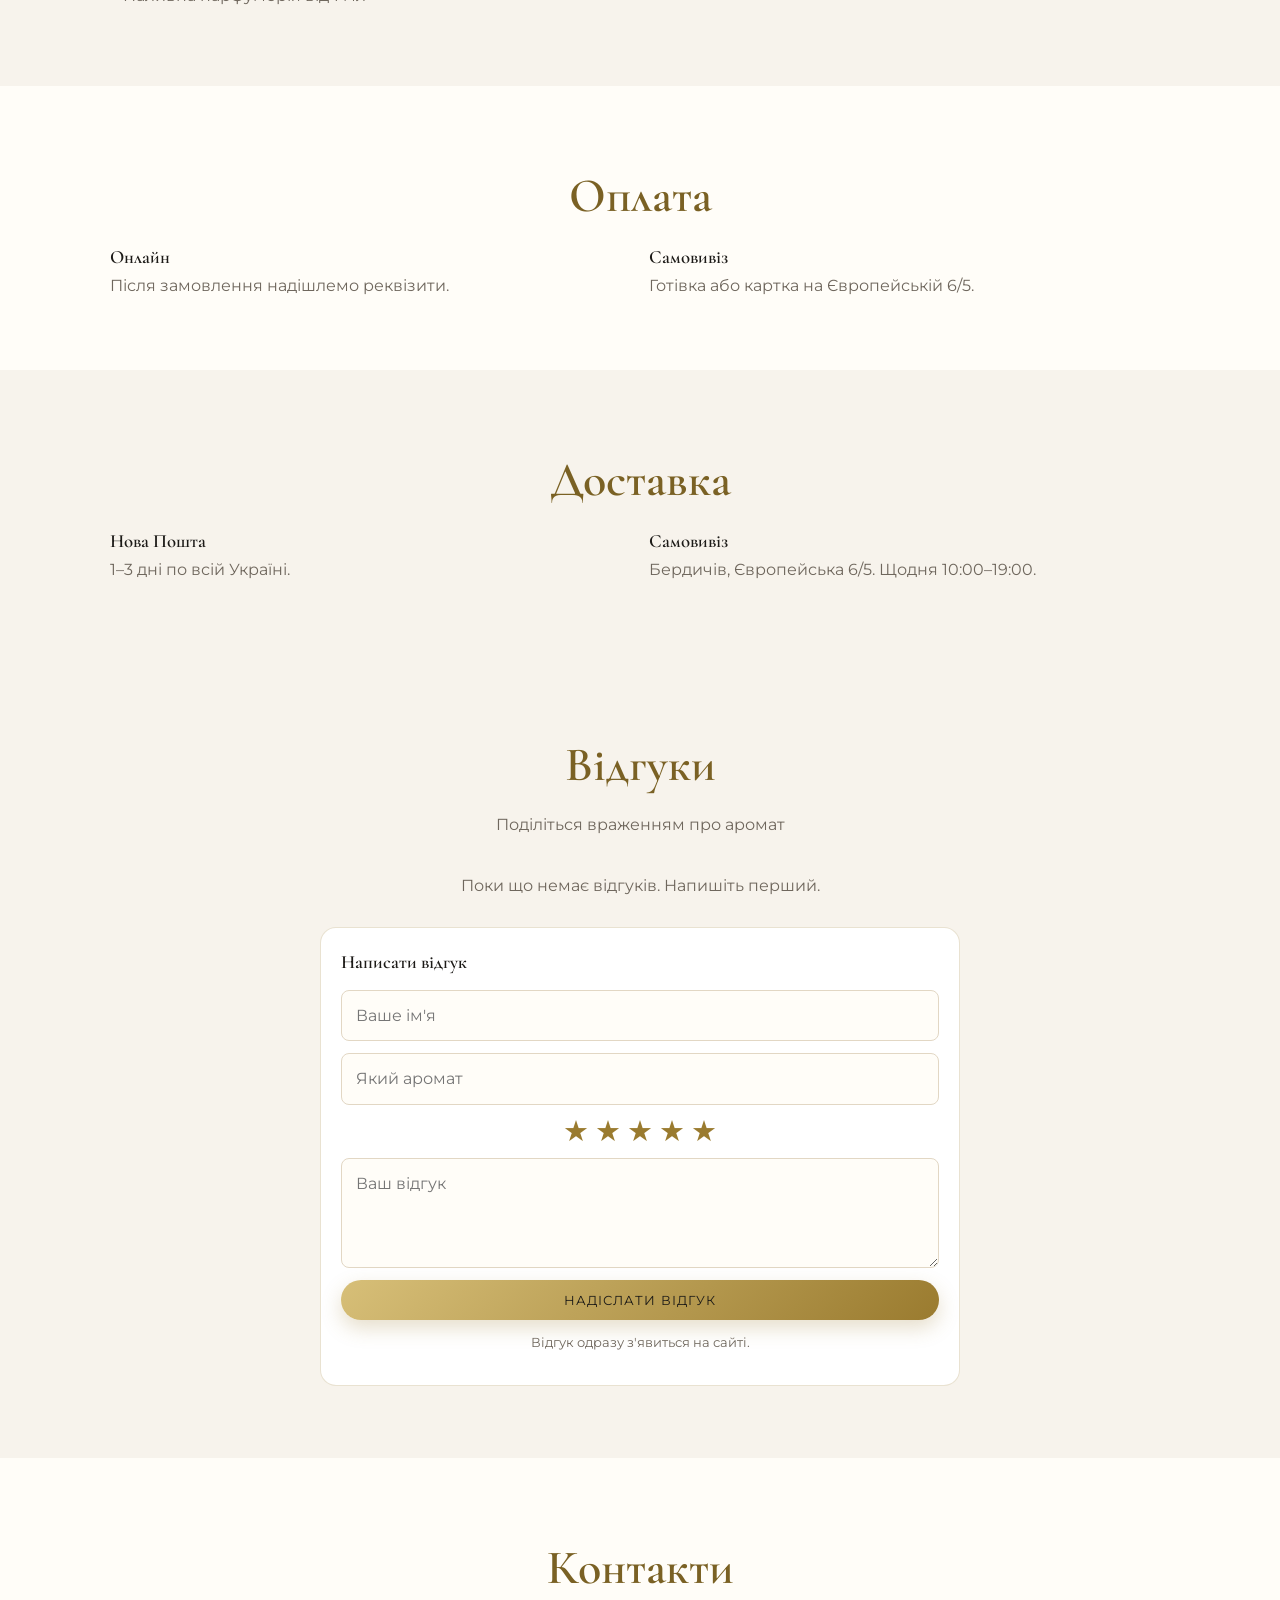
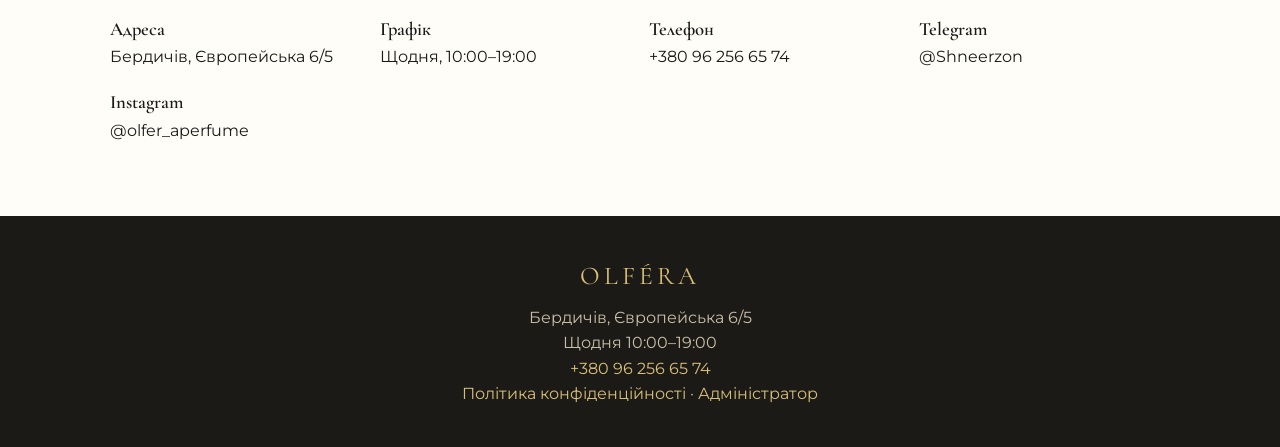
==== commit a264e53a: "How-to-order as expandable accordion" ====
--- a/index.html
+++ b/index.html
@@ -9,10 +9,10 @@
 <link rel="preconnect" href="https://fonts.googleapis.com">
 <link rel="preconnect" href="https://fonts.gstatic.com" crossorigin>
 <link href="https://fonts.googleapis.com/css2?family=Cormorant+Garamond:wght@500;600&family=Montserrat:wght@400;500;600&display=swap" rel="stylesheet">
-<link rel="stylesheet" href="styles.css?v=39">
+<link rel="stylesheet" href="styles.css?v=40">
 </head>
 <body>
-<header class="header"><div class="container header-inner"><a href="#" class="logo">OLFÉRA</a><nav class="nav"><a href="#how-to-order">Як замовити</a><a href="#catalog">Каталог</a><a href="#shop">Магазин</a><a href="#about">Про нас</a><a href="#payment">Оплата</a><a href="#delivery">Доставка</a><a href="#reviews">Відгуки</a><a href="#contacts">Контакти</a></nav><div class="header-actions"><button class="cart-btn" id="cart-btn" aria-label="Кошик"><svg width="24" height="24" viewBox="0 0 24 24" fill="none" stroke="currentColor" stroke-width="1.5"><path d="M6 2L3 6v14a2 2 0 002 2h14a2 2 0 002-2V6l-3-4z"></path><line x1="3" y1="6" x2="21" y2="6"></line><path d="M16 10a4 4 0 01-8 0"></path></svg><span class="cart-count" id="cart-count">0</span></button><button class="menu-toggle" aria-label="Меню"><span></span><span></span><span></span></button></div></div></header>
+<header class="header"><div class="container header-inner"><a href="#" class="logo">OLFÉRA</a><nav class="nav"><a href="#how-to-order" data-open-guide>Як замовити</a><a href="#catalog">Каталог</a><a href="#shop">Магазин</a><a href="#about">Про нас</a><a href="#payment">Оплата</a><a href="#delivery">Доставка</a><a href="#reviews">Відгуки</a><a href="#contacts">Контакти</a></nav><div class="header-actions"><button class="cart-btn" id="cart-btn" aria-label="Кошик"><svg width="24" height="24" viewBox="0 0 24 24" fill="none" stroke="currentColor" stroke-width="1.5"><path d="M6 2L3 6v14a2 2 0 002 2h14a2 2 0 002-2V6l-3-4z"></path><line x1="3" y1="6" x2="21" y2="6"></line><path d="M16 10a4 4 0 01-8 0"></path></svg><span class="cart-count" id="cart-count">0</span></button><button class="menu-toggle" aria-label="Меню"><span></span><span></span><span></span></button></div></div></header>
 <div class="cart-overlay" id="cart-overlay"></div>
 <aside class="cart-sidebar" id="cart-sidebar"><div class="cart-header"><h3>Кошик</h3><button class="cart-close" id="cart-close">&times;</button></div><div class="cart-items" id="cart-items"></div><div class="cart-footer"><div class="cart-total"><span>Разом:</span><strong id="cart-total-price">0 ₴</strong></div>
 <div class="order-fields">
@@ -32,34 +32,35 @@
     <p class="hero-desc">Преміум-парфумерія у Бердичеві.<br>Європейська 6/5 · щодня 10:00–19:00</p>
     <div class="hero-actions">
       <a href="#catalog" class="btn btn-gold">Переглянути каталог</a>
-      <a href="#how-to-order" class="btn btn-ghost">Як замовити</a>
+      <button type="button" class="btn btn-ghost" id="guide-toggle" aria-expanded="false" aria-controls="guide-panel">Як замовити</button>
     </div>
   </div>
 </section>
 
-<section class="section order-guide" id="how-to-order">
+<section class="order-guide" id="how-to-order">
   <div class="container">
-    <h2 class="section-title">Як замовити</h2>
-    <p class="section-subtitle">Три прості кроки — і аромат уже у вас</p>
-    <div class="guide-grid">
-      <article class="guide-card">
-        <div class="guide-num">01</div>
-        <h3>Оберіть аромат</h3>
-        <p>Знайдіть улюблені ноти в каталозі та вкажіть потрібну кількість мілілітрів.</p>
-      </article>
-      <article class="guide-card">
-        <div class="guide-num">02</div>
-        <h3>Додайте в кошик</h3>
-        <p>Натисніть «В кошик», відкрийте його вгорі справа та перевірте замовлення.</p>
-      </article>
-      <article class="guide-card">
-        <div class="guide-num">03</div>
-        <h3>Оформіть замовлення</h3>
-        <p>Залиште контакти та надішліть замовлення в Telegram, Instagram або WhatsApp.</p>
-      </article>
-    </div>
-    <div class="guide-cta">
-      <a href="#catalog" class="btn btn-gold btn-lg">Обрати аромат</a>
+    <div class="guide-panel" id="guide-panel" hidden>
+      <p class="guide-lead">Три прості кроки — і аромат уже у вас</p>
+      <div class="guide-grid">
+        <article class="guide-card">
+          <div class="guide-num">01</div>
+          <h3>Оберіть аромат</h3>
+          <p>Знайдіть улюблені ноти в каталозі та вкажіть потрібну кількість мілілітрів.</p>
+        </article>
+        <article class="guide-card">
+          <div class="guide-num">02</div>
+          <h3>Додайте в кошик</h3>
+          <p>Натисніть «В кошик», відкрийте його вгорі справа та перевірте замовлення.</p>
+        </article>
+        <article class="guide-card">
+          <div class="guide-num">03</div>
+          <h3>Оформіть замовлення</h3>
+          <p>Залиште контакти та надішліть замовлення в Telegram, Instagram або WhatsApp.</p>
+        </article>
+      </div>
+      <div class="guide-cta">
+        <a href="#catalog" class="btn btn-gold btn-lg">Обрати аромат</a>
+      </div>
     </div>
   </div>
 </section>
@@ -72,6 +73,44 @@
 <section id="reviews" class="section reviews"><div class="container"><h2 class="section-title">Відгуки</h2><p class="section-subtitle">Поділіться враженням про аромат</p><div class="reviews-list" id="reviews-list"></div><form class="review-form" id="review-form"><h3>Написати відгук</h3><input id="review-name" placeholder="Ваше ім'я" required autocomplete="name"><input id="review-product" placeholder="Який аромат" list="review-products"><datalist id="review-products"></datalist><div class="stars" id="review-stars" data-value="5"><button type="button" data-star="1">★</button><button type="button" data-star="2">★</button><button type="button" data-star="3">★</button><button type="button" data-star="4">★</button><button type="button" data-star="5">★</button></div><textarea id="review-text" placeholder="Ваш відгук" required maxlength="500"></textarea><button class="btn btn-gold" type="submit">Надіслати відгук</button><p class="review-note">Відгук одразу з'явиться на сайті.</p><p class="review-status" id="review-status"></p></form></div></section>
 <section id="contacts" class="section contacts"><div class="container"><h2 class="section-title">Контакти</h2><div class="contacts-grid"><div class="contact-card"><h3>Адреса</h3><p>Бердичів, Європейська 6/5</p></div><div class="contact-card"><h3>Графік</h3><p>Щодня, 10:00–19:00</p></div><div class="contact-card"><h3>Телефон</h3><p><a href="tel:+380962566574">+380 96 256 65 74</a></p></div><div class="contact-card"><h3>Telegram</h3><p><a href="https://t.me/Shneerzon">@Shneerzon</a></p></div><div class="contact-card"><h3>Instagram</h3><p><a href="https://instagram.com/olfer_aperfume" target="_blank" rel="noopener">@olfer_aperfume</a></p></div></div></div></section>
 <footer class="footer"><div class="container"><div class="footer-logo">OLFÉRA</div><p>Бердичів, Європейська 6/5</p><p>Щодня 10:00–19:00</p><p><a href="tel:+380962566574">+380 96 256 65 74</a></p><p><a href="privacy.html">Політика конфіденційності</a> · <a href="admin.html">Адміністратор</a></p></div></footer>
-<script src="script.js?v=39"></script>
+<script src="script.js?v=40"></script>
+<script>
+(function () {
+  var btn = document.getElementById('guide-toggle');
+  var panel = document.getElementById('guide-panel');
+  if (!btn || !panel) return;
+
+  function openGuide() {
+    panel.hidden = false;
+    btn.setAttribute('aria-expanded', 'true');
+    btn.classList.add('is-open');
+    panel.classList.add('is-open');
+  }
+  function closeGuide() {
+    panel.hidden = true;
+    btn.setAttribute('aria-expanded', 'false');
+    btn.classList.remove('is-open');
+    panel.classList.remove('is-open');
+  }
+  function toggleGuide() {
+    if (panel.hidden) openGuide();
+    else closeGuide();
+  }
+
+  btn.addEventListener('click', toggleGuide);
+
+  document.querySelectorAll('[data-open-guide]').forEach(function (link) {
+    link.addEventListener('click', function (e) {
+      e.preventDefault();
+      openGuide();
+      document.getElementById('how-to-order').scrollIntoView({ behavior: 'smooth', block: 'start' });
+      var nav = document.querySelector('.nav');
+      if (nav) nav.classList.remove('open');
+    });
+  });
+
+  if (location.hash === '#how-to-order') openGuide();
+})();
+</script>
 </body>
 </html>
--- a/styles.css
+++ b/styles.css
@@ -39,6 +39,11 @@
   border: 1.5px solid var(--gold);
 }
 .btn-ghost:hover { background: rgba(154, 123, 47, .08); }
+.btn-ghost.is-open {
+  background: var(--gold);
+  color: #fff;
+  border-color: var(--gold);
+}
 .btn-outline { background: transparent; color: var(--gold-dark); border: 1px solid var(--gold); width: 100%; margin-top: 10px; border-radius: 999px; }
 .btn-outline:disabled { opacity: .45; cursor: not-allowed; }
 .btn-lg { padding: 14px 32px; font-size: .88rem; }
@@ -75,9 +80,27 @@
 }
 .hero-actions .btn { min-width: 180px; text-align: center; }
 
-/* How to order — premium steps */
+/* How to order — accordion */
 .order-guide {
   background: linear-gradient(180deg, #fffdf8 0%, #f7f3ec 100%);
+  padding: 0 0 8px;
+}
+.guide-panel {
+  padding: 12px 0 48px;
+  animation: guideIn .35s ease;
+}
+.guide-panel[hidden] {
+  display: none !important;
+}
+@keyframes guideIn {
+  from { opacity: 0; transform: translateY(-12px); }
+  to { opacity: 1; transform: translateY(0); }
+}
+.guide-lead {
+  text-align: center;
+  color: var(--muted);
+  margin-bottom: 28px;
+  font-size: 1rem;
 }
 .guide-grid {
   display: grid;
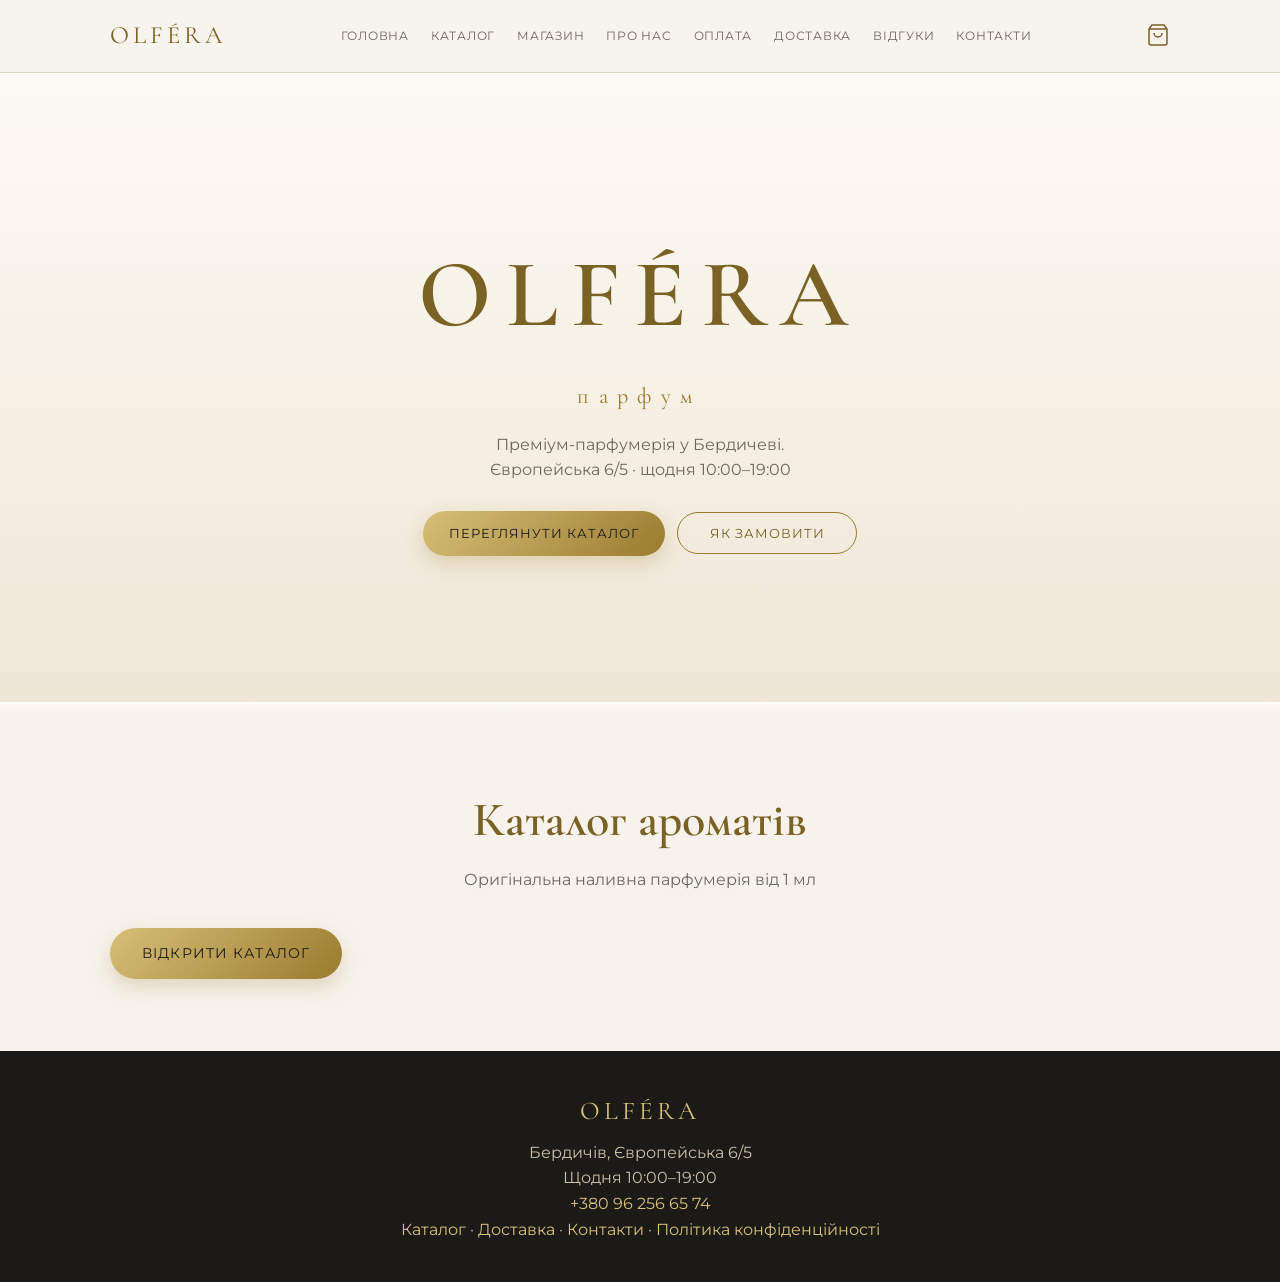
==== commit 4085968c: "Multi-page site: home, catalog, shop, about, payment, delivery, reviews, contacts" ====
--- a/index.html
+++ b/index.html
@@ -9,10 +9,21 @@
 <link rel="preconnect" href="https://fonts.googleapis.com">
 <link rel="preconnect" href="https://fonts.gstatic.com" crossorigin>
 <link href="https://fonts.googleapis.com/css2?family=Cormorant+Garamond:wght@500;600&family=Montserrat:wght@400;500;600&display=swap" rel="stylesheet">
-<link rel="stylesheet" href="styles.css?v=40">
+<link rel="stylesheet" href="styles.css?v=50">
 </head>
 <body>
-<header class="header"><div class="container header-inner"><a href="#" class="logo">OLFÉRA</a><nav class="nav"><a href="#how-to-order" data-open-guide>Як замовити</a><a href="#catalog">Каталог</a><a href="#shop">Магазин</a><a href="#about">Про нас</a><a href="#payment">Оплата</a><a href="#delivery">Доставка</a><a href="#reviews">Відгуки</a><a href="#contacts">Контакти</a></nav><div class="header-actions"><button class="cart-btn" id="cart-btn" aria-label="Кошик"><svg width="24" height="24" viewBox="0 0 24 24" fill="none" stroke="currentColor" stroke-width="1.5"><path d="M6 2L3 6v14a2 2 0 002 2h14a2 2 0 002-2V6l-3-4z"></path><line x1="3" y1="6" x2="21" y2="6"></line><path d="M16 10a4 4 0 01-8 0"></path></svg><span class="cart-count" id="cart-count">0</span></button><button class="menu-toggle" aria-label="Меню"><span></span><span></span><span></span></button></div></div></header>
+<header class="header"><div class="container header-inner"><a href="index.html" class="logo">OLFÉRA</a>
+<nav class="nav">
+<a href="index.html" class="active">Головна</a>
+<a href="catalog.html">Каталог</a>
+<a href="shop.html">Магазин</a>
+<a href="about.html">Про нас</a>
+<a href="payment.html">Оплата</a>
+<a href="delivery.html">Доставка</a>
+<a href="reviews.html">Відгуки</a>
+<a href="contacts.html">Контакти</a>
+</nav>
+<div class="header-actions"><button class="cart-btn" id="cart-btn" aria-label="Кошик"><svg width="24" height="24" viewBox="0 0 24 24" fill="none" stroke="currentColor" stroke-width="1.5"><path d="M6 2L3 6v14a2 2 0 002 2h14a2 2 0 002-2V6l-3-4z"></path><line x1="3" y1="6" x2="21" y2="6"></line><path d="M16 10a4 4 0 01-8 0"></path></svg><span class="cart-count" id="cart-count">0</span></button><button class="menu-toggle" aria-label="Меню"><span></span><span></span><span></span></button></div></div></header>
 <div class="cart-overlay" id="cart-overlay"></div>
 <aside class="cart-sidebar" id="cart-sidebar"><div class="cart-header"><h3>Кошик</h3><button class="cart-close" id="cart-close">&times;</button></div><div class="cart-items" id="cart-items"></div><div class="cart-footer"><div class="cart-total"><span>Разом:</span><strong id="cart-total-price">0 ₴</strong></div>
 <div class="order-fields">
@@ -31,7 +42,7 @@
     <p class="hero-subtitle">парфум</p>
     <p class="hero-desc">Преміум-парфумерія у Бердичеві.<br>Європейська 6/5 · щодня 10:00–19:00</p>
     <div class="hero-actions">
-      <a href="#catalog" class="btn btn-gold">Переглянути каталог</a>
+      <a href="catalog.html" class="btn btn-gold">Переглянути каталог</a>
       <button type="button" class="btn btn-ghost" id="guide-toggle" aria-expanded="false" aria-controls="guide-panel">Як замовити</button>
     </div>
   </div>
@@ -59,56 +70,52 @@
         </article>
       </div>
       <div class="guide-cta">
-        <a href="#catalog" class="btn btn-gold btn-lg">Обрати аромат</a>
+        <a href="catalog.html" class="btn btn-gold btn-lg">Обрати аромат</a>
       </div>
     </div>
   </div>
 </section>
 
-<section class="section catalog" id="catalog"><div class="container"><h2 class="section-title">Каталог</h2><div class="filter-bar"><input id="search-input" placeholder="Пошук..."><select id="brand-filter"><option value="">Усі бренди</option></select><select id="price-filter"><option value="">Будь-яка ціна</option><option value="0-100">до 100 ₴</option><option value="100-200">100–200 ₴</option><option value="200-500">200–500 ₴</option></select><div id="family-filters"></div><span id="filter-count"></span></div><div class="products-grid" id="products-container"></div><div class="catalog-pager" id="catalog-pager"></div></div></section>
-<section id="shop" class="section"><div class="container"><h2 class="section-title">Магазин</h2><div class="shop-grid"><figure><img src="shop-front.jpg" alt="Магазин OLFÉRA" loading="lazy"><figcaption>Аромати в магазині</figcaption></figure><figure><img src="shop-inside.jpg" alt="Бердичів, Європейська 6/5" loading="lazy"><figcaption>Бердичів, Європейська 6/5</figcaption></figure></div></div></section>
-<section id="about" class="section about"><div class="container about-grid"><div class="about-text"><h2 class="section-title">Про OLFÉRA</h2><p>OLFÉRA парфум — магазин преміум-парфумерії у Бердичеві, вул. Європейська 6/5.</p><ul class="about-list"><li>Оригінальна продукція</li><li>Консультація з підбору аромату</li><li>Наливна парфумерія від 1 мл</li></ul></div></div></section>
-<section id="payment" class="section payment"><div class="container"><h2 class="section-title">Оплата</h2><div class="payment-grid"><div class="payment-card"><h3>Онлайн</h3><p>Після замовлення надішлемо реквізити.</p></div><div class="payment-card"><h3>Самовивіз</h3><p>Готівка або картка на Європейській 6/5.</p></div></div></div></section>
-<section id="delivery" class="section delivery"><div class="container"><h2 class="section-title">Доставка</h2><div class="delivery-grid"><div class="delivery-card"><h3>Нова Пошта</h3><p>1–3 дні по всій Україні.</p></div><div class="delivery-card"><h3>Самовивіз</h3><p>Бердичів, Європейська 6/5. Щодня 10:00–19:00.</p></div></div></div></section>
-<section id="reviews" class="section reviews"><div class="container"><h2 class="section-title">Відгуки</h2><p class="section-subtitle">Поділіться враженням про аромат</p><div class="reviews-list" id="reviews-list"></div><form class="review-form" id="review-form"><h3>Написати відгук</h3><input id="review-name" placeholder="Ваше ім'я" required autocomplete="name"><input id="review-product" placeholder="Який аромат" list="review-products"><datalist id="review-products"></datalist><div class="stars" id="review-stars" data-value="5"><button type="button" data-star="1">★</button><button type="button" data-star="2">★</button><button type="button" data-star="3">★</button><button type="button" data-star="4">★</button><button type="button" data-star="5">★</button></div><textarea id="review-text" placeholder="Ваш відгук" required maxlength="500"></textarea><button class="btn btn-gold" type="submit">Надіслати відгук</button><p class="review-note">Відгук одразу з'явиться на сайті.</p><p class="review-status" id="review-status"></p></form></div></section>
-<section id="contacts" class="section contacts"><div class="container"><h2 class="section-title">Контакти</h2><div class="contacts-grid"><div class="contact-card"><h3>Адреса</h3><p>Бердичів, Європейська 6/5</p></div><div class="contact-card"><h3>Графік</h3><p>Щодня, 10:00–19:00</p></div><div class="contact-card"><h3>Телефон</h3><p><a href="tel:+380962566574">+380 96 256 65 74</a></p></div><div class="contact-card"><h3>Telegram</h3><p><a href="https://t.me/Shneerzon">@Shneerzon</a></p></div><div class="contact-card"><h3>Instagram</h3><p><a href="https://instagram.com/olfer_aperfume" target="_blank" rel="noopener">@olfer_aperfume</a></p></div></div></div></section>
-<footer class="footer"><div class="container"><div class="footer-logo">OLFÉRA</div><p>Бердичів, Європейська 6/5</p><p>Щодня 10:00–19:00</p><p><a href="tel:+380962566574">+380 96 256 65 74</a></p><p><a href="privacy.html">Політика конфіденційності</a> · <a href="admin.html">Адміністратор</a></p></div></footer>
-<script src="script.js?v=40"></script>
+<section class="section home-preview">
+  <div class="container">
+    <h2 class="section-title">Каталог ароматів</h2>
+    <p class="section-subtitle">Оригінальна наливна парфумерія від 1 мл</p>
+    <div class="home-cta">
+      <a href="catalog.html" class="btn btn-gold btn-lg">Відкрити каталог</a>
+    </div>
+  </div>
+</section>
+
+<footer class="footer"><div class="container"><div class="footer-logo">OLFÉRA</div>
+<p>Бердичів, Європейська 6/5</p>
+<p>Щодня 10:00–19:00</p>
+<p><a href="tel:+380962566574">+380 96 256 65 74</a></p>
+<p class="footer-links">
+<a href="catalog.html">Каталог</a> ·
+<a href="delivery.html">Доставка</a> ·
+<a href="contacts.html">Контакти</a> ·
+<a href="privacy.html">Політика конфіденційності</a>
+</p>
+</div></footer>
+<script src="script.js?v=50"></script>
 <script>
 (function () {
   var btn = document.getElementById('guide-toggle');
   var panel = document.getElementById('guide-panel');
   if (!btn || !panel) return;
-
   function openGuide() {
     panel.hidden = false;
     btn.setAttribute('aria-expanded', 'true');
     btn.classList.add('is-open');
-    panel.classList.add('is-open');
   }
   function closeGuide() {
     panel.hidden = true;
     btn.setAttribute('aria-expanded', 'false');
     btn.classList.remove('is-open');
-    panel.classList.remove('is-open');
   }
-  function toggleGuide() {
-    if (panel.hidden) openGuide();
-    else closeGuide();
-  }
-
-  btn.addEventListener('click', toggleGuide);
-
-  document.querySelectorAll('[data-open-guide]').forEach(function (link) {
-    link.addEventListener('click', function (e) {
-      e.preventDefault();
-      openGuide();
-      document.getElementById('how-to-order').scrollIntoView({ behavior: 'smooth', block: 'start' });
-      var nav = document.querySelector('.nav');
-      if (nav) nav.classList.remove('open');
-    });
+  btn.addEventListener('click', function () {
+    if (panel.hidden) openGuide(); else closeGuide();
   });
-
   if (location.hash === '#how-to-order') openGuide();
 })();
 </script>
--- a/styles.css
+++ b/styles.css
@@ -80,7 +80,6 @@
 }
 .hero-actions .btn { min-width: 180px; text-align: center; }
 
-/* How to order — accordion */
 .order-guide {
   background: linear-gradient(180deg, #fffdf8 0%, #f7f3ec 100%);
   padding: 0 0 8px;
@@ -301,11 +300,21 @@
 .cart-header { display: flex; justify-content: space-between; align-items: center; padding: 18px 20px; border-bottom: 1px solid var(--line); }
 .cart-header h3 { font-family: "Cormorant Garamond", serif; font-size: 1.4rem; color: var(--gold-dark); }
 .cart-close { background: none; border: none; font-size: 1.6rem; cursor: pointer; color: var(--muted); line-height: 1; }
-.cart-items { flex: 1; overflow: auto; padding: 12px 20px; }
-.cart-item { display: flex; justify-content: space-between; gap: 12px; padding: 12px 0; border-bottom: 1px solid var(--line); }
-.cart-item h4 { font-size: 1rem; margin: 0 0 4px; }
-.cart-item-price { color: var(--gold-dark); font-size: .85rem; }
-.cart-item-remove { background: none; border: none; font-size: 1.2rem; cursor: pointer; color: #b44545; }
+.cart-items { flex: 1; overflow: auto; padding: 12px 20px 24px; -webkit-overflow-scrolling: touch; }
+.cart-item {
+  display: flex; justify-content: space-between; align-items: flex-start; gap: 12px;
+  padding: 14px 0; border-bottom: 1px solid var(--line);
+}
+.cart-item-info { flex: 1; min-width: 0; }
+.cart-item h4 { font-size: 1rem; margin: 0 0 4px; color: var(--ink); font-family: Montserrat, sans-serif; font-weight: 600; }
+.cart-item-brand { color: var(--muted); font-size: .85rem; margin: 0 0 4px; }
+.cart-item-price { color: var(--gold-dark); font-size: .85rem; margin: 0; }
+.cart-item-remove {
+  background: none; border: none; font-size: 1.4rem; cursor: pointer; color: #b44545;
+  line-height: 1; padding: 4px 8px; flex-shrink: 0;
+}
+.cart-footer .btn { list-style: none; }
+.cart-footer button::marker { content: none; }
 .cart-empty { color: var(--muted); text-align: center; padding: 40px 10px; }
 .cart-footer { padding: 16px 20px calc(28px + env(safe-area-inset-bottom)); border-top: 1px solid var(--line); position: sticky; bottom: 0; background: #fffdf8; }
 .cart-total { display: flex; justify-content: space-between; margin-bottom: 12px; font-weight: 600; }
